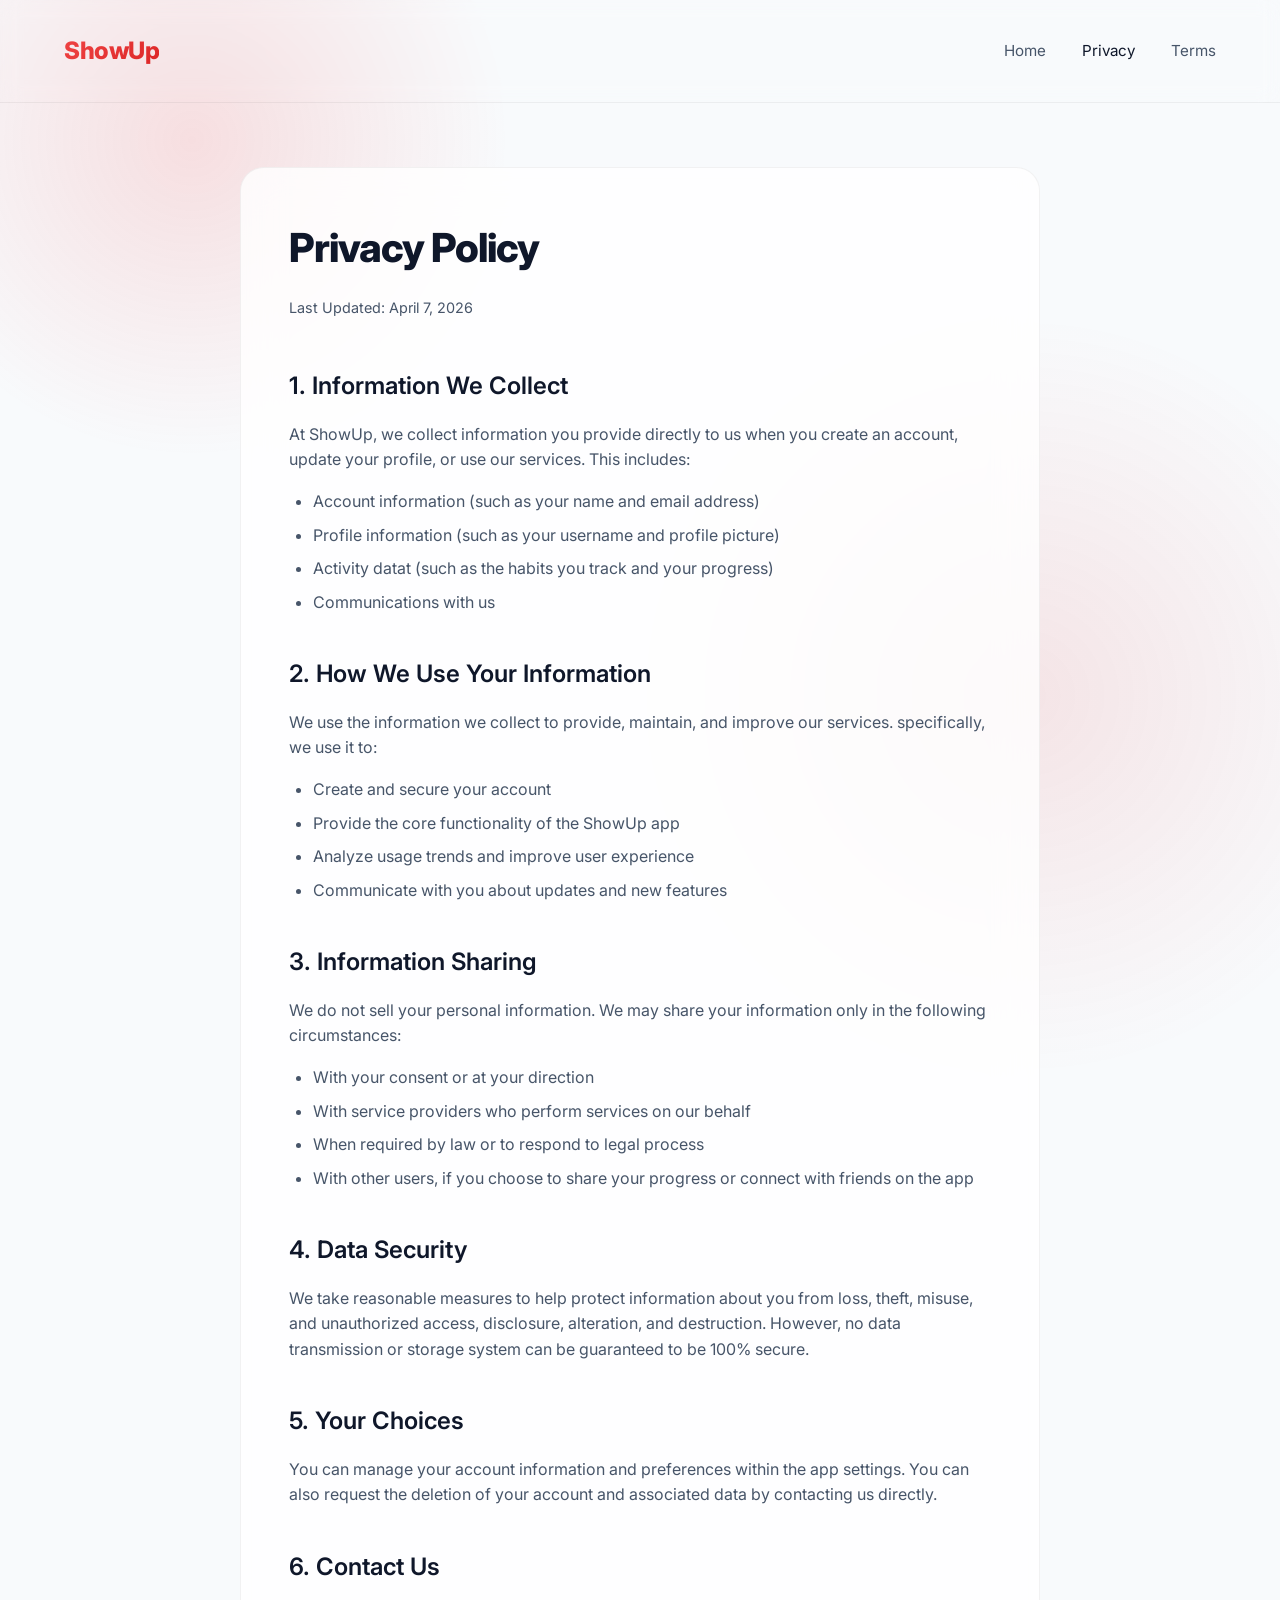
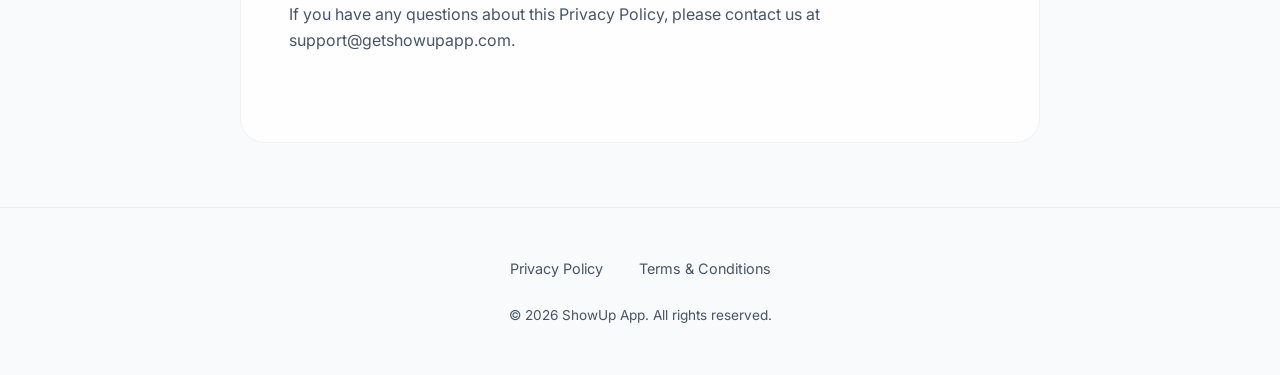
==== privacy.html @ 000fe75f "Initial commit: Minimal website" ====
<!DOCTYPE html>
<html lang="en">
<head>
    <meta charset="UTF-8">
    <meta name="viewport" content="width=device-width, initial-scale=1.0">
    <title>Privacy Policy | ShowUp</title>
    <meta name="description" content="Privacy Policy for ShowUp App">
    <link rel="stylesheet" href="style.css">
</head>
<body>
    <div class="bg-glow"></div>
    <div class="bg-glow-2"></div>

    <nav>
        <a href="index.html" class="logo">ShowUp</a>
        <div class="nav-links">
            <a href="index.html">Home</a>
            <a href="privacy.html" style="color: var(--text-primary);">Privacy</a>
            <a href="terms.html">Terms</a>
        </div>
    </nav>

    <main class="page-container animate">
        <h1 class="page-title">Privacy Policy</h1>
        <span class="last-updated">Last Updated: April 7, 2026</span>

        <div class="content-section">
            <h2>1. Information We Collect</h2>
            <p>At ShowUp, we collect information you provide directly to us when you create an account, update your profile, or use our services. This includes:</p>
            <ul>
                <li>Account information (such as your name and email address)</li>
                <li>Profile information (such as your username and profile picture)</li>
                <li>Activity datat (such as the habits you track and your progress)</li>
                <li>Communications with us</li>
            </ul>
        </div>

        <div class="content-section">
            <h2>2. How We Use Your Information</h2>
            <p>We use the information we collect to provide, maintain, and improve our services. specifically, we use it to:</p>
             <ul>
                <li>Create and secure your account</li>
                <li>Provide the core functionality of the ShowUp app</li>
                <li>Analyze usage trends and improve user experience</li>
                <li>Communicate with you about updates and new features</li>
            </ul>
        </div>

        <div class="content-section">
            <h2>3. Information Sharing</h2>
            <p>We do not sell your personal information. We may share your information only in the following circumstances:</p>
             <ul>
                <li>With your consent or at your direction</li>
                <li>With service providers who perform services on our behalf</li>
                <li>When required by law or to respond to legal process</li>
                <li>With other users, if you choose to share your progress or connect with friends on the app</li>
            </ul>
        </div>

        <div class="content-section">
            <h2>4. Data Security</h2>
            <p>We take reasonable measures to help protect information about you from loss, theft, misuse, and unauthorized access, disclosure, alteration, and destruction. However, no data transmission or storage system can be guaranteed to be 100% secure.</p>
        </div>

        <div class="content-section">
            <h2>5. Your Choices</h2>
            <p>You can manage your account information and preferences within the app settings. You can also request the deletion of your account and associated data by contacting us directly.</p>
        </div>
        
         <div class="content-section">
            <h2>6. Contact Us</h2>
            <p>If you have any questions about this Privacy Policy, please contact us at support@getshowupapp.com.</p>
        </div>
    </main>

    <footer>
        <div class="footer-content">
            <div class="footer-links">
                <a href="privacy.html">Privacy Policy</a>
                <a href="terms.html">Terms & Conditions</a>
            </div>
            <p class="copyright">&copy; 2026 ShowUp App. All rights reserved.</p>
        </div>
    </footer>
</body>
</html>
---- style.css ----
@import url('https://fonts.googleapis.com/css2?family=Inter:wght@300;400;600;800&display=swap');

:root {
  --bg-color: #f8fafc;
  --text-primary: #0f172a;
  --text-secondary: #475569;
  --accent-1: #ef4444; /* Red */
  --accent-2: #dc2626; /* Darker Red */
  --surface-color: rgba(255, 255, 255, 0.8);
  --surface-border: rgba(0, 0, 0, 0.05);
}

* {
  margin: 0;
  padding: 0;
  box-sizing: border-box;
}

body {
  font-family: 'Inter', sans-serif;
  background-color: var(--bg-color);
  color: var(--text-primary);
  line-height: 1.6;
  min-height: 100vh;
  display: flex;
  flex-direction: column;
  overflow-x: hidden;
}

/* Background Effects */
.bg-glow {
  position: fixed;
  top: -20%;
  left: -10%;
  width: 50vw;
  height: 50vw;
  background: radial-gradient(circle, rgba(239,68,68,0.15) 0%, rgba(248,250,252,0) 70%);
  border-radius: 50%;
  z-index: -1;
  pointer-events: none;
}

.bg-glow-2 {
  position: fixed;
  bottom: -20%;
  right: -10%;
  width: 60vw;
  height: 60vw;
  background: radial-gradient(circle, rgba(220,38,38,0.1) 0%, rgba(248,250,252,0) 70%);
  border-radius: 50%;
  z-index: -1;
  pointer-events: none;
}

/* Navigation */
nav {
  padding: 2rem 5%;
  display: flex;
  justify-content: space-between;
  align-items: center;
  backdrop-filter: blur(10px);
  -webkit-backdrop-filter: blur(10px);
  border-bottom: 1px solid var(--surface-border);
  position: sticky;
  top: 0;
  z-index: 100;
}

.logo {
  font-weight: 800;
  font-size: 1.5rem;
  background: linear-gradient(135deg, var(--accent-1), var(--accent-2));
  -webkit-background-clip: text;
  -webkit-text-fill-color: transparent;
  text-decoration: none;
  letter-spacing: -0.5px;
}

.nav-links a {
  color: var(--text-secondary);
  text-decoration: none;
  margin-left: 2rem;
  font-weight: 400;
  transition: all 0.3s ease;
  font-size: 0.95rem;
}

.nav-links a:hover {
  color: var(--text-primary);
}

/* Hero Section */
.hero {
  flex: 1;
  display: flex;
  flex-direction: column;
  justify-content: center;
  align-items: center;
  text-align: center;
  padding: 6rem 1rem;
}

.hero h1 {
  font-size: clamp(3rem, 8vw, 5rem);
  font-weight: 800;
  line-height: 1.1;
  margin-bottom: 1.5rem;
  letter-spacing: -1.5px;
}

.hero h1 span {
  background: linear-gradient(135deg, var(--accent-1), var(--accent-2));
  -webkit-background-clip: text;
  -webkit-text-fill-color: transparent;
}

.hero p {
  font-size: clamp(1rem, 2vw, 1.25rem);
  color: var(--text-secondary);
  max-width: 600px;
  margin-bottom: 3rem;
}

.btn {
  display: inline-block;
  padding: 1rem 2.5rem;
  border-radius: 50px;
  text-decoration: none;
  font-weight: 600;
  font-size: 1rem;
  transition: all 0.3s cubic-bezier(0.4, 0, 0.2, 1);
  cursor: pointer;
}

.btn-primary {
  background: linear-gradient(135deg, var(--accent-1), var(--accent-2));
  color: white;
  border: none;
  box-shadow: 0 10px 20px rgba(239, 68, 68, 0.2);
}

.btn-primary:hover {
  transform: translateY(-2px);
  box-shadow: 0 15px 25px rgba(239, 68, 68, 0.3);
}

/* Content Pages */
.page-container {
  max-width: 800px;
  margin: 4rem auto;
  padding: 3rem;
  background: var(--surface-color);
  border: 1px solid var(--surface-border);
  border-radius: 24px;
  backdrop-filter: blur(20px);
  -webkit-backdrop-filter: blur(20px);
}

.page-title {
  font-size: 2.5rem;
  font-weight: 800;
  margin-bottom: 1rem;
  letter-spacing: -1px;
}

.last-updated {
  color: var(--text-secondary);
  font-size: 0.9rem;
  margin-bottom: 3rem;
  display: block;
}

.content-section {
  margin-bottom: 2.5rem;
}

.content-section h2 {
  font-size: 1.5rem;
  font-weight: 600;
  margin-bottom: 1rem;
  color: var(--text-primary);
}

.content-section p {
  color: var(--text-secondary);
  margin-bottom: 1rem;
}

.content-section ul {
  color: var(--text-secondary);
  margin-left: 1.5rem;
  margin-bottom: 1rem;
}

.content-section li {
  margin-bottom: 0.5rem;
}

/* Footer */
footer {
  padding: 3rem 5%;
  text-align: center;
  border-top: 1px solid var(--surface-border);
  margin-top: auto;
  position: relative;
  overflow: hidden;
}

.footer-content {
  display: flex;
  flex-direction: column;
  align-items: center;
  gap: 1.5rem;
}

.footer-links a {
  color: var(--text-secondary);
  text-decoration: none;
  margin: 0 1rem;
  font-size: 0.9rem;
  transition: color 0.3s ease;
}

.footer-links a:hover {
  color: var(--text-primary);
}

.copyright {
  color: var(--text-secondary);
  font-size: 0.85rem;
}

/* Animations */
@keyframes fadeInUp {
  from {
    opacity: 0;
    transform: translateY(20px);
  }
  to {
    opacity: 1;
    transform: translateY(0);
  }
}

.animate {
  animation: fadeInUp 0.8s cubic-bezier(0.4, 0, 0.2, 1) forwards;
  opacity: 0;
}

.delay-1 { animation-delay: 0.2s; }
.delay-2 { animation-delay: 0.4s; }

/* Responsive */
@media (max-width: 768px) {
  .nav-links {
    display: none; /* simple mobile nav */
  }
  
  .page-container {
    margin: 2rem 1rem;
    padding: 2rem 1.5rem;
  }
}
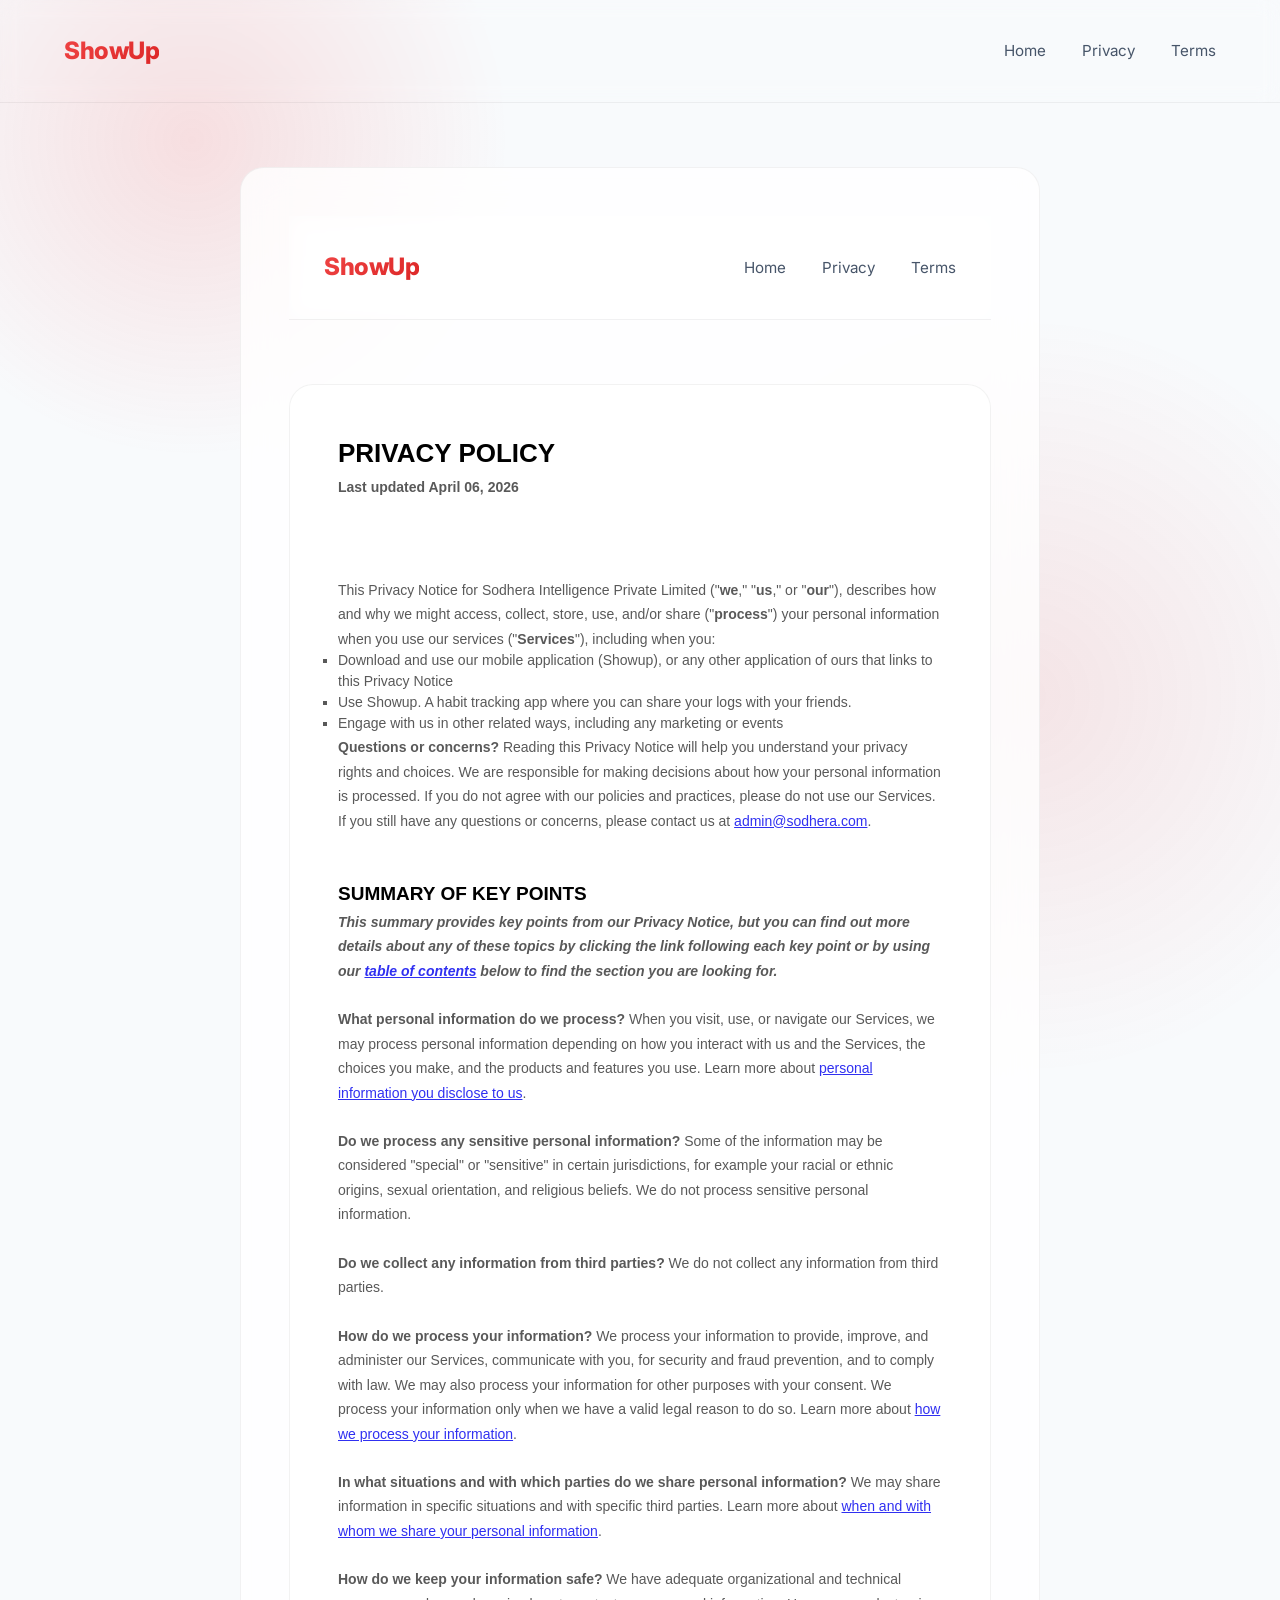
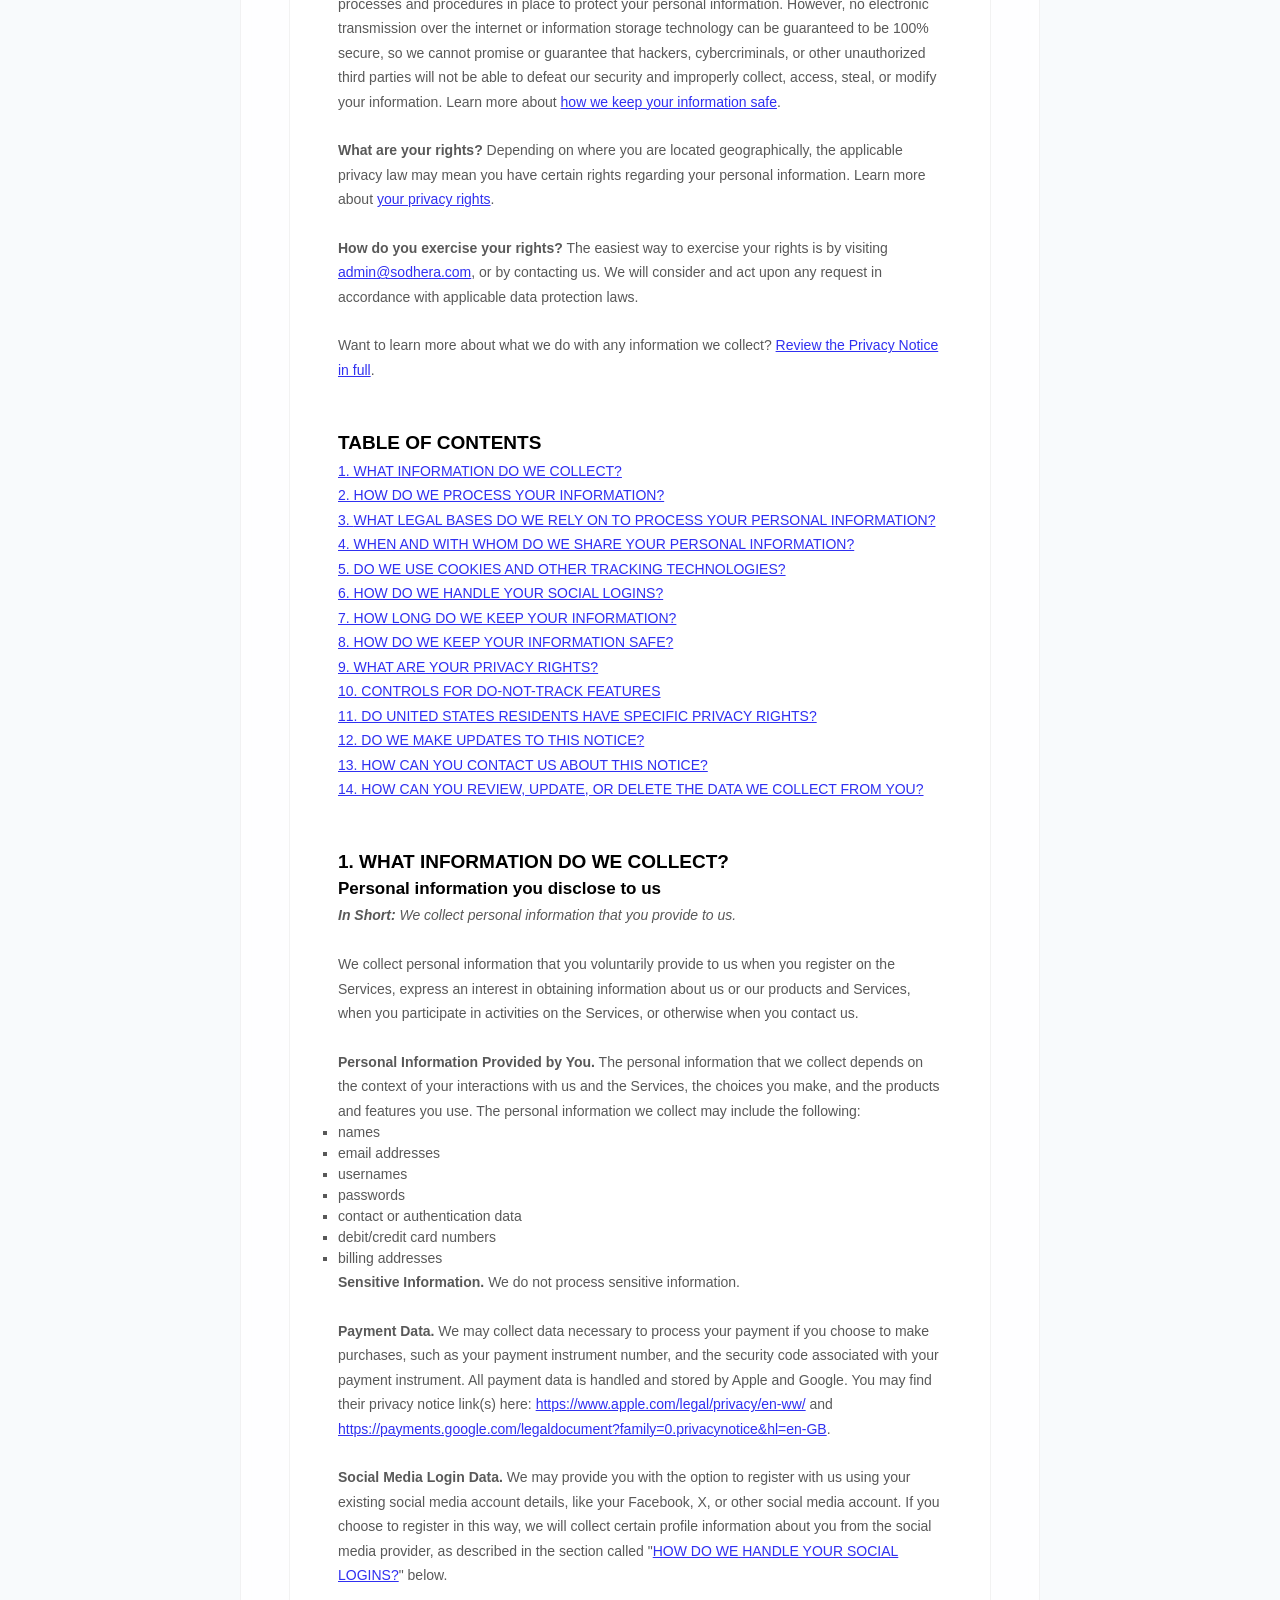
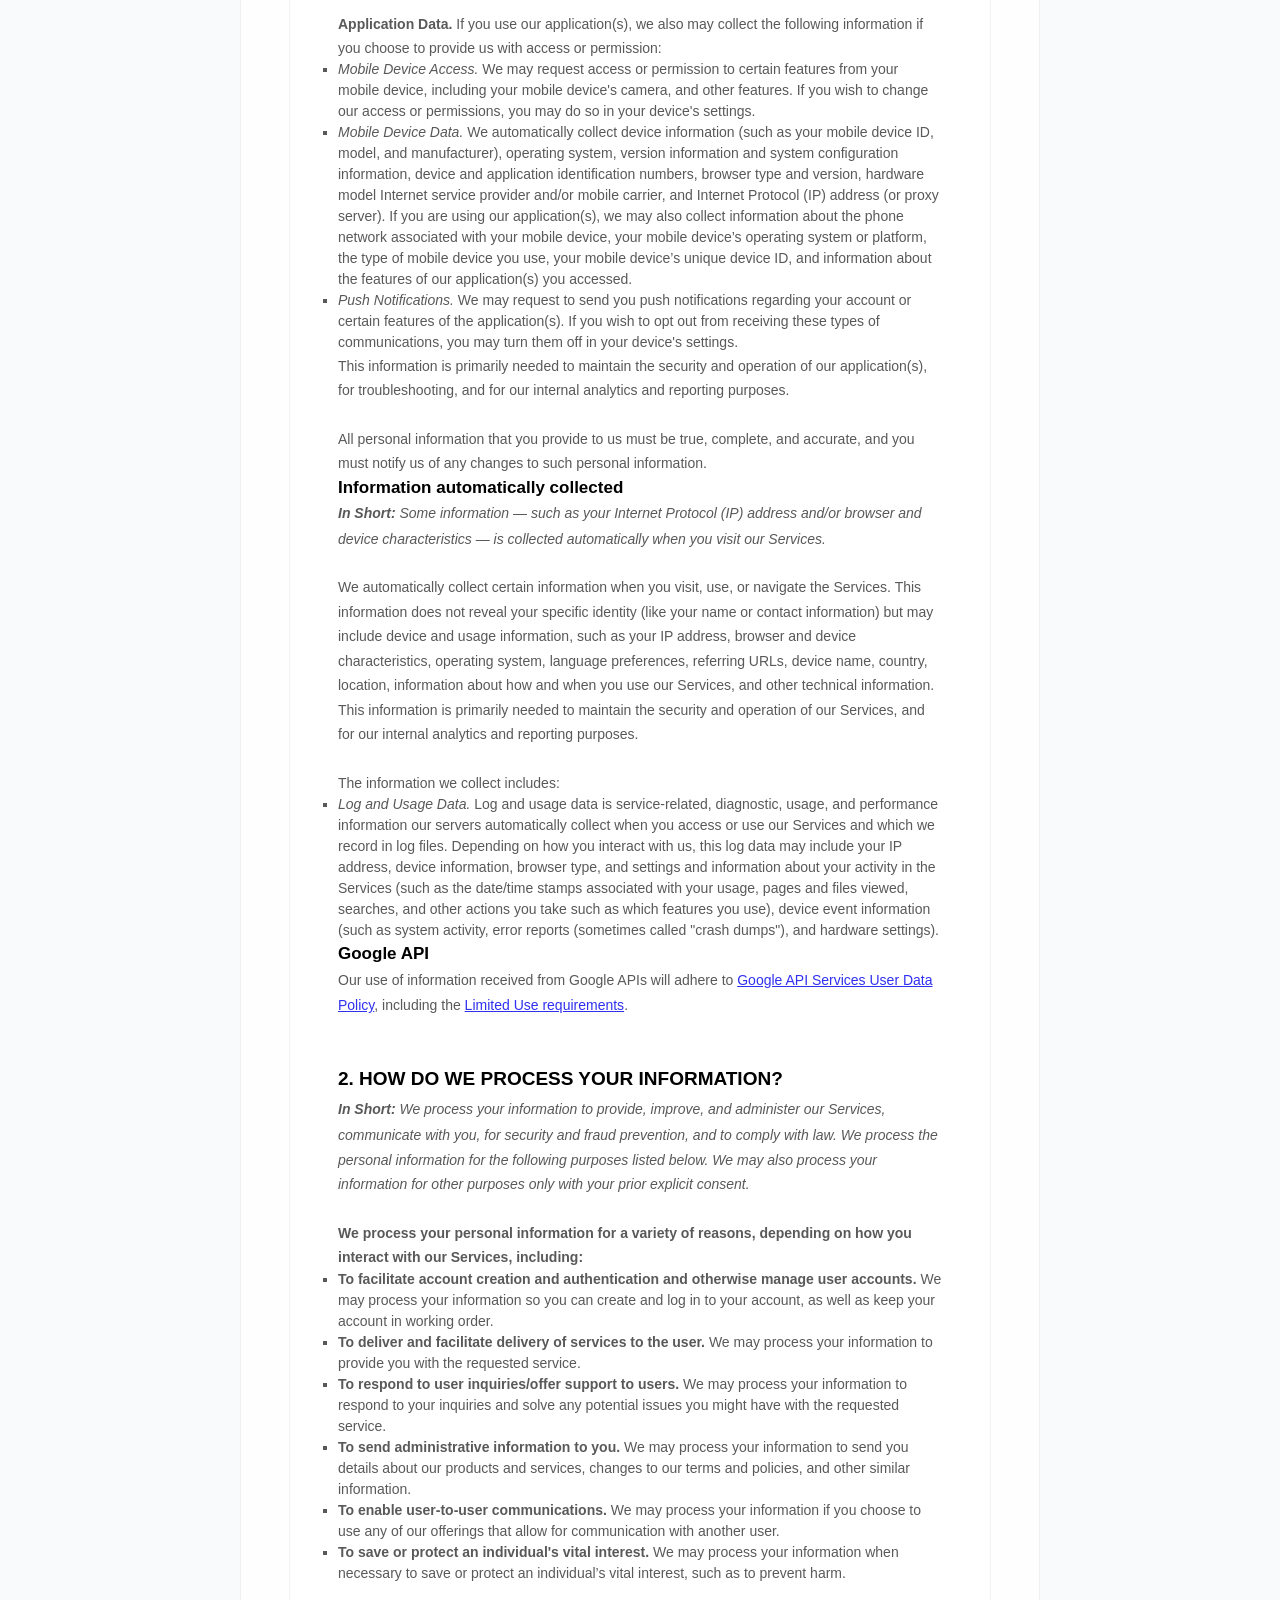
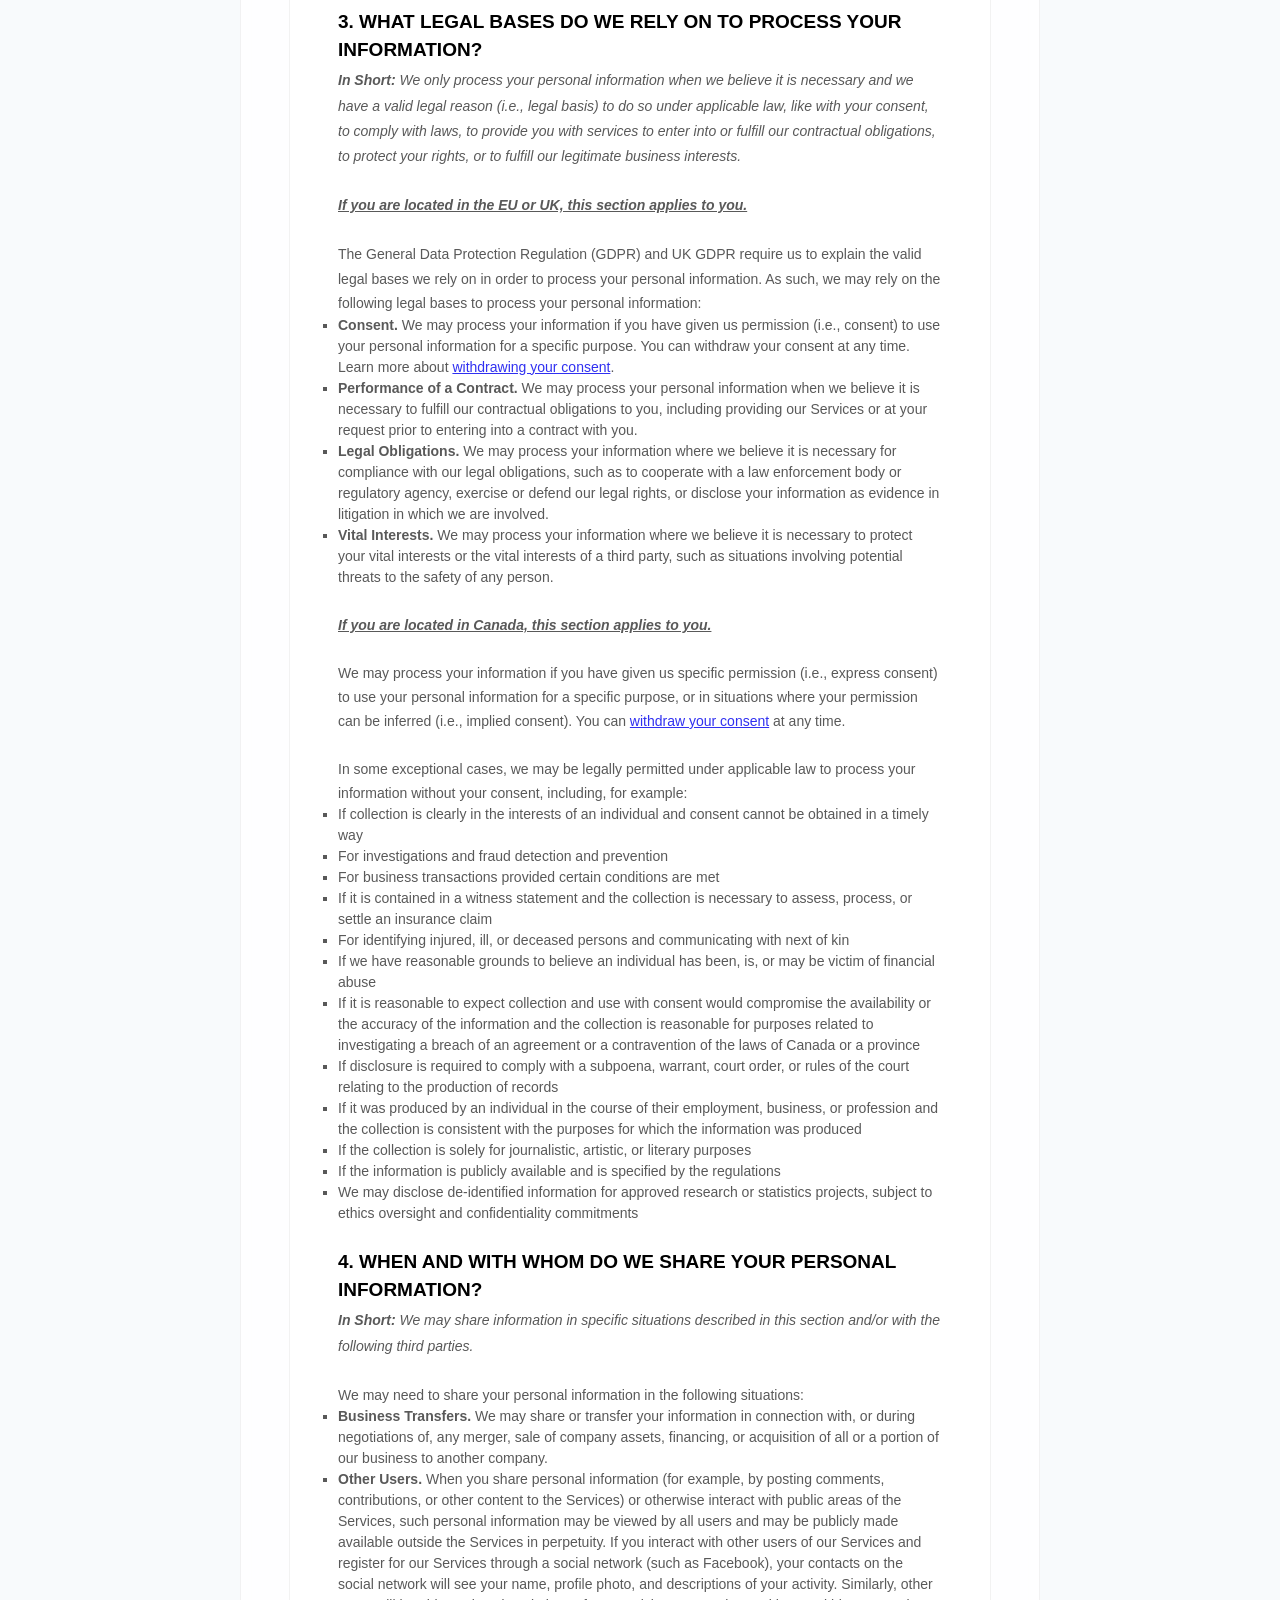
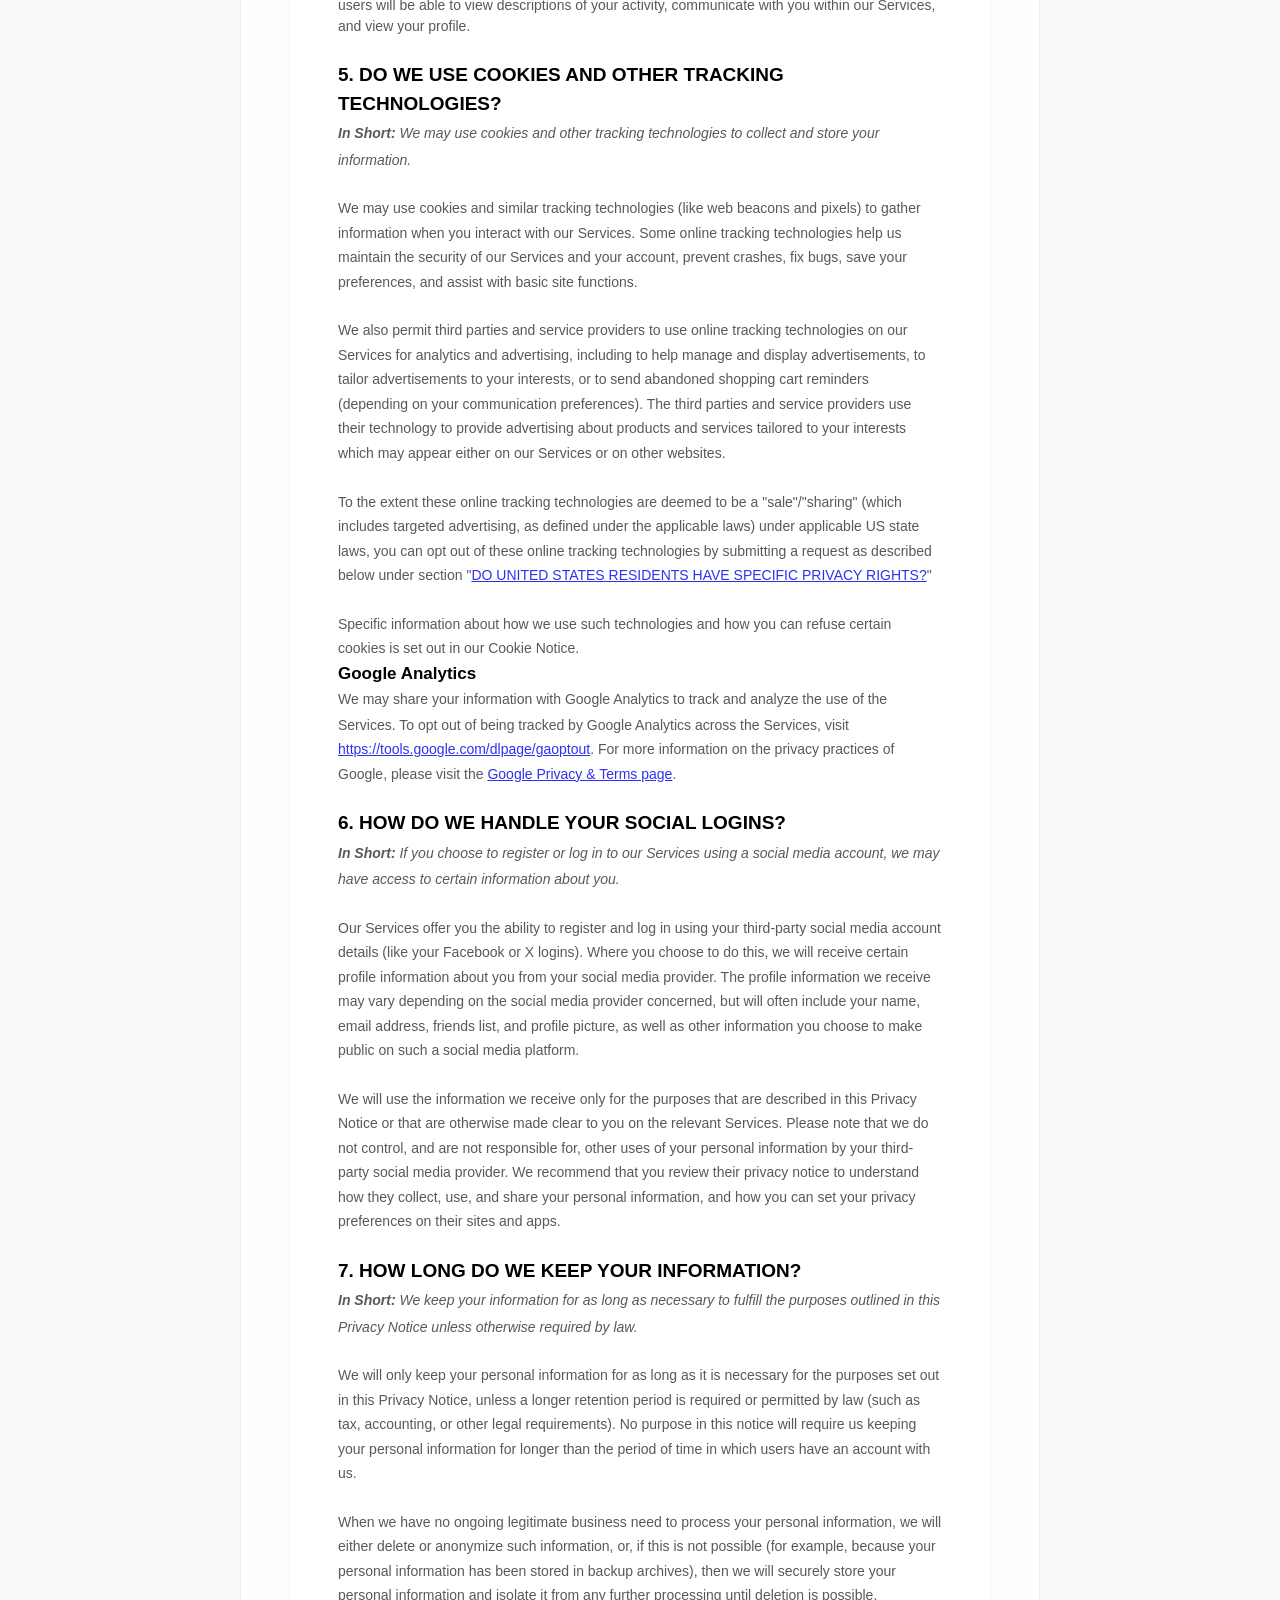
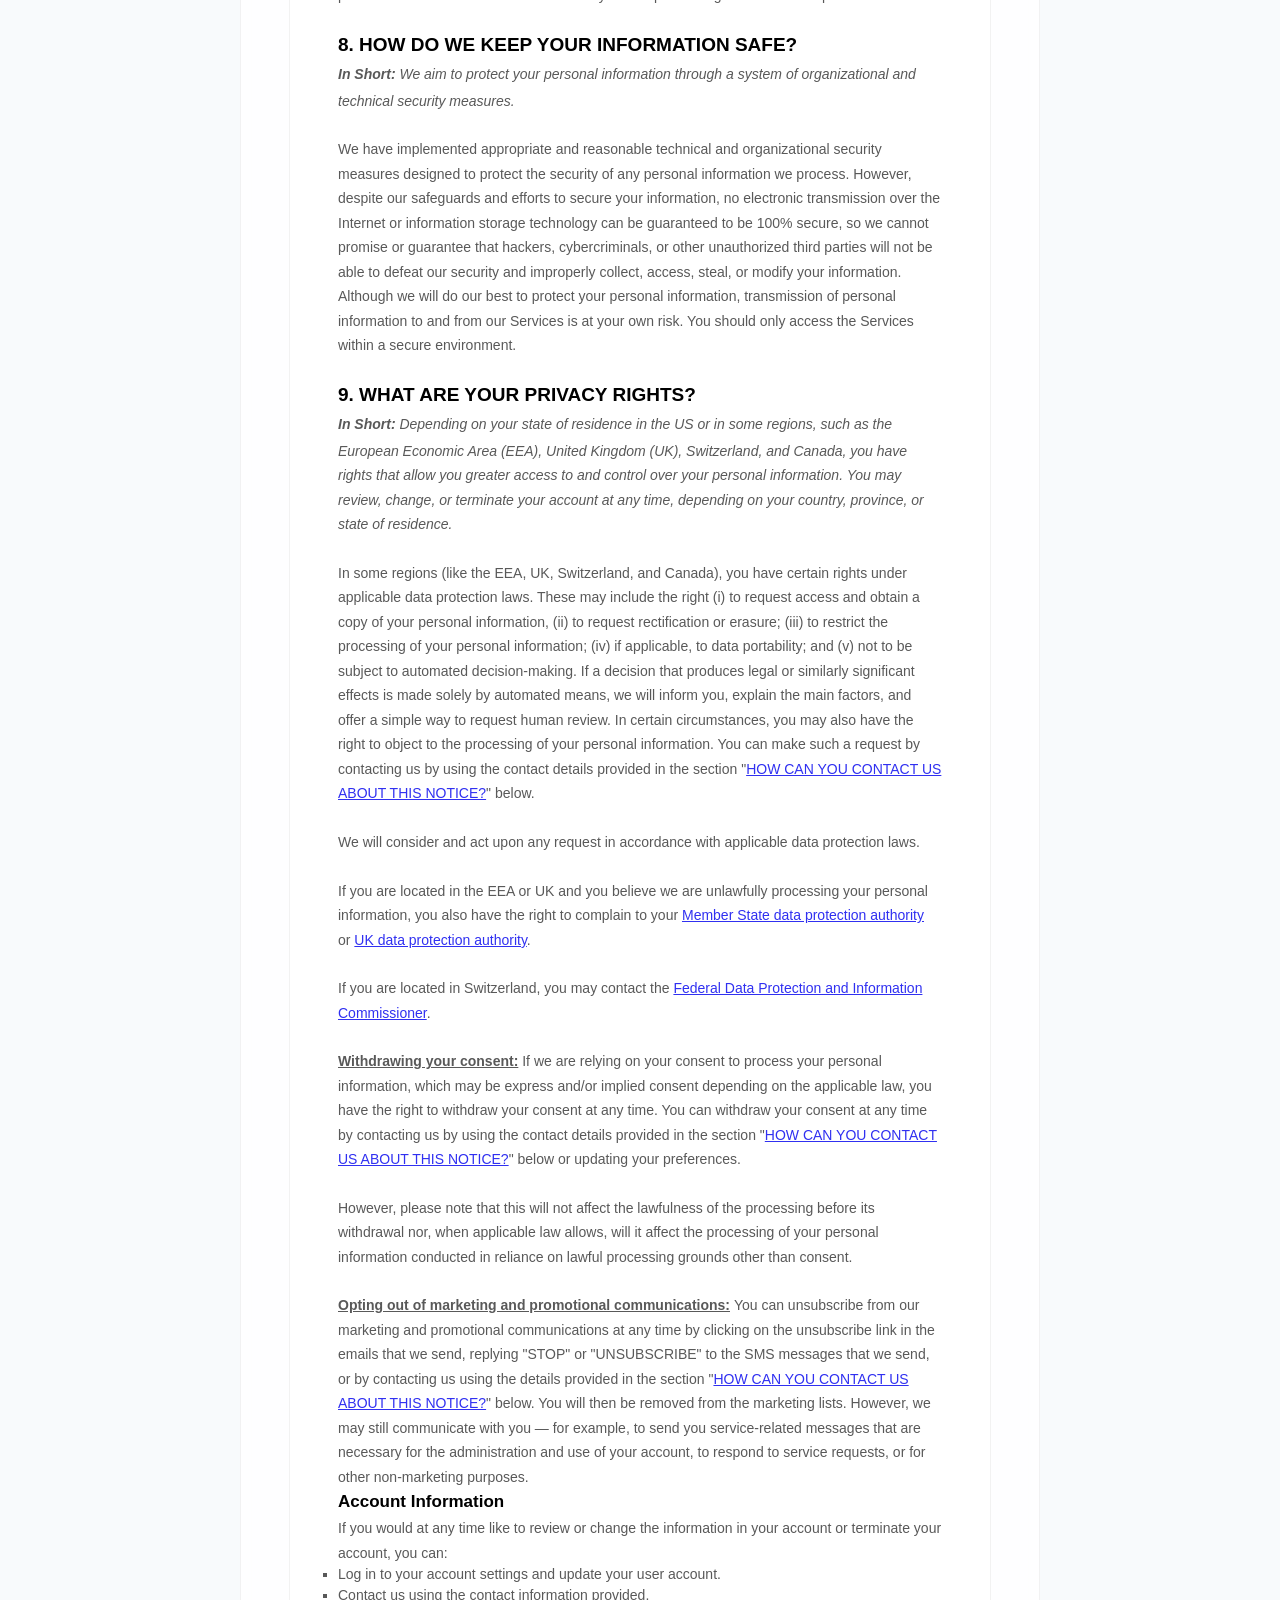
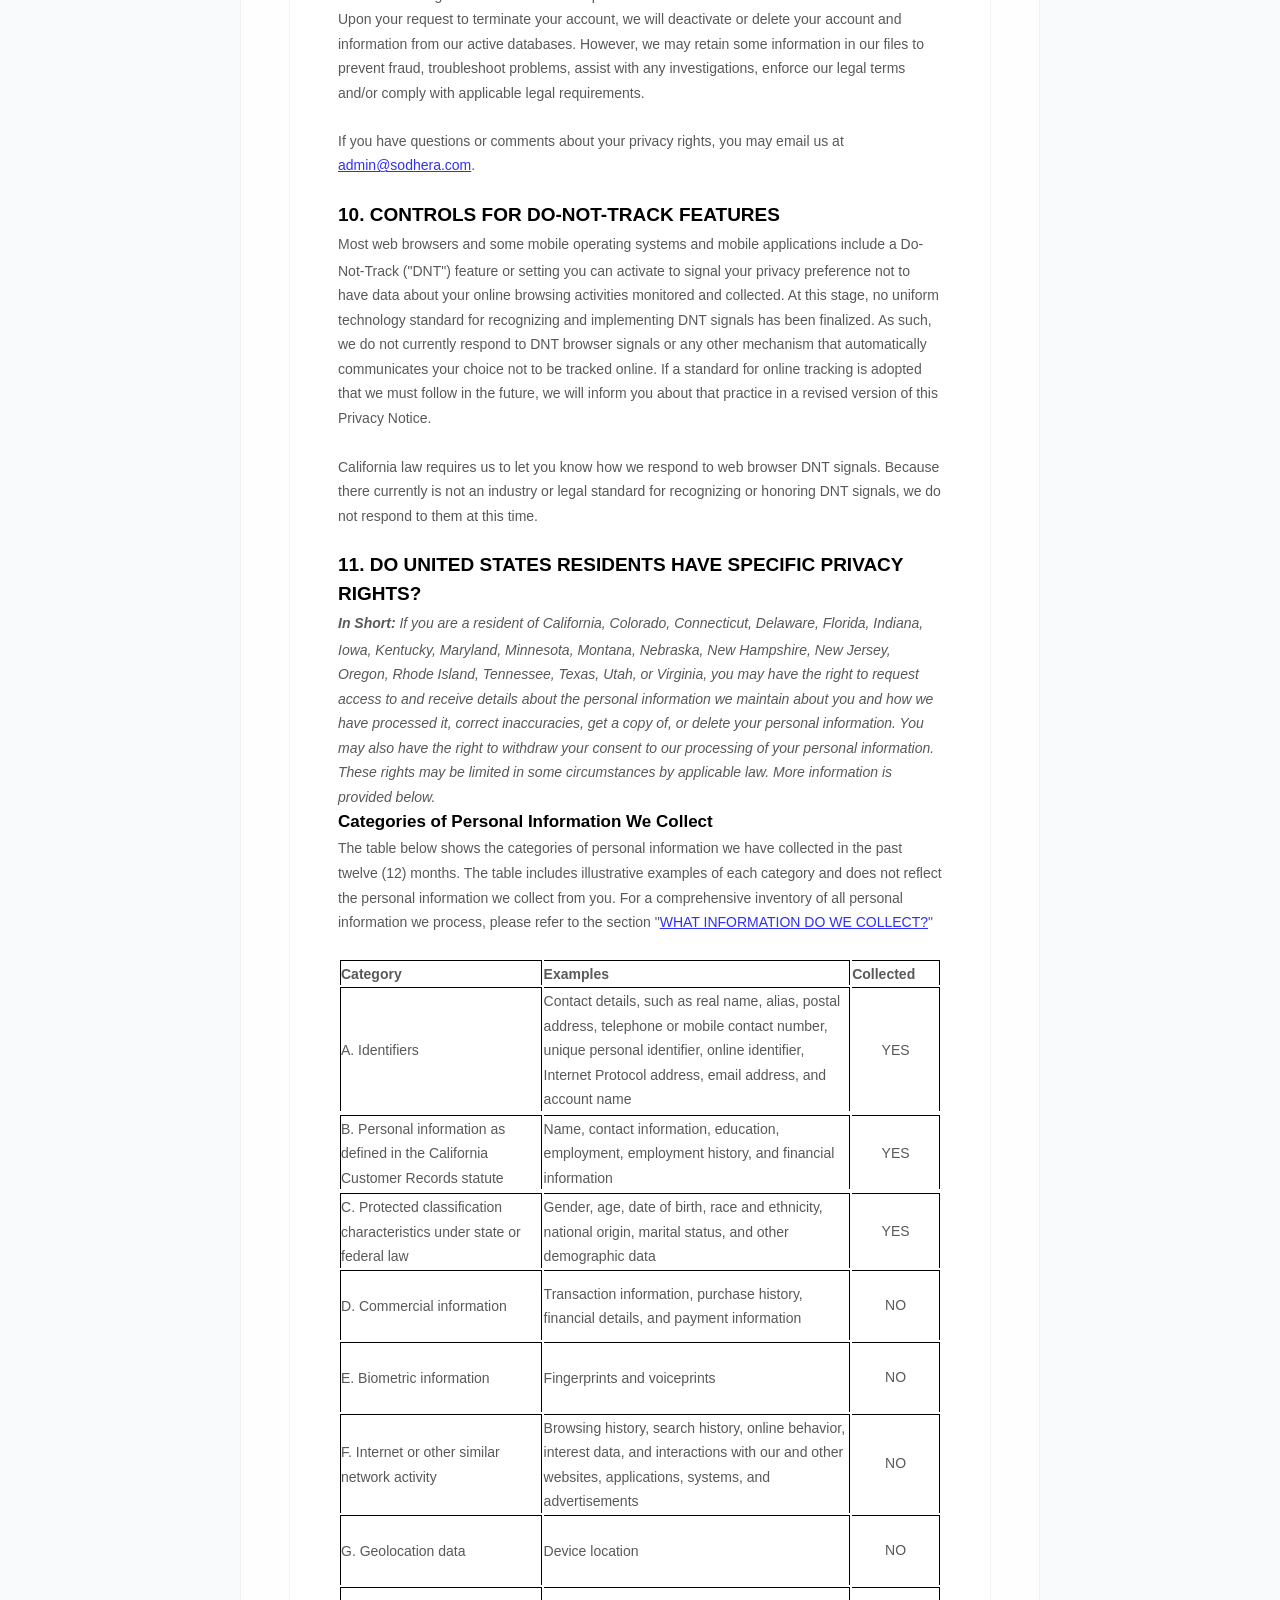
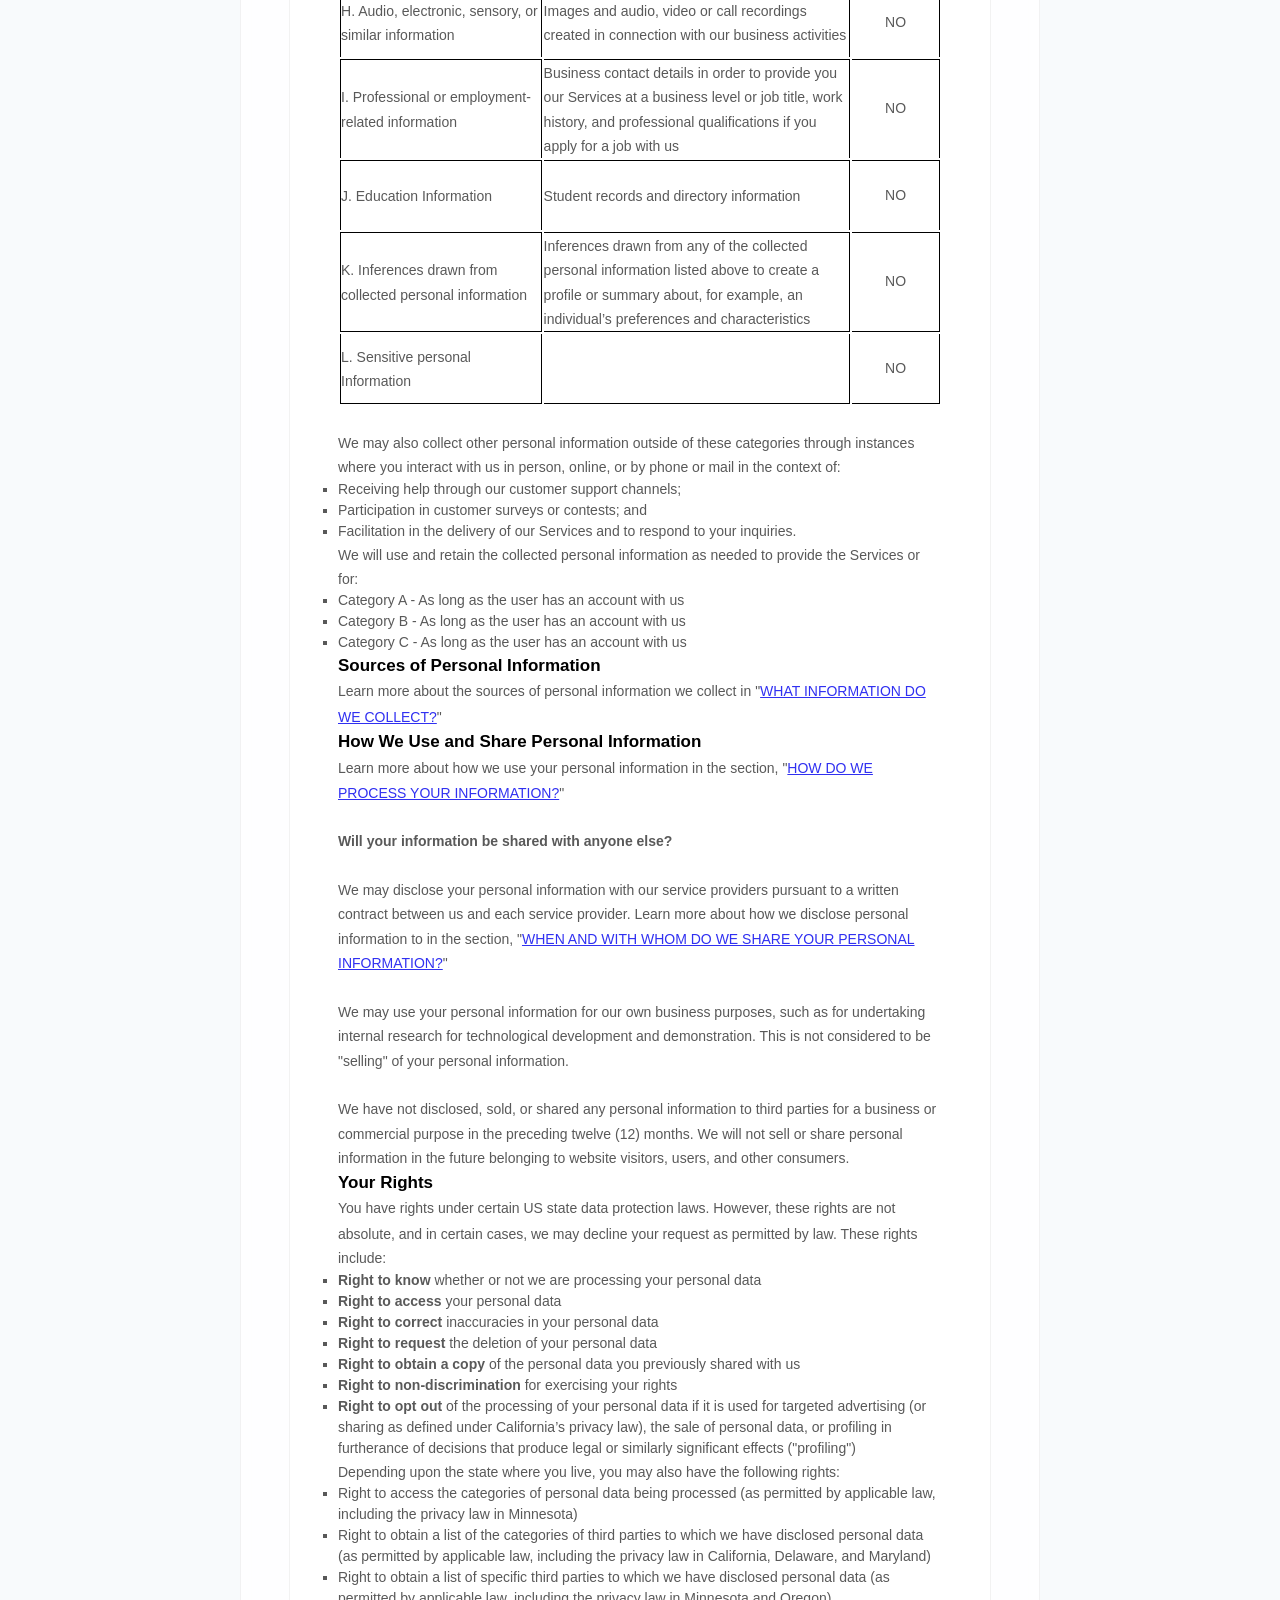
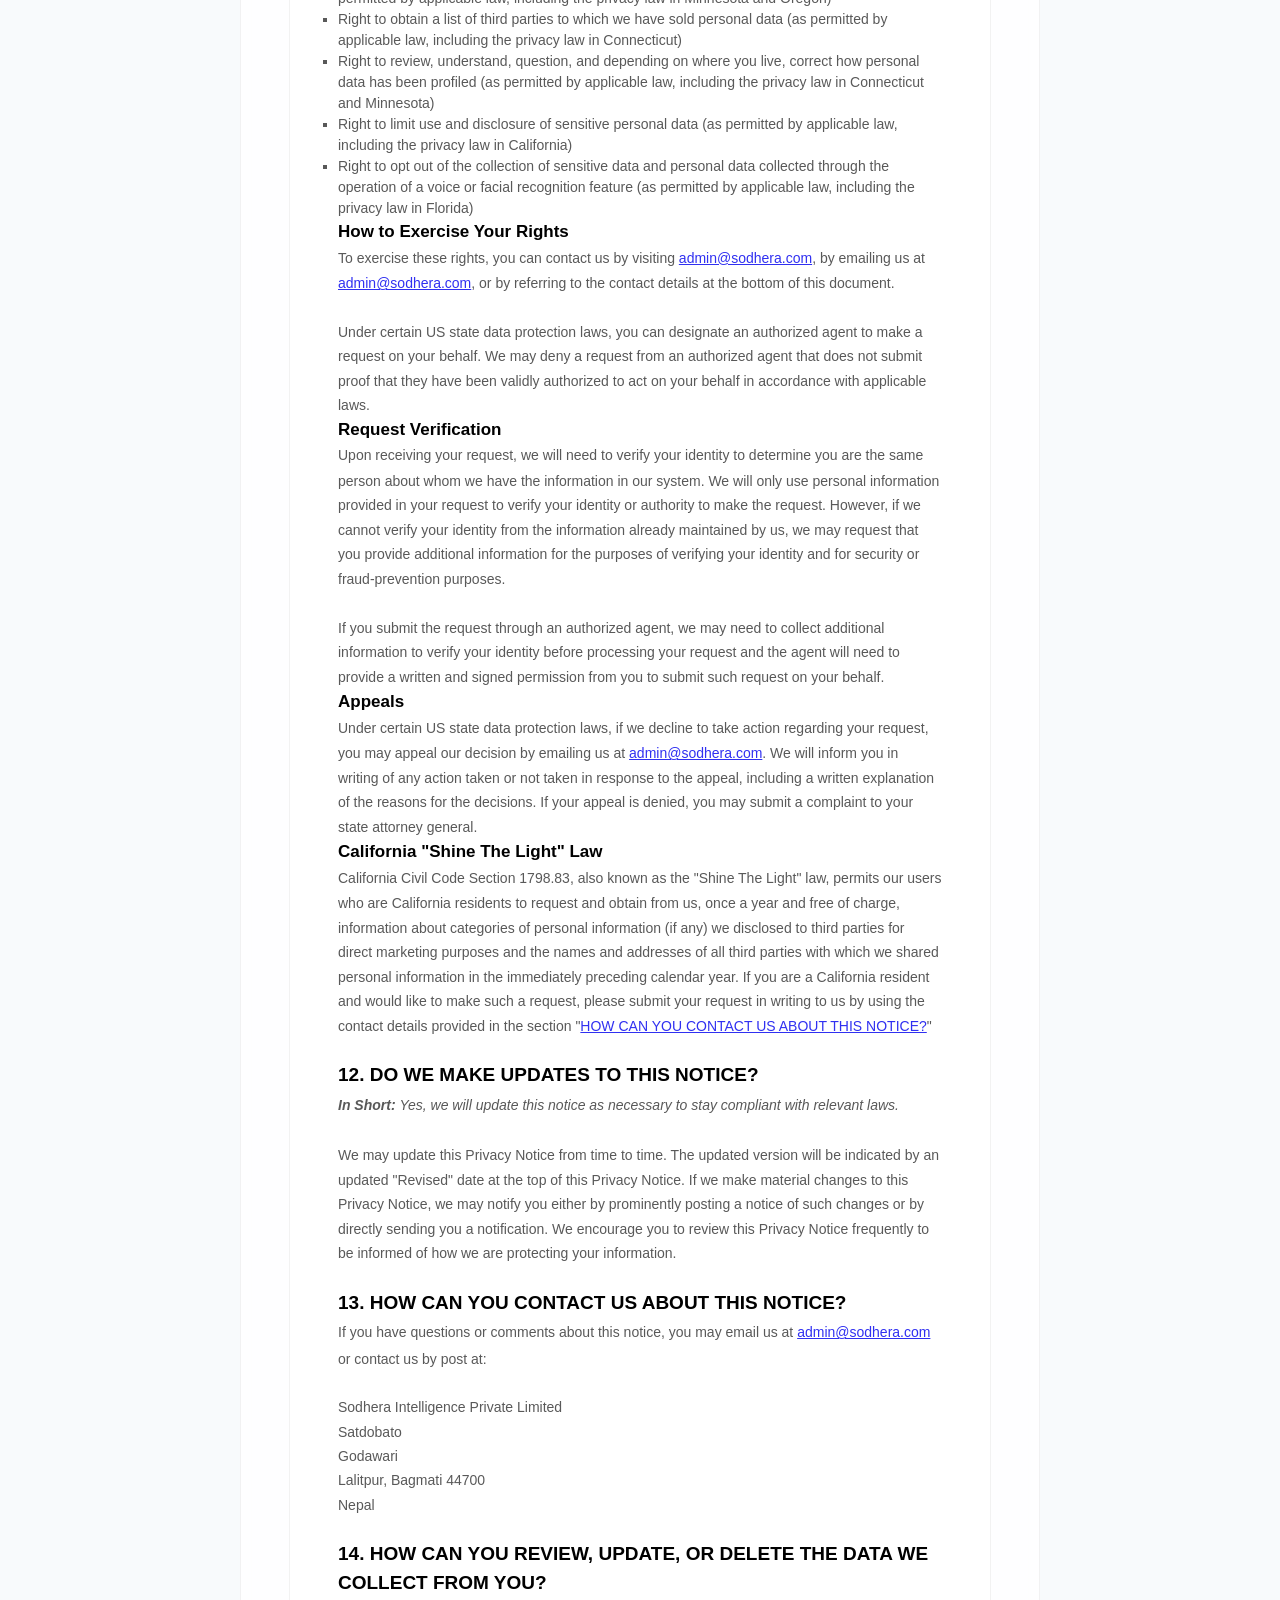
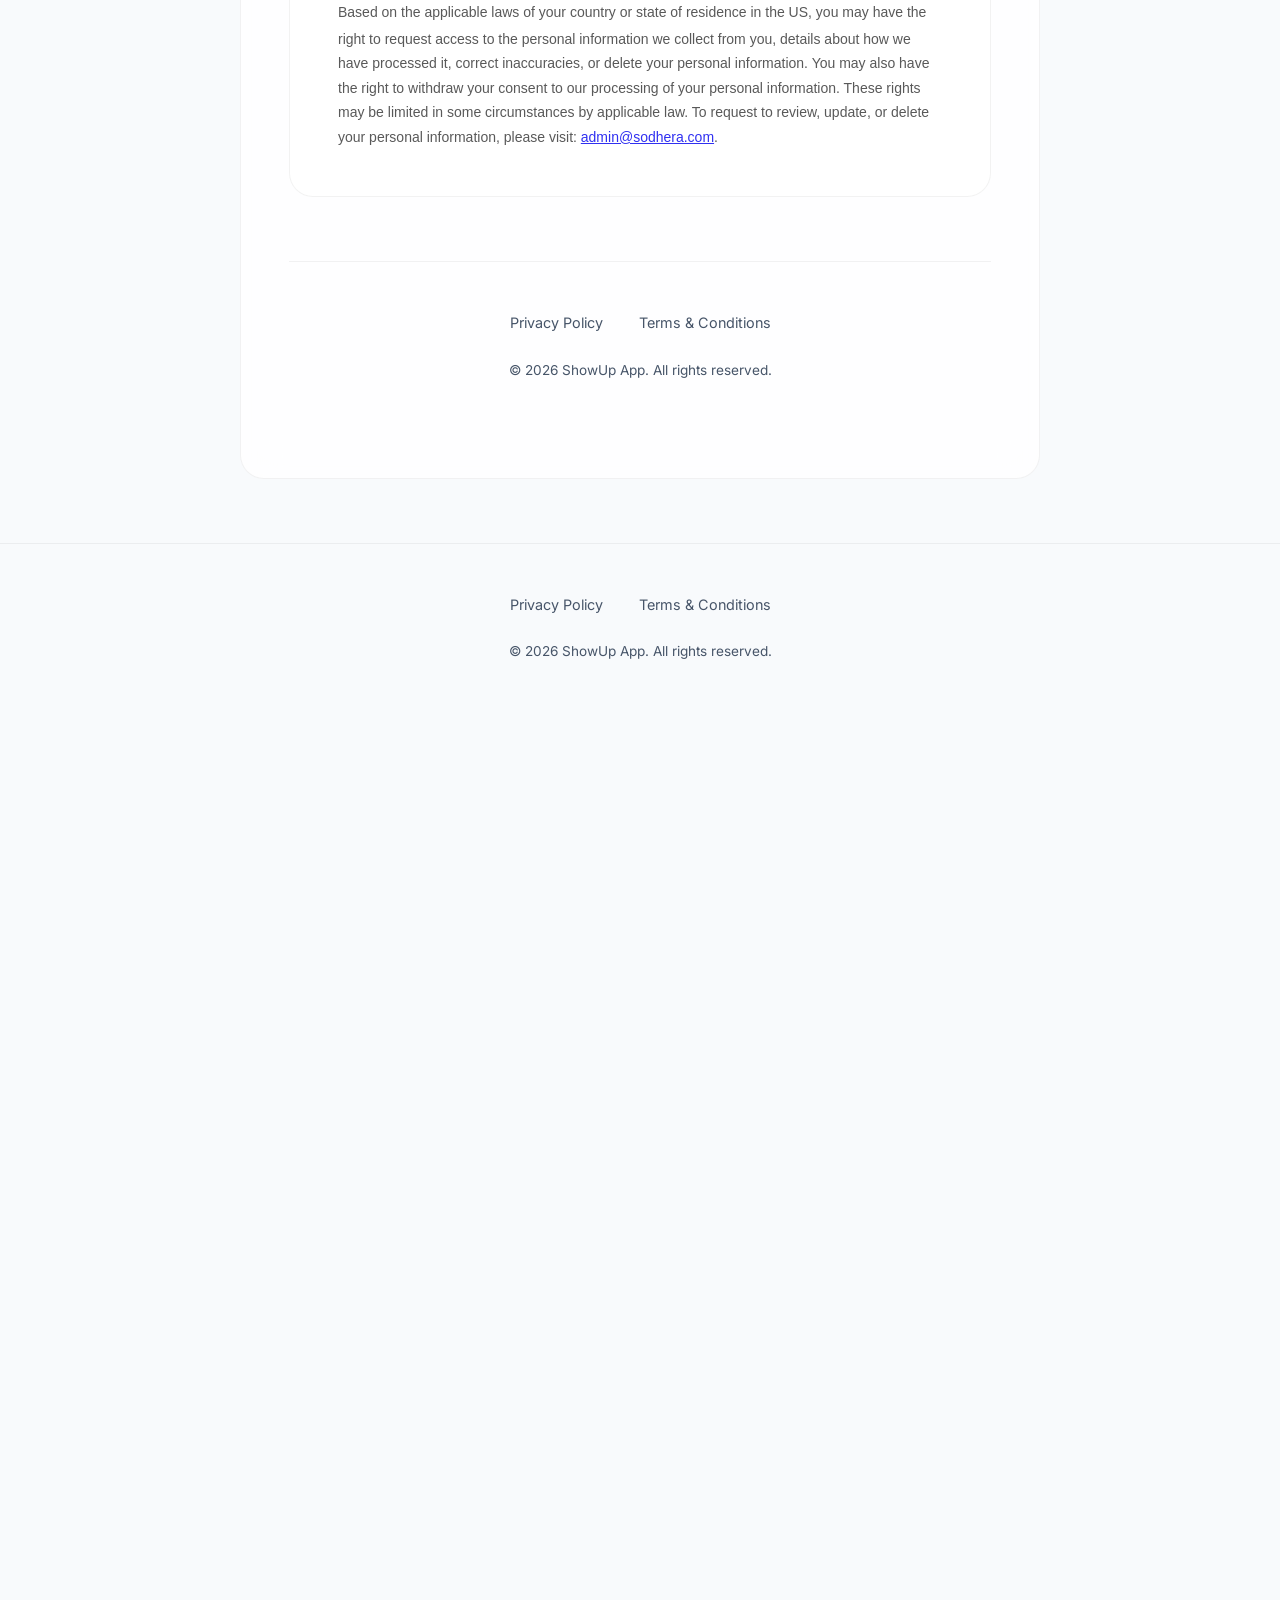
==== commit ea5efd7d: "Update privacy and terms pages with main layout template and remove Termly branding" ====
--- a/privacy.html
+++ b/privacy.html
@@ -4,8 +4,9 @@
     <meta charset="UTF-8">
     <meta name="viewport" content="width=device-width, initial-scale=1.0">
     <title>Privacy Policy | ShowUp</title>
-    <meta name="description" content="Privacy Policy for ShowUp App">
+    <meta name="description" content="Privacy Policy for ShowUp app.">
     <link rel="stylesheet" href="style.css">
+    <link rel="shortcut icon" href="favicon.ico" type="image/x-icon">
 </head>
 <body>
     <div class="bg-glow"></div>
@@ -15,61 +16,93 @@
         <a href="index.html" class="logo">ShowUp</a>
         <div class="nav-links">
             <a href="index.html">Home</a>
-            <a href="privacy.html" style="color: var(--text-primary);">Privacy</a>
+            <a href="privacy.html">Privacy</a>
             <a href="terms.html">Terms</a>
         </div>
     </nav>
 
     <main class="page-container animate">
-        <h1 class="page-title">Privacy Policy</h1>
-        <span class="last-updated">Last Updated: April 7, 2026</span>
+        <div class="legal-content">
+<!DOCTYPE html>
+<html lang="en">
+<head>
+    <meta charset="UTF-8">
+    <meta name="viewport" content="width=device-width, initial-scale=1.0">
+    <title>Privacy Policy | ShowUp</title>
+    <meta name="description" content="Privacy Policy for ShowUp app.">
+    <link rel="stylesheet" href="style.css">
+    <link rel="shortcut icon" href="favicon.ico" type="image/x-icon">
+</head>
+<body>
+    <div class="bg-glow"></div>
+    <div class="bg-glow-2"></div>
 
-        <div class="content-section">
-            <h2>1. Information We Collect</h2>
-            <p>At ShowUp, we collect information you provide directly to us when you create an account, update your profile, or use our services. This includes:</p>
-            <ul>
-                <li>Account information (such as your name and email address)</li>
-                <li>Profile information (such as your username and profile picture)</li>
-                <li>Activity datat (such as the habits you track and your progress)</li>
-                <li>Communications with us</li>
-            </ul>
+    <nav>
+        <a href="index.html" class="logo">ShowUp</a>
+        <div class="nav-links">
+            <a href="index.html">Home</a>
+            <a href="privacy.html">Privacy</a>
+            <a href="terms.html">Terms</a>
         </div>
+    </nav>
 
-        <div class="content-section">
-            <h2>2. How We Use Your Information</h2>
-            <p>We use the information we collect to provide, maintain, and improve our services. specifically, we use it to:</p>
-             <ul>
-                <li>Create and secure your account</li>
-                <li>Provide the core functionality of the ShowUp app</li>
-                <li>Analyze usage trends and improve user experience</li>
-                <li>Communicate with you about updates and new features</li>
-            </ul>
-        </div>
+    <main class="page-container animate">
+        <div class="legal-content">
+<style>
+  [data-custom-class='body'], [data-custom-class='body'] * {
+          background: transparent !important;
+        }
+[data-custom-class='title'], [data-custom-class='title'] * {
+          font-family: Arial !important;
+font-size: 26px !important;
+color: #000000 !important;
+        }
+[data-custom-class='subtitle'], [data-custom-class='subtitle'] * {
+          font-family: Arial !important;
+color: #595959 !important;
+font-size: 14px !important;
+        }
+[data-custom-class='heading_1'], [data-custom-class='heading_1'] * {
+          font-family: Arial !important;
+font-size: 19px !important;
+color: #000000 !important;
+        }
+[data-custom-class='heading_2'], [data-custom-class='heading_2'] * {
+          font-family: Arial !important;
+font-size: 17px !important;
+color: #000000 !important;
+        }
+[data-custom-class='body_text'], [data-custom-class='body_text'] * {
+          color: #595959 !important;
+font-size: 14px !important;
+font-family: Arial !important;
+        }
+[data-custom-class='link'], [data-custom-class='link'] * {
+          color: #3030F1 !important;
+font-size: 14px !important;
+font-family: Arial !important;
+word-break: break-word !important;
+        }
+</style>
+      
 
-        <div class="content-section">
-            <h2>3. Information Sharing</h2>
-            <p>We do not sell your personal information. We may share your information only in the following circumstances:</p>
-             <ul>
-                <li>With your consent or at your direction</li>
-                <li>With service providers who perform services on our behalf</li>
-                <li>When required by law or to respond to legal process</li>
-                <li>With other users, if you choose to share your progress or connect with friends on the app</li>
-            </ul>
-        </div>
+      <div data-custom-class="body">
+      <div><strong><span style="font-size: 26px;"><span data-custom-class="title"><bdt class="block-component"></bdt><bdt class="question"><h1>PRIVACY POLICY</h1></bdt><bdt class="statement-end-if-in-editor"></bdt></span></span></strong></div><div><span style="color: rgb(127, 127, 127);"><strong><span style="font-size: 15px;"><span data-custom-class="subtitle">Last updated <bdt class="question">April 06, 2026</bdt></span></span></strong></span></div><div><br></div><div><br></div><div><br></div><div style="line-height: 1.5;"><span style="color: rgb(127, 127, 127);"><span style="color: rgb(89, 89, 89); font-size: 15px;"><span data-custom-class="body_text">This Privacy Notice for <bdt class="question noTranslate">Sodhera Intelligence Private Limited</bdt><bdt class="block-component"></bdt></bdt> (<bdt class="block-component"></bdt>"<strong>we</strong>," "<strong>us</strong>," or "<strong>our</strong>"<bdt class="statement-end-if-in-editor"></bdt></span><span data-custom-class="body_text">), describes how and why we might access, collect, store, use, and/or share (<bdt class="block-component"></bdt>"<strong>process</strong>"<bdt class="statement-end-if-in-editor"></bdt>) your personal information when you use our services (<bdt class="block-component"></bdt>"<strong>Services</strong>"<bdt class="statement-end-if-in-editor"></bdt>), including when you:</span></span></span><span style="font-size: 15px;"><span style="color: rgb(127, 127, 127);"><span data-custom-class="body_text"><span style="color: rgb(89, 89, 89);"><span data-custom-class="body_text"><bdt class="block-component"></bdt></span></span></span></span></span></span></span></span></li></ul><div><bdt class="block-component"><span style="font-size: 15px;"><span style="font-size: 15px;"><span style="color: rgb(127, 127, 127);"><span data-custom-class="body_text"><span style="color: rgb(89, 89, 89);"><span data-custom-class="body_text"><bdt class="block-component"></bdt></span></span></span></span></span></span></bdt></div><ul><li data-custom-class="body_text" style="line-height: 1.5;"><span style="font-size: 15px; color: rgb(89, 89, 89);"><span style="font-size: 15px; color: rgb(89, 89, 89);"><span data-custom-class="body_text">Download and use<bdt class="block-component"></bdt> our mobile application<bdt class="block-component"></bdt> (<bdt class="question noTranslate">Showup)<span style="font-size: 15px; color: rgb(89, 89, 89);"><span style="font-size: 15px; color: rgb(89, 89, 89);"><span data-custom-class="body_text"><span style="font-size: 15px;"><span style="color: rgb(89, 89, 89);"><span data-custom-class="body_text"><span style="font-size: 15px;"><span style="color: rgb(89, 89, 89);"><bdt class="statement-end-if-in-editor">,</bdt></span></span></span></span></span></span></span></span></bdt></span><span data-custom-class="body_text"><span style="font-size: 15px;"><span style="color: rgb(89, 89, 89);"><span data-custom-class="body_text"><span style="font-size: 15px;"><span style="color: rgb(89, 89, 89);"><bdt class="statement-end-if-in-editor"><bdt class="block-component"> or any other application of ours that links to this Privacy Notice</bdt></bdt></span></span></span></span></span></span></span></span></li></ul><div style="line-height: 1.5;"><bdt class="block-component"><span style="font-size: 15px;"></span></bdt></div><ul><li data-custom-class="body_text" style="line-height: 1.5;"><span style="font-size: 15px;">Use <bdt class="question noTranslate">Showup</bdt>. <bdt class="question">A habit tracking app where you can share your logs with your friends.</bdt></span><bdt class="statement-end-if-in-editor"><span style="font-size: 15px;"></span></bdt></li></ul><div style="line-height: 1.5;"><span style="font-size: 15px;"><span style="color: rgb(127, 127, 127);"><span data-custom-class="body_text"><span style="color: rgb(89, 89, 89);"><span data-custom-class="body_text"><bdt class="block-component"></bdt></span></span></span></span></span></div><ul><li data-custom-class="body_text" style="line-height: 1.5;"><span style="font-size: 15px; color: rgb(89, 89, 89);"><span style="font-size: 15px; color: rgb(89, 89, 89);"><span data-custom-class="body_text">Engage with us in other related ways, including any marketing or events<span style="font-size: 15px;"><span style="color: rgb(89, 89, 89);"><span data-custom-class="body_text"><span style="font-size: 15px;"><span style="color: rgb(89, 89, 89);"><bdt class="statement-end-if-in-editor"></bdt></span></span></span></span></span></span></span></span></li></ul><div style="line-height: 1.5;"><span style="font-size: 15px;"><span style="color: rgb(127, 127, 127);"><span data-custom-class="body_text"><strong>Questions or concerns? </strong>Reading this Privacy Notice will help you understand your privacy rights and choices. We are responsible for making decisions about how your personal information is processed. If you do not agree with our policies and practices, please do not use our Services.<bdt class="block-component"></bdt> If you still have any questions or concerns, please contact us at <bdt class="question noTranslate"><a target="_blank" data-custom-class="link" href="mailto:admin@sodhera.com">admin@sodhera.com</a></bdt>.</span></span></span></div><div style="line-height: 1.5;"><br></div><div style="line-height: 1.5;"><br></div><div style="line-height: 1.5;"><strong><span style="font-size: 15px;"><span data-custom-class="heading_1"><h2>SUMMARY OF KEY POINTS</h2></span></span></strong></div><div style="line-height: 1.5;"><span style="font-size: 15px;"><span data-custom-class="body_text"><strong><em>This summary provides key points from our Privacy Notice, but you can find out more details about any of these topics by clicking the link following each key point or by using our </em></strong></span></span><a data-custom-class="link" href="#toc"><span style="color: rgb(0, 58, 250); font-size: 15px;"><span data-custom-class="body_text"><strong><em>table of contents</em></strong></span></span></a><span style="font-size: 15px;"><span data-custom-class="body_text"><strong><em> below to find the section you are looking for.</em></strong></span></span></div><div style="line-height: 1.5;"><br></div><div style="line-height: 1.5;"><span style="font-size: 15px;"><span data-custom-class="body_text"><strong>What personal information do we process?</strong> When you visit, use, or navigate our Services, we may process personal information depending on how you interact with us and the Services, the choices you make, and the products and features you use. Learn more about </span></span><a data-custom-class="link" href="#personalinfo"><span style="color: rgb(0, 58, 250); font-size: 15px;"><span data-custom-class="body_text">personal information you disclose to us</span></span></a><span data-custom-class="body_text">.</span></div><div style="line-height: 1.5;"><br></div><div style="line-height: 1.5;"><span style="font-size: 15px;"><span data-custom-class="body_text"><strong>Do we process any sensitive personal information? </strong>Some of the information may be considered <bdt class="block-component"></bdt>"special" or "sensitive"<bdt class="statement-end-if-in-editor"></bdt> in certain jurisdictions, for example your racial or ethnic origins, sexual orientation, and religious beliefs. <bdt class="block-component"></bdt>We do not process sensitive personal information.<bdt class="else-block"></bdt></span></span></div><div style="line-height: 1.5;"><br></div><div style="line-height: 1.5;"><span style="font-size: 15px;"><span data-custom-class="body_text"><strong>Do we collect any information from third parties?</strong> <bdt class="block-component"></bdt>We do not collect any information from third parties.<bdt class="else-block"></bdt></span></span></div><div style="line-height: 1.5;"><br></div><div style="line-height: 1.5;"><span style="font-size: 15px;"><span data-custom-class="body_text"><strong>How do we process your information?</strong> We process your information to provide, improve, and administer our Services, communicate with you, for security and fraud prevention, and to comply with law. We may also process your information for other purposes with your consent. We process your information only when we have a valid legal reason to do so. Learn more about </span></span><a data-custom-class="link" href="#infouse"><span style="color: rgb(0, 58, 250); font-size: 15px;"><span data-custom-class="body_text">how we process your information</span></span></a><span data-custom-class="body_text">.</span></div><div style="line-height: 1.5;"><br></div><div style="line-height: 1.5;"><span style="font-size: 15px;"><span data-custom-class="body_text"><strong>In what situations and with which <bdt class="block-component"></bdt>parties do we share personal information?</strong> We may share information in specific situations and with specific <bdt class="block-component"></bdt>third parties. Learn more about </span></span><a data-custom-class="link" href="#whoshare"><span style="color: rgb(0, 58, 250); font-size: 15px;"><span data-custom-class="body_text">when and with whom we share your personal information</span></span></a><span style="font-size: 15px;"><span data-custom-class="body_text">.<bdt class="block-component"></bdt></span></span></div><div style="line-height: 1.5;"><br></div><div style="line-height: 1.5;"><span style="font-size: 15px;"><span data-custom-class="body_text"><strong>How do we keep your information safe?</strong> We have adequate <bdt class="block-component"></bdt>organizational<bdt class="statement-end-if-in-editor"></bdt> and technical processes and procedures in place to protect your personal information. However, no electronic transmission over the internet or information storage technology can be guaranteed to be 100% secure, so we cannot promise or guarantee that hackers, cybercriminals, or other <bdt class="block-component"></bdt>unauthorized<bdt class="statement-end-if-in-editor"></bdt> third parties will not be able to defeat our security and improperly collect, access, steal, or modify your information. Learn more about </span></span><a data-custom-class="link" href="#infosafe"><span style="color: rgb(0, 58, 250); font-size: 15px;"><span data-custom-class="body_text">how we keep your information safe</span></span></a><span data-custom-class="body_text">.</span><span style="font-size: 15px;"><span data-custom-class="body_text"><bdt class="statement-end-if-in-editor"></bdt></span></span></div><div style="line-height: 1.5;"><br></div><div style="line-height: 1.5;"><span style="font-size: 15px;"><span data-custom-class="body_text"><strong>What are your rights?</strong> Depending on where you are located geographically, the applicable privacy law may mean you have certain rights regarding your personal information. Learn more about </span></span><a data-custom-class="link" href="#privacyrights"><span style="color: rgb(0, 58, 250); font-size: 15px;"><span data-custom-class="body_text">your privacy rights</span></span></a><span data-custom-class="body_text">.</span></div><div style="line-height: 1.5;"><br></div><div style="line-height: 1.5;"><span style="font-size: 15px;"><span data-custom-class="body_text"><strong>How do you exercise your rights?</strong> The easiest way to exercise your rights is by <bdt class="block-component"></bdt>visiting <span style="color: rgb(0, 58, 250);"><bdt class="question noTranslate"><a target="_blank" data-custom-class="link" href="mailto:admin@sodhera.com">admin@sodhera.com</a></bdt></span><bdt class="else-block"></bdt>, or by contacting us. We will consider and act upon any request in accordance with applicable data protection laws.</span></span></div><div style="line-height: 1.5;"><br></div><div style="line-height: 1.5;"><span style="font-size: 15px;"><span data-custom-class="body_text">Want to learn more about what we do with any information we collect? </span></span><a data-custom-class="link" href="#toc"><span style="color: rgb(0, 58, 250); font-size: 15px;"><span data-custom-class="body_text">Review the Privacy Notice in full</span></span></a><span style="font-size: 15px;"><span data-custom-class="body_text">.</span></span></div><div style="line-height: 1.5;"><br></div><div style="line-height: 1.5;"><br></div><div id="toc" style="line-height: 1.5;"><span style="font-size: 15px;"><span style="color: rgb(127, 127, 127);"><span style="color: rgb(0, 0, 0);"><strong><span data-custom-class="heading_1"><h2>TABLE OF CONTENTS</h2></span></strong></span></span></span></div><div style="line-height: 1.5;"><span style="font-size: 15px;"><a data-custom-class="link" href="#infocollect"><span style="color: rgb(0, 58, 250);">1. WHAT INFORMATION DO WE COLLECT?</span></a></span></div><div style="line-height: 1.5;"><span style="font-size: 15px;"><a data-custom-class="link" href="#infouse"><span style="color: rgb(0, 58, 250);">2. HOW DO WE PROCESS YOUR INFORMATION?<bdt class="block-component"></bdt></span></a></span></div><div style="line-height: 1.5;"><span style="font-size: 15px;"><a data-custom-class="link" href="#legalbases"><span style="color: rgb(0, 58, 250);">3. <span style="font-size: 15px;"><span style="color: rgb(0, 58, 250);">WHAT LEGAL BASES DO WE RELY ON TO PROCESS YOUR PERSONAL INFORMATION?</span></span><bdt class="statement-end-if-in-editor"></bdt></span></a></span></div><div style="line-height: 1.5;"><span style="font-size: 15px;"><span style="color: rgb(0, 58, 250);"><a data-custom-class="link" href="#whoshare">4. WHEN AND WITH WHOM DO WE SHARE YOUR PERSONAL INFORMATION?</a></span><span data-custom-class="body_text"><bdt class="block-component"></bdt></a><span style="color: rgb(127, 127, 127);"><span style="color: rgb(89, 89, 89);"><span data-custom-class="body_text"><span style="color: rgb(89, 89, 89);"><bdt class="block-component"></bdt></span></span></span></span></span></div><div style="line-height: 1.5;"><span style="font-size: 15px;"><a data-custom-class="link" href="#cookies"><span style="color: rgb(0, 58, 250);">5. DO WE USE COOKIES AND OTHER TRACKING TECHNOLOGIES?</span></a><span style="color: rgb(127, 127, 127);"><span style="color: rgb(89, 89, 89);"><span data-custom-class="body_text"><span style="color: rgb(89, 89, 89);"><bdt class="statement-end-if-in-editor"></bdt></span></span></span></span><bdt class="block-component"></bdt></span></div><div style="line-height: 1.5;"><span style="font-size: 15px;"><span style="color: rgb(127, 127, 127);"><span style="color: rgb(89, 89, 89);"><span data-custom-class="body_text"><span style="color: rgb(89, 89, 89);"><span style="color: rgb(89, 89, 89);"><span style="color: rgb(89, 89, 89);"><bdt class="block-component"></bdt></span></span></span></span></span></span></span></div><div style="line-height: 1.5;"><span style="font-size: 15px;"><a data-custom-class="link" href="#sociallogins"><span style="color: rgb(0, 58, 250);"><span style="color: rgb(0, 58, 250);"><span style="color: rgb(0, 58, 250);">6. HOW DO WE HANDLE YOUR SOCIAL LOGINS?</span></span></span></a><span style="color: rgb(127, 127, 127);"><span style="color: rgb(89, 89, 89);"><span data-custom-class="body_text"><span style="color: rgb(89, 89, 89);"><span style="color: rgb(89, 89, 89);"><span style="color: rgb(89, 89, 89);"><bdt class="statement-end-if-in-editor"></bdt></span></span> <bdt class="block-component"></bdt></span></span></span></span></span></div><div style="line-height: 1.5;"><span style="font-size: 15px;"><a data-custom-class="link" href="#inforetain"><span style="color: rgb(0, 58, 250);">7. HOW LONG DO WE KEEP YOUR INFORMATION?</span></a><span style="color: rgb(127, 127, 127);"><span style="color: rgb(89, 89, 89);"><span data-custom-class="body_text"><span style="color: rgb(89, 89, 89);"><span style="color: rgb(89, 89, 89);"><bdt class="block-component"></bdt></span></span></span></span></span></span></div><div style="line-height: 1.5;"><span style="font-size: 15px;"><a data-custom-class="link" href="#infosafe"><span style="color: rgb(0, 58, 250);">8. HOW DO WE KEEP YOUR INFORMATION SAFE?</span></a><span style="color: rgb(127, 127, 127);"><span style="color: rgb(89, 89, 89);"><span data-custom-class="body_text"><span style="color: rgb(89, 89, 89);"><bdt class="statement-end-if-in-editor"></bdt><bdt class="block-component"></bdt></span></span></span></span></span></div><div style="line-height: 1.5;"><span style="font-size: 15px;"><span style="color: rgb(0, 58, 250);"><a data-custom-class="link" href="#privacyrights">9. WHAT ARE YOUR PRIVACY RIGHTS?</a></span></span></div><div style="line-height: 1.5;"><span style="font-size: 15px;"><a data-custom-class="link" href="#DNT"><span style="color: rgb(0, 58, 250);">10. CONTROLS FOR DO-NOT-TRACK FEATURES<bdt class="block-component"></bdt></span></a></span></div><div style="line-height: 1.5;"><span style="font-size: 15px;"><a data-custom-class="link" href="#uslaws"><span style="color: rgb(0, 58, 250);">11. DO UNITED STATES RESIDENTS HAVE SPECIFIC PRIVACY RIGHTS?</span></a></span><bdt class="block-component"><span style="font-size: 15px;"><span data-custom-class="body_text"></span></bdt></span></div><div style="line-height: 1.5;"><bdt class="block-component"><span style="font-size: 15px;"></bdt><bdt class="block-component"></bdt><bdt class="block-component"></bdt><bdt class="block-component"></bdt><bdt class="block-component"></bdt><bdt class="block-component"></bdt><bdt class="block-component"></bdt><bdt class="block-component"></bdt><bdt class="block-component"></bdt><bdt class="block-component"></span></bdt></div><div style="line-height: 1.5;"><span style="font-size: 15px;"><a data-custom-class="link" href="#policyupdates"><span style="color: rgb(0, 58, 250);">12. DO WE MAKE UPDATES TO THIS NOTICE?</span></a></span></div><div style="line-height: 1.5;"><a data-custom-class="link" href="#contact"><span style="color: rgb(0, 58, 250); font-size: 15px;">13. HOW CAN YOU CONTACT US ABOUT THIS NOTICE?</span></a></div><div style="line-height: 1.5;"><a data-custom-class="link" href="#request"><span style="color: rgb(0, 58, 250);">14. HOW CAN YOU REVIEW, UPDATE, OR DELETE THE DATA WE COLLECT FROM YOU?</span></a></div><div style="line-height: 1.5;"><br></div><div style="line-height: 1.5;"><br></div><div id="infocollect" style="line-height: 1.5;"><span style="color: rgb(0, 0, 0);"><span style="color: rgb(0, 0, 0); font-size: 15px;"><span style="font-size: 15px; color: rgb(0, 0, 0);"><span style="font-size: 15px; color: rgb(0, 0, 0);"><span id="control" style="color: rgb(0, 0, 0);"><strong><span data-custom-class="heading_1"><h2>1. WHAT INFORMATION DO WE COLLECT?</h2></span></strong></span></span></span></span></span><span data-custom-class="heading_2" id="personalinfo" style="color: rgb(0, 0, 0);"><span style="font-size: 15px;"><strong><h3>Personal information you disclose to us</h3></strong></span></span><span style="color: rgb(127, 127, 127);"><span style="color: rgb(89, 89, 89); font-size: 15px;"><span data-custom-class="body_text"><span style="font-size: 15px; color: rgb(89, 89, 89);"><span style="font-size: 15px; color: rgb(89, 89, 89);"><span data-custom-class="body_text"><strong><em>In Short:</em></strong></span></span></span></span><span data-custom-class="body_text"><span style="font-size: 15px; color: rgb(89, 89, 89);"><span style="font-size: 15px; color: rgb(89, 89, 89);"><span data-custom-class="body_text"><strong><em> </em></strong><em>We collect personal information that you provide to us.</em></span></span></span></span></span></span></div><div style="line-height: 1.5;"><br></div><div style="line-height: 1.5;"><span style="font-size: 15px; color: rgb(89, 89, 89);"><span style="font-size: 15px; color: rgb(89, 89, 89);"><span data-custom-class="body_text">We collect personal information that you voluntarily provide to us when you <span style="font-size: 15px;"><bdt class="block-component"></bdt></span>register on the Services, </span><span style="font-size: 15px;"><span data-custom-class="body_text"><span style="font-size: 15px;"><bdt class="statement-end-if-in-editor"></bdt></span></span><span data-custom-class="body_text">express an interest in obtaining information about us or our products and Services, when you participate in activities on the Services, or otherwise when you contact us.</span></span></span></span></div><div style="line-height: 1.5;"><br></div><div style="line-height: 1.5;"><span style="font-size: 15px; color: rgb(89, 89, 89);"><span style="font-size: 15px; color: rgb(89, 89, 89);"><span data-custom-class="body_text"><span style="font-size: 15px;"><bdt class="block-component"></bdt></span></span></span></span></div><div style="line-height: 1.5;"><span style="font-size: 15px; color: rgb(89, 89, 89);"><span style="font-size: 15px; color: rgb(89, 89, 89);"><span data-custom-class="body_text"><strong>Personal Information Provided by You.</strong> The personal information that we collect depends on the context of your interactions with us and the Services, the choices you make, and the products and features you use. The personal information we collect may include the following:<span style="font-size: 15px;"><span data-custom-class="body_text"><bdt class="forloop-component"></bdt></span></span></span></span></span></div><ul><li data-custom-class="body_text" style="line-height: 1.5;"><span style="font-size: 15px; color: rgb(89, 89, 89);"><span style="font-size: 15px; color: rgb(89, 89, 89);"><span data-custom-class="body_text"><span style="font-size: 15px;"><span data-custom-class="body_text"><bdt class="question">names</bdt></span></span></span></span></span></li></ul><div style="line-height: 1.5;"><span style="font-size: 15px; color: rgb(89, 89, 89);"><span style="font-size: 15px; color: rgb(89, 89, 89);"><span data-custom-class="body_text"><span style="font-size: 15px;"><span data-custom-class="body_text"><bdt class="forloop-component"></bdt></span></span></span></span></span></div><ul><li data-custom-class="body_text" style="line-height: 1.5;"><span style="font-size: 15px; color: rgb(89, 89, 89);"><span style="font-size: 15px; color: rgb(89, 89, 89);"><span data-custom-class="body_text"><span style="font-size: 15px;"><span data-custom-class="body_text"><bdt class="question">email addresses</bdt></span></span></span></span></span></li></ul><div style="line-height: 1.5;"><span style="font-size: 15px; color: rgb(89, 89, 89);"><span style="font-size: 15px; color: rgb(89, 89, 89);"><span data-custom-class="body_text"><span style="font-size: 15px;"><span data-custom-class="body_text"><bdt class="forloop-component"></bdt></span></span></span></span></span></div><ul><li data-custom-class="body_text" style="line-height: 1.5;"><span style="font-size: 15px; color: rgb(89, 89, 89);"><span style="font-size: 15px; color: rgb(89, 89, 89);"><span data-custom-class="body_text"><span style="font-size: 15px;"><span data-custom-class="body_text"><bdt class="question">usernames</bdt></span></span></span></span></span></li></ul><div style="line-height: 1.5;"><span style="font-size: 15px; color: rgb(89, 89, 89);"><span style="font-size: 15px; color: rgb(89, 89, 89);"><span data-custom-class="body_text"><span style="font-size: 15px;"><span data-custom-class="body_text"><bdt class="forloop-component"></bdt></span></span></span></span></span></div><ul><li data-custom-class="body_text" style="line-height: 1.5;"><span style="font-size: 15px; color: rgb(89, 89, 89);"><span style="font-size: 15px; color: rgb(89, 89, 89);"><span data-custom-class="body_text"><span style="font-size: 15px;"><span data-custom-class="body_text"><bdt class="question">passwords</bdt></span></span></span></span></span></li></ul><div style="line-height: 1.5;"><span style="font-size: 15px; color: rgb(89, 89, 89);"><span style="font-size: 15px; color: rgb(89, 89, 89);"><span data-custom-class="body_text"><span style="font-size: 15px;"><span data-custom-class="body_text"><bdt class="forloop-component"></bdt></span></span></span></span></span></div><ul><li data-custom-class="body_text" style="line-height: 1.5;"><span style="font-size: 15px; color: rgb(89, 89, 89);"><span style="font-size: 15px; color: rgb(89, 89, 89);"><span data-custom-class="body_text"><span style="font-size: 15px;"><span data-custom-class="body_text"><bdt class="question">contact or authentication data</bdt></span></span></span></span></span></li></ul><div style="line-height: 1.5;"><span style="font-size: 15px; color: rgb(89, 89, 89);"><span style="font-size: 15px; color: rgb(89, 89, 89);"><span data-custom-class="body_text"><span style="font-size: 15px;"><span data-custom-class="body_text"><bdt class="forloop-component"></bdt></span></span></span></span></span></div><ul><li data-custom-class="body_text" style="line-height: 1.5;"><span style="font-size: 15px; color: rgb(89, 89, 89);"><span style="font-size: 15px; color: rgb(89, 89, 89);"><span data-custom-class="body_text"><span style="font-size: 15px;"><span data-custom-class="body_text"><bdt class="question">debit/credit card numbers</bdt></span></span></span></span></span></li></ul><div style="line-height: 1.5;"><span style="font-size: 15px; color: rgb(89, 89, 89);"><span style="font-size: 15px; color: rgb(89, 89, 89);"><span data-custom-class="body_text"><span style="font-size: 15px;"><span data-custom-class="body_text"><bdt class="forloop-component"></bdt></span></span></span></span></span></div><ul><li data-custom-class="body_text" style="line-height: 1.5;"><span style="font-size: 15px; color: rgb(89, 89, 89);"><span style="font-size: 15px; color: rgb(89, 89, 89);"><span data-custom-class="body_text"><span style="font-size: 15px;"><span data-custom-class="body_text"><bdt class="question">billing addresses</bdt></span></span></span></span></span></li></ul><div style="line-height: 1.5;"><span style="font-size: 15px; color: rgb(89, 89, 89);"><span style="font-size: 15px; color: rgb(89, 89, 89);"><span data-custom-class="body_text"><span style="font-size: 15px;"><span data-custom-class="body_text"><bdt class="forloop-component"></bdt></span><span data-custom-class="body_text"><bdt class="statement-end-if-in-editor"></bdt></span></span></span></span></span></div><div id="sensitiveinfo" style="line-height: 1.5;"><span style="font-size: 15px;"><span data-custom-class="body_text"><strong>Sensitive Information.</strong> <bdt class="block-component"></bdt>We do not process sensitive information.</span></span></div><div style="line-height: 1.5;"><br></div><div style="line-height: 1.5;"><span style="font-size: 15px;"><span data-custom-class="body_text"><bdt class="else-block"></bdt></span></span><span style="font-size: 15px; color: rgb(89, 89, 89);"><span style="font-size: 15px; color: rgb(89, 89, 89);"><span data-custom-class="body_text"><span style="font-size: 15px;"><span data-custom-class="body_text"><bdt class="block-component"></bdt></span></span></span></span></span></div><div style="line-height: 1.5;"><span style="font-size: 15px; color: rgb(89, 89, 89);"><span style="font-size: 15px; color: rgb(89, 89, 89);"><span data-custom-class="body_text"><strong>Payment Data.</strong> We may collect data necessary to process your payment if you choose to make purchases, such as your payment instrument number, and the security code associated with your payment instrument. All payment data is handled and stored by<bdt class="forloop-component"></bdt><span style="font-size: 15px; color: rgb(89, 89, 89);"><span style="font-size: 15px; color: rgb(89, 89, 89);"><span data-custom-class="body_text"><span style="font-size: 15px;"><span data-custom-class="body_text"><bdt class="block-component"></bdt></span></span></span></span></span> <bdt class="question noTranslate">Apple</bdt><span style="font-size: 15px; color: rgb(89, 89, 89);"><span style="font-size: 15px; color: rgb(89, 89, 89);"><span data-custom-class="body_text"><span style="font-size: 15px; color: rgb(89, 89, 89);"><span style="font-size: 15px; color: rgb(89, 89, 89);"><span data-custom-class="body_text"><span style="font-size: 15px;"><span data-custom-class="body_text"><bdt class="block-component"></bdt></span></span></span><span data-custom-class="body_text"><span style="font-size: 15px;"><span style="color: rgb(89, 89, 89);"><span data-custom-class="body_text"><span style="font-size: 15px;"><span style="color: rgb(89, 89, 89);"><span data-custom-class="body_text"><span style="color: rgb(89, 89, 89);"><span style="font-size: 15px;"><span data-custom-class="body_text"><bdt class="forloop-component"></bdt><span style="font-size: 15px; color: rgb(89, 89, 89);"><span style="font-size: 15px; color: rgb(89, 89, 89);"><span data-custom-class="body_text"><span style="font-size: 15px;"><span data-custom-class="body_text"><bdt class="block-component"></bdt> and <span style="font-size: 15px; color: rgb(89, 89, 89);"><span style="font-size: 15px; color: rgb(89, 89, 89);"><span data-custom-class="body_text"><bdt class="question noTranslate">Google</bdt></span><span data-custom-class="body_text"><span style="font-size: 15px;"><span data-custom-class="body_text"><bdt class="statement-end-if-in-editor"></bdt></span></span></span><span data-custom-class="body_text"><span style="font-size: 15px;"><span style="color: rgb(89, 89, 89);"><span data-custom-class="body_text"><span style="font-size: 15px;"><span style="color: rgb(89, 89, 89);"><span data-custom-class="body_text"><span style="color: rgb(89, 89, 89);"><span style="font-size: 15px;"><span data-custom-class="body_text"><bdt class="forloop-component"></bdt></span></span></span></span></span></span></span></span></span></span></span></span>. You may find their privacy notice link(s) here:<span style="font-size: 15px; color: rgb(89, 89, 89);"><span style="font-size: 15px; color: rgb(89, 89, 89);"><span data-custom-class="body_text"><bdt class="forloop-component"></bdt><span style="font-size: 15px; color: rgb(89, 89, 89);"><span style="font-size: 15px; color: rgb(89, 89, 89);"><span data-custom-class="body_text"><span style="font-size: 15px;"><span data-custom-class="body_text"><bdt class="block-component"></bdt></span></span></span></span></span></span></span></span> <span style="color: rgb(0, 58, 250);"><bdt class="question noTranslate"><a target="_blank" data-custom-class="link" href="https://www.apple.com/legal/privacy/en-ww/">https://www.apple.com/legal/privacy/en-ww/</a></bdt></span><span style="font-size: 15px; color: rgb(89, 89, 89);"><span style="font-size: 15px; color: rgb(89, 89, 89);"><span data-custom-class="body_text"><span style="font-size: 15px; color: rgb(89, 89, 89);"><span style="font-size: 15px; color: rgb(89, 89, 89);"><span data-custom-class="body_text"><span style="font-size: 15px; color: rgb(89, 89, 89);"><span style="font-size: 15px; color: rgb(89, 89, 89);"><span data-custom-class="body_text"><span style="font-size: 15px;"><span data-custom-class="body_text"><bdt class="block-component"></bdt></span></span></span></span></span></span></span></span><bdt class="forloop-component"></bdt><span style="font-size: 15px; color: rgb(89, 89, 89);"><span style="font-size: 15px; color: rgb(89, 89, 89);"><span data-custom-class="body_text"><span style="font-size: 15px;"><span data-custom-class="body_text"><bdt class="block-component"></bdt> and <span style="font-size: 15px; color: rgb(0, 58, 250);"><span style="font-size: 15px; color: rgb(0, 58, 250);"><span data-custom-class="body_text"><bdt class="question noTranslate"><a target="_blank" data-custom-class="link" href="https://payments.google.com/legaldocument?family=0.privacynotice&hl=en-GB">https://payments.google.com/legaldocument?family=0.privacynotice&hl=en-GB</a></bdt></span><span data-custom-class="body_text"><span style="font-size: 15px; color: rgb(89, 89, 89);"><span style="font-size: 15px; color: rgb(89, 89, 89);"><span data-custom-class="body_text"><span style="font-size: 15px;"><span data-custom-class="body_text"><bdt class="statement-end-if-in-editor"></bdt></span></span></span></span></span></span></span></span><bdt class="forloop-component"></bdt><span style="font-size: 15px;"><span data-custom-class="body_text">.<bdt class="block-component"></bdt></span></span></span></span></span></div><div style="line-height: 1.5;"><br></div><div style="line-height: 1.5;"><span style="font-size: 15px; color: rgb(89, 89, 89);"><span style="font-size: 15px; color: rgb(89, 89, 89);"><span data-custom-class="body_text"><span style="font-size: 15px;"><span data-custom-class="body_text"><bdt class="statement-end-if-in-editor"><bdt class="block-component"></bdt></bdt></span></span></span></span></span></div><div style="line-height: 1.5;"><span style="font-size: 15px; color: rgb(89, 89, 89);"><span style="font-size: 15px; color: rgb(89, 89, 89);"><span data-custom-class="body_text"><strong>Social Media Login Data. </strong>We may provide you with the option to register with us using your existing social media account details, like your Facebook, X, or other social media account. If you choose to register in this way, we will collect certain profile information about you from the social media provider, as described in the section called <bdt class="block-component"></bdt>"<bdt class="statement-end-if-in-editor"></bdt><span style="font-size: 15px;"><span data-custom-class="body_text"><span style="font-size: 15px;"><span style="color: rgb(0, 58, 250);"><a data-custom-class="link" href="#sociallogins">HOW DO WE HANDLE YOUR SOCIAL LOGINS?</a></span></span></span></span><bdt class="block-component"></bdt>"<bdt class="statement-end-if-in-editor"></bdt> below.</span></span></span></div><div style="line-height: 1.5;"><br></div><div style="line-height: 1.5;"><span style="font-size: 15px; color: rgb(89, 89, 89);"><span style="font-size: 15px; color: rgb(89, 89, 89);"><span data-custom-class="body_text"><span style="font-size: 15px;"><bdt class="statement-end-if-in-editor"><bdt class="statement-end-if-in-editor"></bdt></bdt></span></span></span></span><bdt class="block-component"><bdt class="block-component"></bdt></bdt></div><div style="line-height: 1.5;"><span data-custom-class="body_text"><span style="font-size: 15px;"><strong>Application Data.</strong> If you use our application(s), we also may collect the following information if you choose to provide us with access or permission:<bdt class="block-component"></bdt></span></span></li></ul><div style="line-height: 1.5;"><bdt class="block-component"><span style="font-size: 15px;"><span data-custom-class="body_text"></span></span></bdt></div><ul><li data-custom-class="body_text" style="line-height: 1.5;"><span style="font-size: 15px;"><span data-custom-class="body_text"><em>Mobile Device Access.</em> We may request access or permission to certain features from your mobile device, including your mobile device's <bdt class="forloop-component"></bdt><bdt class="question">camera</bdt>, <bdt class="forloop-component"></bdt>and other features. If you wish to change our access or permissions, you may do so in your device's settings.<bdt class="statement-end-if-in-editor"></bdt></span></span></li></ul><div style="line-height: 1.5;"><bdt class="block-component"><span style="font-size: 15px;"><span data-custom-class="body_text"></span></span></bdt></div><ul><li data-custom-class="body_text" style="line-height: 1.5;"><span style="font-size: 15px;"><span data-custom-class="body_text"><em>Mobile Device Data.</em> We automatically collect device information (such as your mobile device ID, model, and manufacturer), operating system, version information and system configuration information, device and application identification numbers, browser type and version, hardware model Internet service provider and/or mobile carrier, and Internet Protocol (IP) address (or proxy server). If you are using our application(s), we may also collect information about the phone network associated with your mobile device, your mobile device’s operating system or platform, the type of mobile device you use, your mobile device’s unique device ID, and information about the features of our application(s) you accessed.<bdt class="statement-end-if-in-editor"></bdt></span></span></li></ul><div style="line-height: 1.5;"><bdt class="block-component"><span style="font-size: 15px;"><span data-custom-class="body_text"></span></span></bdt></div><ul><li data-custom-class="body_text" style="line-height: 1.5;"><span style="font-size: 15px;"><span data-custom-class="body_text"><em>Push Notifications.</em> We may request to send you push notifications regarding your account or certain features of the application(s). If you wish to opt out from receiving these types of communications, you may turn them off in your device's settings.<bdt class="statement-end-if-in-editor"></bdt></span></span></li></ul><div style="line-height: 1.5;"><span style="font-size: 15px;"><span data-custom-class="body_text">This information is primarily needed to maintain the security and operation of our application(s), for troubleshooting, and for our internal analytics and reporting purposes.</span></span></div><div style="line-height: 1.5;"><br></div><div style="line-height: 1.5;"><bdt class="statement-end-if-in-editor"><span style="font-size: 15px;"><span data-custom-class="body_text"></span></span></bdt></div><div style="line-height: 1.5;"><span style="font-size: 15px; color: rgb(89, 89, 89);"><span style="font-size: 15px; color: rgb(89, 89, 89);"><span data-custom-class="body_text">All personal information that you provide to us must be true, complete, and accurate, and you must notify us of any changes to such personal information.</span></span></span></div><div style="line-height: 1.5;"><span style="font-size: 15px; color: rgb(89, 89, 89);"><span style="font-size: 15px; color: rgb(89, 89, 89);"><span data-custom-class="body_text"><bdt class="block-component"></bdt></span></span></span><span data-custom-class="heading_2" style="color: rgb(0, 0, 0);"><span style="font-size: 15px;"><strong><h3>Information automatically collected</h3></strong></span></span><span style="color: rgb(127, 127, 127);"><span style="color: rgb(89, 89, 89); font-size: 15px;"><span data-custom-class="body_text"><span style="font-size: 15px; color: rgb(89, 89, 89);"><span style="font-size: 15px; color: rgb(89, 89, 89);"><span data-custom-class="body_text"><strong><em>In Short:</em></strong></span></span></span></span><span data-custom-class="body_text"><span style="font-size: 15px; color: rgb(89, 89, 89);"><span style="font-size: 15px; color: rgb(89, 89, 89);"><span data-custom-class="body_text"><strong><em> </em></strong><em>Some information — such as your Internet Protocol (IP) address and/or browser and device characteristics — is collected automatically when you visit our Services.</em></span></span></span></span></span></span></div><div style="line-height: 1.5;"><br></div><div style="line-height: 1.5;"><span style="font-size: 15px; color: rgb(89, 89, 89);"><span style="font-size: 15px; color: rgb(89, 89, 89);"><span data-custom-class="body_text">We automatically collect certain information when you visit, use, or navigate the Services. This information does not reveal your specific identity (like your name or contact information) but may include device and usage information, such as your IP address, browser and device characteristics, operating system, language preferences, referring URLs, device name, country, location, information about how and when you use our Services, and other technical information. This information is primarily needed to maintain the security and operation of our Services, and for our internal analytics and reporting purposes.</span></span></span></div><div style="line-height: 1.5;"><br></div><div style="line-height: 1.5;"><span style="font-size: 15px; color: rgb(89, 89, 89);"><span style="font-size: 15px; color: rgb(89, 89, 89);"><span data-custom-class="body_text"><bdt class="block-component"></span></bdt></span><span data-custom-class="body_text"><bdt class="block-component"></bdt></span></span></span></div><div style="line-height: 1.5;"><span style="font-size: 15px; color: rgb(89, 89, 89);"><span style="font-size: 15px; color: rgb(89, 89, 89);"><span data-custom-class="body_text">The information we collect includes:<bdt class="block-component"></bdt></span></span></span></div><ul><li data-custom-class="body_text" style="line-height: 1.5;"><span style="font-size: 15px; color: rgb(89, 89, 89);"><span style="font-size: 15px; color: rgb(89, 89, 89);"><span data-custom-class="body_text"><em>Log and Usage Data.</em> Log and usage data is service-related, diagnostic, usage, and performance information our servers automatically collect when you access or use our Services and which we record in log files. Depending on how you interact with us, this log data may include your IP address, device information, browser type, and settings and information about your activity in the Services<span style="font-size: 15px;"> </span>(such as the date/time stamps associated with your usage, pages and files viewed, searches, and other actions you take such as which features you use), device event information (such as system activity, error reports (sometimes called <bdt class="block-component"></bdt>"crash dumps"<bdt class="statement-end-if-in-editor"></bdt>), and hardware settings).<span style="font-size: 15px;"><span style="color: rgb(89, 89, 89);"><span data-custom-class="body_text"><span style="font-size: 15px;"><span style="color: rgb(89, 89, 89);"><bdt class="statement-end-if-in-editor"></bdt></span></span></span></span></span></span></span></span></li></ul><div style="line-height: 1.5;"><bdt class="block-component"><span style="font-size: 15px;"><span data-custom-class="body_text"></bdt></span></span></span></span></span></span></span></span></li></ul><div style="line-height: 1.5;"><bdt class="block-component"><span style="font-size: 15px;"><span data-custom-class="body_text"></bdt></span></span></span></span></span></span></span></span></li></ul><div><bdt class="block-component"><span style="font-size: 15px;"></bdt></bdt><bdt class="statement-end-if-in-editor"></bdt></bdt></span></span></span><bdt class="block-component"><span style="font-size: 15px;"></span></bdt></div><div style="line-height: 1.5;"><span style="font-size: 15px;"><strong><span data-custom-class="heading_2"><h3>Google API</h3></span></strong><span data-custom-class="body_text">Our use of information received from Google APIs will adhere to </span></span><a data-custom-class="link" href="https://developers.google.com/terms/api-services-user-data-policy" rel="noopener noreferrer" target="_blank"><span style="color: rgb(0, 58, 250); font-size: 15px;"><span data-custom-class="body_text">Google API Services User Data Policy</span></span></a><span style="font-size: 15px;"><span data-custom-class="body_text">, including the </span></span><a data-custom-class="link" href="https://developers.google.com/terms/api-services-user-data-policy#limited-use" rel="noopener noreferrer" target="_blank"><span style="color: rgb(0, 58, 250); font-size: 15px;"><span data-custom-class="body_text">Limited Use requirements</span></span></a><span style="font-size: 15px;"><span data-custom-class="body_text">.</span> <br></span></div><div><span style="font-size: 15px;"><br></span></div><div style="line-height: 1.5;"><bdt class="statement-end-if-in-editor"><span style="font-size: 15px;"></span></bdt><span style="font-size: 15px; color: rgb(89, 89, 89);"><span style="font-size: 15px; color: rgb(89, 89, 89);"><span data-custom-class="body_text"><span style="color: rgb(89, 89, 89); font-size: 15px;"><span data-custom-class="body_text"><span style="color: rgb(89, 89, 89); font-size: 15px;"><span data-custom-class="body_text"><bdt class="statement-end-if-in-editor"><bdt class="block-component"></bdt></bdt></span></span></span></span></bdt></span></span></span></span></span></span></span></span><span style="font-size: 15px;"><span data-custom-class="body_text"><bdt class="block-component"></bdt></span></span></div><div style="line-height: 1.5;"><br></div><div id="infouse" style="line-height: 1.5;"><span style="color: rgb(127, 127, 127);"><span style="color: rgb(89, 89, 89); font-size: 15px;"><span style="font-size: 15px; color: rgb(89, 89, 89);"><span style="font-size: 15px; color: rgb(89, 89, 89);"><span id="control" style="color: rgb(0, 0, 0);"><strong><span data-custom-class="heading_1"><h2>2. HOW DO WE PROCESS YOUR INFORMATION?</h2></span></strong></span></span></span><span data-custom-class="body_text"><span style="font-size: 15px; color: rgb(89, 89, 89);"><span style="font-size: 15px; color: rgb(89, 89, 89);"><span data-custom-class="body_text"><strong><em>In Short: </em></strong><em>We process your information to provide, improve, and administer our Services, communicate with you, for security and fraud prevention, and to comply with law.<bdt class="block-component"></bdt> We process the personal information for the following purposes listed below.<bdt class="statement-end-if-in-editor"></bdt> We may also process your information for other purposes <bdt class="block-component"></bdt>only with your prior explicit<bdt class="else-block"></bdt> consent.</em></span></span></span></span></span></span></div><div style="line-height: 1.5;"><br></div><div style="line-height: 1.5;"><span style="font-size: 15px; color: rgb(89, 89, 89);"><span style="font-size: 15px; color: rgb(89, 89, 89);"><span data-custom-class="body_text"><strong>We process your personal information for a variety of reasons, depending on how you interact with our Services, including:</strong><bdt class="block-component"></bdt></span></span></span></div><ul><li data-custom-class="body_text" style="line-height: 1.5;"><span style="font-size: 15px; color: rgb(89, 89, 89);"><span style="font-size: 15px; color: rgb(89, 89, 89);"><span data-custom-class="body_text"><strong>To facilitate account creation and authentication and otherwise manage user accounts. </strong>We may process your information so you can create and log in to your account, as well as keep your account in working order.<span style="font-size: 15px; color: rgb(89, 89, 89);"><span style="font-size: 15px; color: rgb(89, 89, 89);"><span data-custom-class="body_text"><span style="font-size: 15px;"><span style="color: rgb(89, 89, 89);"><span data-custom-class="body_text"><span style="font-size: 15px;"><span style="color: rgb(89, 89, 89);"><span data-custom-class="body_text"><bdt class="statement-end-if-in-editor"></bdt></span></span></span></span></span></span></span></span></span></span></span></span></li></ul><div style="line-height: 1.5;"><span style="font-size: 15px; color: rgb(89, 89, 89);"><span style="font-size: 15px; color: rgb(89, 89, 89);"><span data-custom-class="body_text"><bdt class="block-component"></bdt></span></span></span></span></span></span></span></span></span></span></span></span></span></span></span></li></ul><div style="line-height: 1.5;"><span style="font-size: 15px; color: rgb(89, 89, 89);"><span style="font-size: 15px; color: rgb(89, 89, 89);"><span data-custom-class="body_text"><bdt class="block-component"></bdt></span></span></span></div><ul><li data-custom-class="body_text" style="line-height: 1.5;"><span style="font-size: 15px; color: rgb(89, 89, 89);"><span style="font-size: 15px; color: rgb(89, 89, 89);"><span data-custom-class="body_text"><strong>To deliver and facilitate delivery of services to the user. </strong>We may process your information to provide you with the requested service.<span style="font-size: 15px;"><span style="color: rgb(89, 89, 89);"><span data-custom-class="body_text"><span style="font-size: 15px; color: rgb(89, 89, 89);"><span style="font-size: 15px; color: rgb(89, 89, 89);"><span data-custom-class="body_text"><span style="font-size: 15px; color: rgb(89, 89, 89);"><span style="font-size: 15px; color: rgb(89, 89, 89);"><span data-custom-class="body_text"><span style="font-size: 15px; color: rgb(89, 89, 89);"><span style="font-size: 15px; color: rgb(89, 89, 89);"><span data-custom-class="body_text"><span style="font-size: 15px;"><span style="color: rgb(89, 89, 89);"><span data-custom-class="body_text"><span style="font-size: 15px;"><span style="color: rgb(89, 89, 89);"><span data-custom-class="body_text"><bdt class="statement-end-if-in-editor"></bdt></span></span></span></span></span></span></span></span></span></span></span></span></span></span></span></span></span></span></span></span></span></li></ul><div style="line-height: 1.5;"><span style="font-size: 15px; color: rgb(89, 89, 89);"><span style="font-size: 15px; color: rgb(89, 89, 89);"><span data-custom-class="body_text"><bdt class="block-component"></bdt></span></span></span></span></span></span></span></span></span></span></span></span></li></ul><div style="line-height: 1.5;"><span style="font-size: 15px; color: rgb(89, 89, 89);"><span style="font-size: 15px; color: rgb(89, 89, 89);"><span data-custom-class="body_text"><bdt class="block-component"></bdt></span></span></span></div><ul><li data-custom-class="body_text" style="line-height: 1.5;"><span style="font-size: 15px; color: rgb(89, 89, 89);"><span style="font-size: 15px; color: rgb(89, 89, 89);"><span data-custom-class="body_text"><strong>To respond to user inquiries/offer support to users. </strong>We may process your information to respond to your inquiries and solve any potential issues you might have with the requested service.<bdt class="statement-end-if-in-editor"></bdt></span></span></span></li></ul><div style="line-height: 1.5;"><bdt class="block-component"><span style="font-size: 15px;"></bdt></span></span></span></span></span></span></li></ul><div style="line-height: 1.5;"><bdt class="block-component"><span style="font-size: 15px;"></span></bdt></div><ul><li data-custom-class="body_text" style="line-height: 1.5;"><span style="font-size: 15px; color: rgb(89, 89, 89);"><span style="font-size: 15px; color: rgb(89, 89, 89);"><span data-custom-class="body_text"><strong>To send administrative information to you. </strong>We may process your information to send you details about our products and services, changes to our terms and policies, and other similar information.<span style="font-size: 15px; color: rgb(89, 89, 89);"><span style="font-size: 15px; color: rgb(89, 89, 89);"><span data-custom-class="body_text"><span style="font-size: 15px; color: rgb(89, 89, 89);"><span style="font-size: 15px; color: rgb(89, 89, 89);"><span data-custom-class="body_text"><bdt class="statement-end-if-in-editor"></bdt></span></span></span></span></span></span></span></span></span></li></ul><div style="line-height: 1.5;"><bdt class="block-component"><span style="font-size: 15px;"></bdt></span></span></span></span></span></span></span></span></span></span></span></span></li></ul><div style="line-height: 1.5;"><bdt class="block-component"><span style="font-size: 15px;"><span data-custom-class="body_text"></span></span></bdt></li></ul><p style="font-size: 15px; line-height: 1.5;"><bdt class="block-component"><span style="font-size: 15px;"></bdt></span></span></span></span></span></span></span></span></span></span></span></li></ul><p style="font-size: 15px; line-height: 1.5;"><bdt class="block-component"><span style="font-size: 15px;"></span></bdt></p><ul><li data-custom-class="body_text" style="line-height: 1.5;"><span style="font-size: 15px;"><span style="color: rgb(89, 89, 89);"><span style="color: rgb(89, 89, 89);"><span data-custom-class="body_text"><strong>To enable user-to-user communications. </strong>We may process your information if you choose to use any of our offerings that allow for communication with another user.<span style="color: rgb(89, 89, 89);"><span style="color: rgb(89, 89, 89);"><span data-custom-class="body_text"><span style="color: rgb(89, 89, 89);"><span data-custom-class="body_text"><span style="color: rgb(89, 89, 89);"><span data-custom-class="body_text"><bdt class="statement-end-if-in-editor"></bdt></span></span></span></span></span></span></span></span></span></span></span></li></ul><p style="font-size: 15px; line-height: 1.5;"><bdt class="block-component"></bdt></span></span></span></span></span></span></span></span></span></span></span></li></ul><p style="font-size: 15px; line-height: 1.5;"><bdt class="block-component"></bdt></span></span></span></span></span></span></span></span></span></span></span></li></ul><div style="line-height: 1.5;"><bdt class="block-component"><span style="font-size: 15px;"><span data-custom-class="body_text"></span></bdt></span></li></ul><div style="line-height: 1.5;"><bdt class="block-component"><span style="font-size: 15px;"></bdt></span></span></span></li></ul><div style="line-height: 1.5;"><bdt class="block-component"><span style="font-size: 15px;"></bdt></span></span></span></li></ul><div style="line-height: 1.5;"><span style="font-size: 15px;"><bdt class="block-component"><span data-custom-class="body_text"></bdt></span></span></li></ul><div style="line-height: 1.5;"><bdt class="block-component"><span style="font-size: 15px;"><span data-custom-class="body_text"></bdt></span></span></li></ul><div style="line-height: 1.5;"><bdt class="block-component"><span style="font-size: 15px;"><span data-custom-class="body_text"></span></span></bdt></li></ul><div style="line-height: 1.5;"><bdt class="block-component"><span style="font-size: 15px;"><span data-custom-class="body_text"></span></span></bdt></li></ul><div style="line-height: 1.5;"><bdt class="block-component"><span style="font-size: 15px;"><span data-custom-class="body_text"></span></span></bdt></li></ul><div style="line-height: 1.5;"><bdt class="block-component"><span style="font-size: 15px;"><span data-custom-class="body_text"></span></span></bdt></li></ul><div style="line-height: 1.5;"><bdt class="block-component"><span style="font-size: 15px;"><span data-custom-class="body_text"></span></span></bdt></li></ul><div style="line-height: 1.5;"><bdt class="block-component"><span style="font-size: 15px;"><span data-custom-class="body_text"></span></span></bdt></li></ul><div style="line-height: 1.5;"><bdt class="block-component"><span style="font-size: 15px;"><span data-custom-class="body_text"></bdt></span></span></li></ul><div style="line-height: 1.5;"><bdt class="block-component"><span style="font-size: 15px;"><span data-custom-class="body_text"></bdt></span></span></li></ul><div style="line-height: 1.5;"><bdt class="block-component"><span style="font-size: 15px;"><span data-custom-class="body_text"></bdt></span></span></li></ul><div style="line-height: 1.5;"><bdt class="block-component"><span style="font-size: 15px;"><span data-custom-class="body_text"></span></span></bdt></div><ul><li data-custom-class="body_text" style="line-height: 1.5;"><span data-custom-class="body_text"><span style="font-size: 15px;"><strong>To save or protect an individual's vital interest.</strong> We may process your information when necessary to save or protect an individual’s vital interest, such as to prevent harm.</span></span><bdt class="statement-end-if-in-editor"><span style="font-size: 15px;"><span data-custom-class="body_text"></span></span></bdt></li></ul><div style="line-height: 1.5;"><bdt class="block-component"><span style="font-size: 15px;"><span data-custom-class="body_text"></span></span></bdt><bdt class="block-component"><span style="font-size: 15px;"><span data-custom-class="body_text"></bdt></span></span><bdt class="block-component"><span style="font-size: 15px;"><span data-custom-class="body_text"></span></span></bdt><bdt class="block-component"><span style="font-size: 15px;"><span data-custom-class="body_text"></span></span></bdt></div><div style="line-height: 1.5;"><br></div><div id="legalbases" style="line-height: 1.5;"><strong><span style="font-size: 15px;"><span data-custom-class="heading_1"><h2>3. WHAT LEGAL BASES DO WE RELY ON TO PROCESS YOUR INFORMATION?</h2></span></span></strong><em><span style="font-size: 15px;"><span data-custom-class="body_text"><strong>In Short: </strong>We only process your personal information when we believe it is necessary and we have a valid legal reason (i.e.<bdt class="block-component"></bdt>,<bdt class="statement-end-if-in-editor"></bdt> legal basis) to do so under applicable law, like with your consent, to comply with laws, to provide you with services to enter into or <bdt class="block-component"></bdt>fulfill<bdt class="statement-end-if-in-editor"></bdt> our contractual obligations, to protect your rights, or to <bdt class="block-component"></bdt>fulfill<bdt class="statement-end-if-in-editor"></bdt> our legitimate business interests.</span></span></em></div><div style="line-height: 1.5;"><span style="font-size: 15px;"><span data-custom-class="body_text"><bdt class="block-component"></bdt></span><span data-custom-class="body_text"><bdt class="block-component"></bdt></span></span></div><div style="line-height: 1.5;"><br></div><div style="line-height: 1.5;"><em><span style="font-size: 15px;"><span data-custom-class="body_text"><strong><u>If you are located in the EU or UK, this section applies to you.</u></strong></span></span></em></div><div style="line-height: 1.5;"><br></div><div style="line-height: 1.5;"><span style="font-size: 15px;"><span data-custom-class="body_text"><bdt class="statement-end-if-in-editor"></bdt></span></span></div><div style="line-height: 1.5;"><span style="font-size: 15px;"><span data-custom-class="body_text">The General Data Protection Regulation (GDPR) and UK GDPR require us to explain the valid legal bases we rely on in order to process your personal information. As such, we may rely on the following legal bases to process your personal information:</span></span></div><ul><li data-custom-class="body_text" style="line-height: 1.5;"><span style="font-size: 15px;"><span data-custom-class="body_text"><strong>Consent. </strong>We may process your information if you have given us permission (i.e.<bdt class="block-component"></bdt>,<bdt class="statement-end-if-in-editor"></bdt> consent) to use your personal information for a specific purpose. You can withdraw your consent at any time. Learn more about </span></span><a data-custom-class="link" href="#withdrawconsent"><span style="color: rgb(0, 58, 250); font-size: 15px;"><span data-custom-class="body_text">withdrawing your consent</span></span></a><span data-custom-class="body_text">.</span></li></ul><div style="line-height: 1.5;"><bdt class="block-component"><span style="font-size: 15px;"><span data-custom-class="body_text"></span></span></bdt></div><ul><li data-custom-class="body_text" style="line-height: 1.5;"><span data-custom-class="body_text"><span style="font-size: 15px;"><strong>Performance of a Contract.</strong> We may process your personal information when we believe it is necessary to <bdt class="block-component"></bdt>fulfill<bdt class="statement-end-if-in-editor"></bdt> our contractual obligations to you, including providing our Services or at your request prior to entering into a contract with you.</span></span><bdt class="statement-end-if-in-editor"><span style="font-size: 15px;"><span data-custom-class="body_text"></span></span></bdt></li></ul><div style="line-height: 1.5;"><bdt class="block-component"><span style="font-size: 15px;"><span data-custom-class="body_text"></span></span></bdt><bdt class="block-component"><span style="font-size: 15px;"><span data-custom-class="body_text"></span></span></bdt></div><ul><li data-custom-class="body_text" style="line-height: 1.5;"><span data-custom-class="body_text"><span style="font-size: 15px;"><strong>Legal Obligations.</strong> We may process your information where we believe it is necessary for compliance with our legal obligations, such as to cooperate with a law enforcement body or regulatory agency, exercise or defend our legal rights, or disclose your information as evidence in litigation in which we are involved.<bdt class="statement-end-if-in-editor"></bdt><br></span></span></li></ul><div style="line-height: 1.5;"><bdt class="block-component"><span style="font-size: 15px;"><span data-custom-class="body_text"></span></span></bdt></div><ul><li data-custom-class="body_text" style="line-height: 1.5;"><span data-custom-class="body_text"><span style="font-size: 15px;"><strong>Vital Interests.</strong> We may process your information where we believe it is necessary to protect your vital interests or the vital interests of a third party, such as situations involving potential threats to the safety of any person.</span></span><bdt class="statement-end-if-in-editor"><span style="font-size: 15px;"><span data-custom-class="body_text"></span></span></bdt></li></ul><div style="line-height: 1.5;"><bdt class="block-component"><span style="font-size: 15px;"><span data-custom-class="body_text"></span></span></bdt><span data-custom-class="body_text"><span style="font-size: 15px;"><bdt class="block-component"><bdt class="block-component"></bdt></bdt></span></span></div><div style="line-height: 1.5;"><br></div><div style="line-height: 1.5;"><span data-custom-class="body_text"><span style="font-size: 15px;"><strong><u><em>If you are located in Canada, this section applies to you.</em></u></strong></span></span></div><div style="line-height: 1.5;"><br></div><div style="line-height: 1.5;"><span data-custom-class="body_text"><span style="font-size: 15px;"><bdt class="statement-end-if-in-editor"></bdt></span></span></div><div style="line-height: 1.5;"><span data-custom-class="body_text"><span style="font-size: 15px;">We may process your information if you have given us specific permission (i.e.<bdt class="block-component"></bdt>,<bdt class="statement-end-if-in-editor"></bdt> express consent) to use your personal information for a specific purpose, or in situations where your permission can be inferred (i.e.<bdt class="block-component"></bdt>,<bdt class="statement-end-if-in-editor"></bdt> implied consent). You can </span></span><a data-custom-class="link" href="#withdrawconsent"><span data-custom-class="body_text"><span style="color: rgb(0, 58, 250); font-size: 15px;">withdraw your consent</span></span></a><span data-custom-class="body_text"><span style="font-size: 15px;"> at any time.</span></span></div><div style="line-height: 1.5;"><br></div><div style="line-height: 1.5;"><span data-custom-class="body_text"><span style="font-size: 15px;">In some exceptional cases, we may be legally permitted under applicable law to process your information without your consent, including, for example:</span></span></div><ul><li data-custom-class="body_text" style="line-height: 1.5;"><span data-custom-class="body_text"><span style="font-size: 15px;">If collection is clearly in the interests of an individual and consent cannot be obtained in a timely way</span></span></li></ul><div style="line-height: 1.5;"><span data-custom-class="body_text"><span style="font-size: 15px;"><bdt class="block-component"></bdt></span></span></div><ul><li data-custom-class="body_text" style="line-height: 1.5;"><span data-custom-class="body_text"><span style="font-size: 15px;">For investigations and fraud detection and prevention<bdt class="statement-end-if-in-editor"></bdt></span></span></li></ul><div style="line-height: 1.5;"><bdt class="block-component"><span style="font-size: 15px;"><span data-custom-class="body_text"></span></span></bdt></div><ul><li data-custom-class="body_text" style="line-height: 1.5;"><span data-custom-class="body_text"><span style="font-size: 15px;">For business transactions provided certain conditions are met</span></span><bdt class="statement-end-if-in-editor"><span style="font-size: 15px;"><span data-custom-class="body_text"></span></span></bdt></li></ul><div style="line-height: 1.5;"><bdt class="block-component"><span style="font-size: 15px;"><span data-custom-class="body_text"></span></span></bdt></div><ul><li data-custom-class="body_text" style="line-height: 1.5;"><span data-custom-class="body_text"><span style="font-size: 15px;">If it is contained in a witness statement and the collection is necessary to assess, process, or settle an insurance claim</span></span><bdt class="statement-end-if-in-editor"><span style="font-size: 15px;"><span data-custom-class="body_text"></span></span></bdt></li></ul><div style="line-height: 1.5;"><bdt class="block-component"><span style="font-size: 15px;"><span data-custom-class="body_text"></span></span></bdt></div><ul><li data-custom-class="body_text" style="line-height: 1.5;"><span data-custom-class="body_text"><span style="font-size: 15px;">For identifying injured, ill, or deceased persons and communicating with next of kin</span></span><bdt class="statement-end-if-in-editor"><span style="font-size: 15px;"><span data-custom-class="body_text"></span></span></bdt></li></ul><div style="line-height: 1.5;"><span data-custom-class="body_text"><span style="font-size: 15px;"><bdt class="block-component"></bdt></span></span></div><ul><li data-custom-class="body_text" style="line-height: 1.5;"><span data-custom-class="body_text"><span style="font-size: 15px;">If we have reasonable grounds to believe an individual has been, is, or may be victim of financial abuse<bdt class="statement-end-if-in-editor"></bdt></span></span></li></ul><div style="line-height: 1.5;"><span data-custom-class="body_text"><span style="font-size: 15px;"><bdt class="block-component"></bdt></span></span></div><ul><li data-custom-class="body_text" style="line-height: 1.5;"><span data-custom-class="body_text"><span style="font-size: 15px;">If it is reasonable to expect collection and use with consent would compromise the availability or the accuracy of the information and the collection is reasonable for purposes related to investigating a breach of an agreement or a contravention of the laws of Canada or a province<bdt class="statement-end-if-in-editor"></bdt></span></span></li></ul><div style="line-height: 1.5;"><span data-custom-class="body_text"><span style="font-size: 15px;"><bdt class="block-component"></bdt></span></span></div><ul><li data-custom-class="body_text" style="line-height: 1.5;"><span data-custom-class="body_text"><span style="font-size: 15px;">If disclosure is required to comply with a subpoena, warrant, court order, or rules of the court relating to the production of records<bdt class="statement-end-if-in-editor"></bdt></span></span></li></ul><div style="line-height: 1.5;"><bdt class="block-component"><span style="font-size: 15px;"><span data-custom-class="body_text"></span></span></bdt></div><ul><li data-custom-class="body_text" style="line-height: 1.5;"><span style="font-size: 15px;"><span data-custom-class="body_text">If it was produced by an individual in the course of their employment, business, or profession and the collection is consistent with the purposes for which the information was produced<bdt class="statement-end-if-in-editor"></bdt></span></span></li></ul><div style="line-height: 1.5;"><span style="font-size: 15px;"><span data-custom-class="body_text"><bdt class="block-component"></bdt></span></span></div><ul><li data-custom-class="body_text" style="line-height: 1.5;"><span style="font-size: 15px;"><span data-custom-class="body_text">If the collection is solely for journalistic, artistic, or literary purposes<bdt class="statement-end-if-in-editor"></bdt></span></span></li></ul><div style="line-height: 1.5;"><span style="font-size: 15px;"><span data-custom-class="body_text"><bdt class="block-component"></bdt></span></span></div><ul><li data-custom-class="body_text" style="line-height: 1.5;"><span style="font-size: 15px;"><span data-custom-class="body_text">If the information is publicly available and is specified by the regulations</span><bdt class="statement-end-if-in-editor"><span data-custom-class="body_text"></span></bdt></span></li></ul><div style="line-height: 1.5;"><bdt class="block-component"><span style="font-size: 15px;"></span></bdt></div><ul><li data-custom-class="body_text" style="line-height: 1.5;"><span style="font-size: 15px;">We may disclose de-identified information for approved research or statistics projects, subject to ethics oversight and confidentiality commitments<bdt class="statement-end-if-in-editor"></bdt></span></li></ul><div style="line-height: 1.5;"><bdt class="statement-end-if-in-editor"><span style="font-size: 15px;"><span data-custom-class="body_text"></span></span></bdt><bdt class="statement-end-if-in-editor"><span style="font-size: 15px;"><span data-custom-class="body_text"></span></span></bdt></div><div style="line-height: 1.5;"><br></div><div id="whoshare" style="line-height: 1.5;"><span style="color: rgb(127, 127, 127);"><span style="color: rgb(89, 89, 89); font-size: 15px;"><span style="font-size: 15px; color: rgb(89, 89, 89);"><span style="font-size: 15px; color: rgb(89, 89, 89);"><span id="control" style="color: rgb(0, 0, 0);"><strong><span data-custom-class="heading_1"><h2>4. WHEN AND WITH WHOM DO WE SHARE YOUR PERSONAL INFORMATION?</h2></span></strong></span></span></span></span></span><span style="font-size: 15px; color: rgb(89, 89, 89);"><span style="font-size: 15px; color: rgb(89, 89, 89);"><span data-custom-class="body_text"><strong><em>In Short:</em></strong><em> We may share information in specific situations described in this section and/or with the following <bdt class="block-component"></bdt>third parties.</em></span></span></span></div><div style="line-height: 1.5;"><span style="font-size: 15px; color: rgb(89, 89, 89);"><span style="font-size: 15px; color: rgb(89, 89, 89);"><span data-custom-class="body_text"><bdt class="block-component"></span></div><div style="line-height: 1.5;"><br></div><div style="line-height: 1.5;"><span style="font-size: 15px;"><span data-custom-class="body_text">We <bdt class="block-component"></bdt>may need to share your personal information in the following situations:</span></span></div><ul><li data-custom-class="body_text" style="line-height: 1.5;"><span style="font-size: 15px;"><span data-custom-class="body_text"><strong>Business Transfers.</strong> We may share or transfer your information in connection with, or during negotiations of, any merger, sale of company assets, financing, or acquisition of all or a portion of our business to another company.</span></span></li></ul><div style="line-height: 1.5;"><span style="font-size: 15px;"><span data-custom-class="body_text"><bdt class="block-component"></bdt></span></span></li></ul><div style="line-height: 1.5;"><span style="font-size: 15px;"><bdt class="block-component"><span data-custom-class="body_text"></span></bdt></span></li></ul><div style="line-height: 1.5;"><bdt class="block-component"><span style="font-size: 15px;"><span data-custom-class="body_text"></span></span></bdt></li></ul><div style="line-height: 1.5;"><bdt class="block-component"><span style="font-size: 15px;"><span data-custom-class="body_text"></span></span></bdt></div><ul><li data-custom-class="body_text" style="line-height: 1.5;"><span style="font-size: 15px;"><span data-custom-class="body_text"><strong>Other Users.</strong> When you share personal information<bdt class="block-component"></bdt> (for example, by posting comments, contributions, or other content to the Services)<bdt class="statement-end-if-in-editor"></bdt> or otherwise interact with public areas of the Services, such personal information may be viewed by all users and may be publicly made available outside the Services in perpetuity.<bdt class="block-component"></bdt> If you interact with other users of our Services and register for our Services through a social network (such as Facebook), your contacts on the social network will see your name, profile photo, and descriptions of your activity.<bdt class="statement-end-if-in-editor"></bdt> Similarly, other users will be able to view descriptions of your activity, communicate with you within our Services, and view your profile.<bdt class="statement-end-if-in-editor"></bdt></span></span></li></ul><div style="line-height: 1.5;"><bdt class="block-component"><span style="font-size: 15px;"><span data-custom-class="body_text"></span></span></bdt><span data-custom-class="body_text"><span style="font-size: 15px;"><bdt class="block-component"></bdt></span></span><bdt class="statement-end-if-in-editor"><span style="font-size: 15px;"><span data-custom-class="body_text"></span></span></bdt></li></ul><div style="line-height: 1.5;"><bdt class="block-component"><span style="font-size: 15px;"><span data-custom-class="body_text"></span></span></bdt><span style="color: rgb(89, 89, 89); font-size: 15px;"><span style="font-size: 15px;"><span style="color: rgb(89, 89, 89);"><span style="font-size: 15px;"><span style="color: rgb(89, 89, 89);"><bdt class="block-component"><span data-custom-class="heading_1"><bdt class="block-component"></bdt></span></bdt></span></span></span></span></span></div><div style="line-height: 1.5;"><br></div><div id="cookies" style="line-height: 1.5;"><span style="color: rgb(127, 127, 127);"><span style="color: rgb(89, 89, 89); font-size: 15px;"><span style="font-size: 15px; color: rgb(89, 89, 89);"><span style="font-size: 15px; color: rgb(89, 89, 89);"><span id="control" style="color: rgb(0, 0, 0);"><strong><span data-custom-class="heading_1"><h2>5. DO WE USE COOKIES AND OTHER TRACKING TECHNOLOGIES?</h2></span></strong></span></span></span></span></span><span style="font-size: 15px; color: rgb(89, 89, 89);"><span style="font-size: 15px; color: rgb(89, 89, 89);"><span data-custom-class="body_text"><strong><em>In Short:</em></strong><em> We may use cookies and other tracking technologies to collect and store your information.</em></span></span></span></div><div style="line-height: 1.5;"><br></div><div style="line-height: 1.5;"><span style="font-size: 15px; color: rgb(89, 89, 89);"><span style="font-size: 15px; color: rgb(89, 89, 89);"><span data-custom-class="body_text">We may use cookies and similar tracking technologies (like web beacons and pixels) to gather information when you interact with our Services. Some online tracking technologies help us maintain the security of our Services<bdt class="block-component"></bdt> and your account<bdt class="statement-end-if-in-editor"></bdt>, prevent crashes, fix bugs, save your preferences, and assist with basic site functions.</span></span></span></div><div style="line-height: 1.5;"><br></div><div style="line-height: 1.5;"><span style="font-size: 15px; color: rgb(89, 89, 89);"><span style="font-size: 15px; color: rgb(89, 89, 89);"><span data-custom-class="body_text">We also permit third parties and service providers to use online tracking technologies on our Services for analytics and advertising, including to help manage and display advertisements, to tailor advertisements to your interests, or to send abandoned shopping cart reminders (depending on your communication preferences). The third parties and service providers use their technology to provide advertising about products and services tailored to your interests which may appear either on our Services or on other websites.</span></span></span><bdt class="block-component"><span style="font-size: 15px;"></span></bdt></div><div style="line-height: 1.5;"><span style="font-size: 15px;"><br></span></div><div style="line-height: 1.5;"><span style="font-size: 15px;"><span data-custom-class="body_text">To the extent these online tracking technologies are deemed to be a <bdt class="block-component"></bdt>"sale"/"sharing"<bdt class="statement-end-if-in-editor"></bdt> (which includes targeted advertising, as defined under the applicable laws) under applicable US state laws, you can opt out of these online tracking technologies by submitting a request as described below under section <bdt class="block-component"></bdt>"<bdt class="statement-end-if-in-editor"></bdt></span></span><span data-custom-class="body_text"><a data-custom-class="link" href="#uslaws"><span style="color: rgb(0, 58, 250); font-size: 15px;">DO UNITED STATES RESIDENTS HAVE SPECIFIC PRIVACY RIGHTS?</span></a></span><span style="font-size: 15px;"><span data-custom-class="body_text"><bdt class="block-component"></bdt>"<bdt class="statement-end-if-in-editor"></bdt></span><bdt class="statement-end-if-in-editor"></bdt></span></div><div style="line-height: 1.5;"><br></div><div style="line-height: 1.5;"><span style="font-size: 15px; color: rgb(89, 89, 89);"><span style="font-size: 15px; color: rgb(89, 89, 89);"><span data-custom-class="body_text">Specific information about how we use such technologies and how you can refuse certain cookies is set out in our Cookie Notice<span style="color: rgb(89, 89, 89); font-size: 15px;"><span data-custom-class="body_text"><bdt class="block-component"></bdt>.</span></span></span></span></span><bdt class="block-component"><span style="font-size: 15px;"></span></bdt><span style="font-size: 15px;"><strong><span data-custom-class="heading_2"><h3>Google Analytics</h3></span></strong> <span data-custom-class="body_text">We may share your information with Google Analytics to track and <bdt class="block-component"></bdt>analyze<bdt class="statement-end-if-in-editor"></bdt> the use of the Services.<bdt class="block-component"></bdt> To opt out of being tracked by Google Analytics across the Services, visit <span style="color: rgb(0, 58, 250);"><a data-custom-class="link" href="https://tools.google.com/dlpage/gaoptout" rel="noopener noreferrer" target="_blank">https://tools.google.com/dlpage/gaoptout</a>.</span><bdt class="block-component"></bdt> For more information on the privacy practices of Google, please visit the <span style="color: rgb(0, 58, 250);"><a data-custom-class="link" href="https://policies.google.com/privacy" rel="noopener noreferrer" target="_blank">Google Privacy & Terms page</a></span>.</span></span><bdt class="statement-end-if-in-editor"><span style="font-size: 15px;"></span></bdt><span style="font-size: 15px; color: rgb(89, 89, 89);"><span style="font-size: 15px; color: rgb(89, 89, 89);"><span data-custom-class="body_text"><span style="color: rgb(89, 89, 89); font-size: 15px;"><span style="color: rgb(89, 89, 89); font-size: 15px;"><span style="font-size: 15px;"><span style="color: rgb(89, 89, 89);"><span style="font-size: 15px;"><span style="color: rgb(89, 89, 89);"><span data-custom-class="body_text"><bdt class="statement-end-if-in-editor"></bdt></span></span></span></span></span></span></span></span></span></span><span style="font-size: 15px;"><bdt class="block-component"></bdt></span><span style="font-size: 15px; color: rgb(89, 89, 89);"><span style="font-size: 15px; color: rgb(89, 89, 89);"><span data-custom-class="body_text"><span style="color: rgb(89, 89, 89); font-size: 15px;"><span style="color: rgb(89, 89, 89); font-size: 15px;"><span style="color: rgb(89, 89, 89); font-size: 15px;"><span style="font-size: 15px;"><span style="color: rgb(89, 89, 89);"><span style="font-size: 15px;"><span style="color: rgb(89, 89, 89);"><span data-custom-class="body_text"><bdt class="block-component"></bdt></span></span></span></span></span></span></span></span></span></span></span></div><div style="line-height: 1.5;"><br></div><div id="sociallogins" style="line-height: 1.5;"><span style="color: rgb(127, 127, 127);"><span style="color: rgb(89, 89, 89); font-size: 15px;"><span style="font-size: 15px; color: rgb(89, 89, 89);"><span style="font-size: 15px; color: rgb(89, 89, 89);"><span id="control" style="color: rgb(0, 0, 0);"><strong><span data-custom-class="heading_1"><h2>6. HOW DO WE HANDLE YOUR SOCIAL LOGINS?</h2></span></strong></span></span></span></span></span><span style="font-size: 15px; color: rgb(89, 89, 89);"><span style="font-size: 15px; color: rgb(89, 89, 89);"><span data-custom-class="body_text"><strong><em>In Short: </em></strong><em>If you choose to register or log in to our Services using a social media account, we may have access to certain information about you.</em></span></span></span></div><div style="line-height: 1.5;"><br></div><div style="line-height: 1.5;"><span style="font-size: 15px; color: rgb(89, 89, 89);"><span style="font-size: 15px; color: rgb(89, 89, 89);"><span data-custom-class="body_text">Our Services offer you the ability to register and log in using your third-party social media account details (like your Facebook or X logins). Where you choose to do this, we will receive certain profile information about you from your social media provider. The profile information we receive may vary depending on the social media provider concerned, but will often include your name, email address, friends list, and profile picture, as well as other information you choose to make public on such a social media platform.<span style="font-size: 15px;"><span style="color: rgb(89, 89, 89);"><span data-custom-class="body_text"><bdt class="block-component"></bdt></span></span></span></span></span></span></span></span></span></span></div><div style="line-height: 1.5;"><br></div><div style="line-height: 1.5;"><span style="font-size: 15px; color: rgb(89, 89, 89);"><span style="font-size: 15px; color: rgb(89, 89, 89);"><span data-custom-class="body_text">We will use the information we receive only for the purposes that are described in this Privacy Notice or that are otherwise made clear to you on the relevant Services. Please note that we do not control, and are not responsible for, other uses of your personal information by your third-party social media provider. We recommend that you review their privacy notice to understand how they collect, use, and share your personal information, and how you can set your privacy preferences on their sites and apps.<span style="color: rgb(89, 89, 89); font-size: 15px;"><span style="color: rgb(89, 89, 89); font-size: 15px;"><span style="color: rgb(89, 89, 89); font-size: 15px;"><span style="color: rgb(89, 89, 89); font-size: 15px;"><span style="font-size: 15px;"><span style="color: rgb(89, 89, 89);"><span style="font-size: 15px;"><span style="color: rgb(89, 89, 89);"><span data-custom-class="body_text"><bdt class="statement-end-if-in-editor"></bdt></span><bdt class="block-component"><span data-custom-class="body_text"><bdt class="block-component"></bdt></span></span></span></span></span></span></span></span></span></span></span></span></span></div><div style="line-height: 1.5;"><br></div><div id="inforetain" style="line-height: 1.5;"><span style="color: rgb(127, 127, 127);"><span style="color: rgb(89, 89, 89); font-size: 15px;"><span style="font-size: 15px; color: rgb(89, 89, 89);"><span style="font-size: 15px; color: rgb(89, 89, 89);"><span id="control" style="color: rgb(0, 0, 0);"><strong><span data-custom-class="heading_1"><h2>7. HOW LONG DO WE KEEP YOUR INFORMATION?</h2></span></strong></span></span></span></span></span><span style="font-size: 15px; color: rgb(89, 89, 89);"><span style="font-size: 15px; color: rgb(89, 89, 89);"><span data-custom-class="body_text"><strong><em>In Short: </em></strong><em>We keep your information for as long as necessary to <bdt class="block-component"></bdt>fulfill<bdt class="statement-end-if-in-editor"></bdt> the purposes outlined in this Privacy Notice unless otherwise required by law.</em></span></span></span></div><div style="line-height: 1.5;"><br></div><div style="line-height: 1.5;"><span style="font-size: 15px; color: rgb(89, 89, 89);"><span style="font-size: 15px; color: rgb(89, 89, 89);"><span data-custom-class="body_text">We will only keep your personal information for as long as it is necessary for the purposes set out in this Privacy Notice, unless a longer retention period is required or permitted by law (such as tax, accounting, or other legal requirements).<bdt class="block-component"></bdt> No purpose in this notice will require us keeping your personal information for longer than <span style="font-size: 15px;"><span style="color: rgb(89, 89, 89);"><span data-custom-class="body_text"><bdt class="block-component"></bdt></span></span></span> <bdt class="block-component"></bdt>the period of time in which users have an account with us<bdt class="block-component"></bdt><span style="font-size: 15px;"><span style="color: rgb(89, 89, 89);"><span data-custom-class="body_text"><bdt class="else-block"></bdt></span></span></span>.</span></span></span></div><div style="line-height: 1.5;"><br></div><div style="line-height: 1.5;"><span style="font-size: 15px; color: rgb(89, 89, 89);"><span style="font-size: 15px; color: rgb(89, 89, 89);"><span data-custom-class="body_text">When we have no ongoing legitimate business need to process your personal information, we will either delete or <bdt class="block-component"></bdt>anonymize<bdt class="statement-end-if-in-editor"></bdt> such information, or, if this is not possible (for example, because your personal information has been stored in backup archives), then we will securely store your personal information and isolate it from any further processing until deletion is possible.<span style="color: rgb(89, 89, 89);"><bdt class="block-component"></bdt></span></span></span></span></div><div style="line-height: 1.5;"><br></div><div id="infosafe" style="line-height: 1.5;"><span style="color: rgb(127, 127, 127);"><span style="color: rgb(89, 89, 89); font-size: 15px;"><span style="font-size: 15px; color: rgb(89, 89, 89);"><span style="font-size: 15px; color: rgb(89, 89, 89);"><span id="control" style="color: rgb(0, 0, 0);"><strong><span data-custom-class="heading_1"><h2>8. HOW DO WE KEEP YOUR INFORMATION SAFE?</h2></span></strong></span></span></span></span></span><span style="font-size: 15px; color: rgb(89, 89, 89);"><span style="font-size: 15px; color: rgb(89, 89, 89);"><span data-custom-class="body_text"><strong><em>In Short: </em></strong><em>We aim to protect your personal information through a system of <bdt class="block-component"></bdt>organizational<bdt class="statement-end-if-in-editor"></bdt> and technical security measures.</em></span></span></span></div><div style="line-height: 1.5;"><br></div><div style="line-height: 1.5;"><span style="font-size: 15px; color: rgb(89, 89, 89);"><span style="font-size: 15px; color: rgb(89, 89, 89);"><span data-custom-class="body_text">We have implemented appropriate and reasonable technical and <bdt class="block-component"></bdt>organizational<bdt class="statement-end-if-in-editor"></bdt> security measures designed to protect the security of any personal information we process. However, despite our safeguards and efforts to secure your information, no electronic transmission over the Internet or information storage technology can be guaranteed to be 100% secure, so we cannot promise or guarantee that hackers, cybercriminals, or other <bdt class="block-component"></bdt>unauthorized<bdt class="statement-end-if-in-editor"></bdt> third parties will not be able to defeat our security and improperly collect, access, steal, or modify your information. Although we will do our best to protect your personal information, transmission of personal information to and from our Services is at your own risk. You should only access the Services within a secure environment.<span style="color: rgb(89, 89, 89);"><bdt class="statement-end-if-in-editor"></bdt></span><span style="color: rgb(89, 89, 89); font-size: 15px;"><span data-custom-class="body_text"><bdt class="block-component"></bdt></span></span></span></span></span></span></div><div style="line-height: 1.5;"><br></div><div id="privacyrights" style="line-height: 1.5;"><span style="color: rgb(127, 127, 127);"><span style="color: rgb(89, 89, 89); font-size: 15px;"><span style="font-size: 15px; color: rgb(89, 89, 89);"><span style="font-size: 15px; color: rgb(89, 89, 89);"><span id="control" style="color: rgb(0, 0, 0);"><strong><span data-custom-class="heading_1"><h2>9. WHAT ARE YOUR PRIVACY RIGHTS?</h2></span></strong></span></span></span></span></span><span style="font-size: 15px; color: rgb(89, 89, 89);"><span style="font-size: 15px; color: rgb(89, 89, 89);"><span data-custom-class="body_text"><strong><em>In Short:</em></strong><em> <span style="color: rgb(89, 89, 89);"><span style="font-size: 15px;"><span data-custom-class="body_text"><em><bdt class="block-component"></bdt></em></span></span></span><bdt class="block-component"></bdt>Depending on your state of residence in the US or in <bdt class="else-block"></bdt>some regions, such as <bdt class="block-component"></bdt>the European Economic Area (EEA), United Kingdom (UK), Switzerland, and Canada<bdt class="block-component"></bdt>, you have rights that allow you greater access to and control over your personal information.<span style="color: rgb(89, 89, 89);"><span style="font-size: 15px;"><span data-custom-class="body_text"><em><bdt class="statement-end-if-in-editor"></bdt></em></span></span> </span>You may review, change, or terminate your account at any time, depending on your country, province, or state of residence.</em><span style="color: rgb(89, 89, 89);"><span style="font-size: 15px;"><bdt class="block-component"></bdt></span></span></span></span></span></div><div style="line-height: 1.5;"><br></div><div style="line-height: 1.5;"><span style="font-size: 15px; color: rgb(89, 89, 89);"><span style="font-size: 15px; color: rgb(89, 89, 89);"><span data-custom-class="body_text">In some regions (like <bdt class="block-component"></bdt>the EEA, UK, Switzerland, and Canada<bdt class="block-component"></bdt>), you have certain rights under applicable data protection laws. These may include the right (i) to request access and obtain a copy of your personal information, (ii) to request rectification or erasure; (iii) to restrict the processing of your personal information; (iv) if applicable, to data portability; and (v) not to be subject to automated decision-making.<bdt class="block-component"></bdt> If a decision that produces legal or similarly significant effects is made solely by automated means, we will inform you, explain the main factors, and offer a simple way to request human review.<bdt class="statement-end-if-in-editor"></bdt> In certain circumstances, you may also have the right to object to the processing of your personal information. You can make such a request by contacting us by using the contact details provided in the section <bdt class="block-component"></bdt>"<bdt class="statement-end-if-in-editor"></bdt></span></span></span><a data-custom-class="link" href="#contact"><span style="font-size: 15px; color: rgb(0, 58, 250);"><span style="font-size: 15px; color: rgb(0, 58, 250);"><span data-custom-class="body_text">HOW CAN YOU CONTACT US ABOUT THIS NOTICE?</span></span></span></a><span style="font-size: 15px; color: rgb(89, 89, 89);"><span style="font-size: 15px; color: rgb(89, 89, 89);"><span data-custom-class="body_text"><bdt class="block-component"></bdt>"<bdt class="statement-end-if-in-editor"></bdt> below.</span></span></span></div><div style="line-height: 1.5;"><br></div><div style="line-height: 1.5;"><span style="font-size: 15px; color: rgb(89, 89, 89);"><span style="font-size: 15px; color: rgb(89, 89, 89);"><span data-custom-class="body_text">We will consider and act upon any request in accordance with applicable data protection laws.<bdt class="block-component"></bdt></span></span></span></div><div style="line-height: 1.5;"><span style="font-size: 15px; color: rgb(89, 89, 89);"> </span></div><div style="line-height: 1.5;"><span style="font-size: 15px; color: rgb(89, 89, 89);"><span style="font-size: 15px; color: rgb(89, 89, 89);"><span data-custom-class="body_text">If you are located in the EEA or UK and you believe we are unlawfully processing your personal information, you also have the right to complain to your <span style="font-size: 15px;"><span style="color: rgb(0, 58, 250);"><span data-custom-class="body_text"><span style="color: rgb(0, 58, 250);"><span data-custom-class="body_text"><a data-custom-class="link" href="https://ec.europa.eu/justice/data-protection/bodies/authorities/index_en.htm" rel="noopener noreferrer" target="_blank"><span style="font-size: 15px;">Member State data protection authority</span></a></span></span></span></span></span> or </span></span></span><a data-custom-class="link" href="https://ico.org.uk/make-a-complaint/data-protection-complaints/data-protection-complaints/" rel="noopener noreferrer" target="_blank"><span style="font-size: 15px; color: rgb(0, 58, 250);"><span style="font-size: 15px; color: rgb(0, 58, 250);"><span data-custom-class="body_text">UK data protection authority</span></span></span></a><span style="font-size: 15px; color: rgb(89, 89, 89);"><span style="font-size: 15px; color: rgb(89, 89, 89);"><span data-custom-class="body_text">.</span></span></span></div><div style="line-height: 1.5;"><br></div><div style="line-height: 1.5;"><span style="font-size: 15px; color: rgb(89, 89, 89);"><span style="font-size: 15px; color: rgb(89, 89, 89);"><span data-custom-class="body_text">If you are located in Switzerland, you may contact the <span style="font-size: 15px;"><span style="color: rgb(0, 58, 250);"><span data-custom-class="body_text"><span style="color: rgb(0, 58, 250);"><span data-custom-class="body_text"><span style="color: rgb(0, 58, 250); font-size: 15px;"><a data-custom-class="link" href="https://www.edoeb.admin.ch/edoeb/en/home.html" rel="noopener noreferrer" target="_blank">Federal Data Protection and Information Commissioner</a></span></span></span></span></span></span>.</span></span></span></div><div style="line-height: 1.5;"><br></div><div id="withdrawconsent" style="line-height: 1.5;"><span style="font-size: 15px; color: rgb(89, 89, 89);"><span style="font-size: 15px; color: rgb(89, 89, 89);"><span data-custom-class="body_text"><strong><u>Withdrawing your consent:</u></strong> If we are relying on your consent to process your personal information,<bdt class="block-component"></bdt> which may be express and/or implied consent depending on the applicable law,<bdt class="statement-end-if-in-editor"></bdt> you have the right to withdraw your consent at any time. You can withdraw your consent at any time by contacting us by using the contact details provided in the section <bdt class="block-component"></bdt>"<bdt class="statement-end-if-in-editor"></bdt></span></span></span><a data-custom-class="link" href="#contact"><span style="font-size: 15px; color: rgb(0, 58, 250);"><span style="font-size: 15px; color: rgb(0, 58, 250);"><span data-custom-class="body_text">HOW CAN YOU CONTACT US ABOUT THIS NOTICE?</span></span></span></a><span style="font-size: 15px; color: rgb(89, 89, 89);"><span style="font-size: 15px; color: rgb(89, 89, 89);"><span data-custom-class="body_text"><bdt class="block-component"></bdt>"<bdt class="statement-end-if-in-editor"></bdt> below<bdt class="block-component"></bdt> or updating your preferences<bdt class="statement-end-if-in-editor"></bdt>.</span></span></span></div><div style="line-height: 1.5;"><br></div><div style="line-height: 1.5;"><span style="font-size: 15px;"><span data-custom-class="body_text">However, please note that this will not affect the lawfulness of the processing before its withdrawal nor,<bdt class="block-component"></bdt> when applicable law allows,<bdt class="statement-end-if-in-editor"></bdt> will it affect the processing of your personal information conducted in reliance on lawful processing grounds other than consent.<bdt class="block-component"></bdt></span></span></div><div style="line-height: 1.5;"><br></div><div style="line-height: 1.5;"><span style="font-size: 15px;"><span data-custom-class="body_text"><strong><u>Opting out of marketing and promotional communications:</u></strong><strong> </strong>You can unsubscribe from our marketing and promotional communications at any time by<bdt class="block-component"></bdt> clicking on the unsubscribe link in the emails that we send,<bdt class="statement-end-if-in-editor"></bdt><bdt class="block-component"></bdt> replying <bdt class="block-component"></bdt>"STOP" or "UNSUBSCRIBE"<bdt class="statement-end-if-in-editor"></bdt> to the SMS messages that we send,<bdt class="statement-end-if-in-editor"></bdt><bdt class="block-component"></bdt> or by contacting us using the details provided in the section <bdt class="block-component"></bdt>"<bdt class="statement-end-if-in-editor"></bdt></span></span><a data-custom-class="link" href="#contact"><span style="color: rgb(0, 58, 250); font-size: 15px;"><span data-custom-class="body_text">HOW CAN YOU CONTACT US ABOUT THIS NOTICE?</span></span></a><span style="font-size: 15px;"><span data-custom-class="body_text"><bdt class="block-component"></bdt>"<bdt class="statement-end-if-in-editor"></bdt> below. You will then be removed from the marketing lists. However, we may still communicate with you — for example, to send you service-related messages that are necessary for the administration and use of your account, to respond to service requests, or for other non-marketing purposes.</span></span><bdt class="block-component"><span style="font-size: 15px;"></span></bdt><span style="font-size: 15px;"><span data-custom-class="body_text"><bdt class="statement-end-if-in-editor"></bdt></span></span><bdt class="block-component"><span style="font-size: 15px;"><span data-custom-class="body_text"></span></span></bdt><span style="font-size: 15px;"><span data-custom-class="heading_2"><strong><h3>Account Information</h3></strong></span></span><span data-custom-class="body_text"><span style="font-size: 15px;">If you would at any time like to review or change the information in your account or terminate your account, you can:<bdt class="forloop-component"></bdt></span></span></div><ul><li data-custom-class="body_text" style="line-height: 1.5;"><span data-custom-class="body_text"><span style="font-size: 15px;"><bdt class="question">Log in to your account settings and update your user account.</bdt></span></span></li></ul><div style="line-height: 1.5;"><span data-custom-class="body_text"><span style="font-size: 15px;"><bdt class="forloop-component"></bdt></span></span></div><ul><li data-custom-class="body_text" style="line-height: 1.5;"><span data-custom-class="body_text"><span style="font-size: 15px;"><bdt class="question">Contact us using the contact information provided.</bdt></span></span></li></ul><div style="line-height: 1.5;"><span data-custom-class="body_text"><span style="font-size: 15px;"><bdt class="forloop-component"></bdt></span></span></div><div style="line-height: 1.5;"><span style="font-size: 15px;"><span data-custom-class="body_text">Upon your request to terminate your account, we will deactivate or delete your account and information from our active databases. However, we may retain some information in our files to prevent fraud, troubleshoot problems, assist with any investigations, enforce our legal terms and/or comply with applicable legal requirements.</span></span><bdt class="statement-end-if-in-editor"><span style="font-size: 15px;"><span data-custom-class="body_text"></span></span></bdt><span style="font-size: 15px; color: rgb(89, 89, 89);"><span style="font-size: 15px; color: rgb(89, 89, 89);"><span data-custom-class="body_text"><span style="font-size: 15px;"><span style="color: rgb(89, 89, 89);"><span style="font-size: 15px;"><span style="color: rgb(89, 89, 89);"><span data-custom-class="body_text"><span style="font-size: 15px;"><span style="color: rgb(89, 89, 89);"><bdt class="block-component"></bdt></span></span></span></span></span></span></span></span></span></span></span></span><bdt class="block-component"><span style="font-size: 15px;"><span data-custom-class="body_text"></span></span></bdt></div><div style="line-height: 1.5;"><br></div><div style="line-height: 1.5;"><span data-custom-class="body_text"><span style="font-size: 15px;">If you have questions or comments about your privacy rights, you may email us at <bdt class="question noTranslate"><a target="_blank" data-custom-class="link" href="mailto:admin@sodhera.com">admin@sodhera.com</a></bdt>.</span></span><bdt class="statement-end-if-in-editor"><span style="font-size: 15px;"><span data-custom-class="body_text"></span></span></bdt></div><div style="line-height: 1.5;"><br></div><div id="DNT" style="line-height: 1.5;"><span style="color: rgb(127, 127, 127);"><span style="color: rgb(89, 89, 89); font-size: 15px;"><span style="font-size: 15px; color: rgb(89, 89, 89);"><span style="font-size: 15px; color: rgb(89, 89, 89);"><span id="control" style="color: rgb(0, 0, 0);"><strong><span data-custom-class="heading_1"><h2>10. CONTROLS FOR DO-NOT-TRACK FEATURES</h2></span></strong></span></span></span></span></span><span style="font-size: 15px; color: rgb(89, 89, 89);"><span style="font-size: 15px; color: rgb(89, 89, 89);"><span data-custom-class="body_text">Most web browsers and some mobile operating systems and mobile applications include a Do-Not-Track (<bdt class="block-component"></bdt>"DNT"<bdt class="statement-end-if-in-editor"></bdt>) feature or setting you can activate to signal your privacy preference not to have data about your online browsing activities monitored and collected. At this stage, no uniform technology standard for <bdt class="block-component"></bdt>recognizing<bdt class="statement-end-if-in-editor"></bdt> and implementing DNT signals has been <bdt class="block-component"></bdt>finalized<bdt class="statement-end-if-in-editor"></bdt>. As such, we do not currently respond to DNT browser signals or any other mechanism that automatically communicates your choice not to be tracked online. If a standard for online tracking is adopted that we must follow in the future, we will inform you about that practice in a revised version of this Privacy Notice.</span></span></span><bdt class="block-component"><span style="font-size: 15px;"></span></bdt></div><div style="line-height: 1.5;"><span style="font-size: 15px;"><br></span></div><div style="line-height: 1.5;"><span style="font-size: 15px;"><span data-custom-class="body_text">California law requires us to let you know how we respond to web browser DNT signals. Because there currently is not an industry or legal standard for <bdt class="block-component"></bdt>recognizing<bdt class="statement-end-if-in-editor"></bdt> or <bdt class="block-component"></bdt>honoring<bdt class="statement-end-if-in-editor"></bdt> DNT signals, we do not respond to them at this time.</span></span><bdt class="statement-end-if-in-editor"><span style="font-size: 15px;"><bdt class="block-component"></bdt></span></span></span></div><div style="line-height: 1.5;"><br></div><div id="uslaws" style="line-height: 1.5;"><span style="color: rgb(127, 127, 127);"><span style="color: rgb(89, 89, 89); font-size: 15px;"><span style="font-size: 15px; color: rgb(89, 89, 89);"><span style="font-size: 15px; color: rgb(89, 89, 89);"><span id="control" style="color: rgb(0, 0, 0);"><strong><span data-custom-class="heading_1"><h2>11. DO UNITED STATES RESIDENTS HAVE SPECIFIC PRIVACY RIGHTS?</h2></span></strong></span></span></span></span></span><span style="font-size: 15px; color: rgb(89, 89, 89);"><span style="font-size: 15px; color: rgb(89, 89, 89);"><span data-custom-class="body_text"><strong><em>In Short: </em></strong><em>If you are a resident of<bdt class="block-component"></bdt> California, Colorado, Connecticut, Delaware, Florida, Indiana, Iowa, Kentucky, Maryland, Minnesota, Montana, Nebraska, New Hampshire, New Jersey, Oregon, Rhode Island, Tennessee, Texas, Utah, or Virginia<bdt class="else-block"></bdt>, you may have the right to request access to and receive details about the personal information we maintain about you and how we have processed it, correct inaccuracies, get a copy of, or delete your personal information. You may also have the right to withdraw your consent to our processing of your personal information. These rights may be limited in some circumstances by applicable law. More information is provided below.</em></span><strong><span data-custom-class="heading_2"><h3>Categories of Personal Information We Collect</h3></span></strong><span data-custom-class="body_text">The table below shows the categories of personal information we have collected in the past twelve (12) months. The table includes illustrative examples of each category and does not reflect the personal information we collect from you. For a comprehensive inventory of all personal information we process, please refer to the section <bdt class="block-component"></bdt>"<bdt class="statement-end-if-in-editor"></bdt></span></span></span><a data-custom-class="link" href="#infocollect"><span style="font-size: 15px; color: rgb(89, 89, 89);"><span style="font-size: 15px; color: rgb(0, 58, 250);"><span data-custom-class="body_text"><span data-custom-class="link">WHAT INFORMATION DO WE COLLECT?</span></span></span></span></a><span style="font-size: 15px; color: rgb(89, 89, 89);"><span style="font-size: 15px; color: rgb(89, 89, 89);"><span data-custom-class="body_text"><bdt class="block-component"></bdt>"<bdt class="statement-end-if-in-editor"></bdt></span></span></span></div><div style="line-height: 1.5;"><br></div><table style="width: 100%;"><thead><tr><th style="width: 33.8274%; border-left: 1px solid black; border-right: 1px solid black; border-top: 1px solid black; text-align: left;"><span style="font-size: 15px; color: rgb(89, 89, 89);"><span style="font-size: 15px; color: rgb(89, 89, 89);"><span data-custom-class="body_text"><strong>Category</strong></span></span></span></th><th style="width: 51.4385%; border-top: 1px solid black; border-right: 1px solid black; text-align: left;"><span style="font-size: 15px; color: rgb(89, 89, 89);"><span style="font-size: 15px; color: rgb(89, 89, 89);"><span data-custom-class="body_text"><strong>Examples</strong></span></span></span></th><th style="width: 14.9084%; border-right: 1px solid black; border-top: 1px solid black; text-align: center; text-align: left;"><span style="font-size: 15px; color: rgb(89, 89, 89);"><span style="font-size: 15px; color: rgb(89, 89, 89);"><span data-custom-class="body_text"><strong>Collected</strong></span></span></span></th></tr></thead><tbody><tr><td style="width: 33.8274%; border-left: 1px solid black; border-right: 1px solid black; border-top: 1px solid black;"><div style="line-height: 1.5;"><span style="font-size: 15px; color: rgb(89, 89, 89);"><span style="font-size: 15px; color: rgb(89, 89, 89);"><span data-custom-class="body_text">A. Identifiers</span></span></span></div></td><td style="width: 51.4385%; border-top: 1px solid black; border-right: 1px solid black;"><div style="line-height: 1.5;"><span style="font-size: 15px; color: rgb(89, 89, 89);"><span style="font-size: 15px; color: rgb(89, 89, 89);"><span data-custom-class="body_text">Contact details, such as real name, alias, postal address, telephone or mobile contact number, unique personal identifier, online identifier, Internet Protocol address, email address, and account name</span></span></span></div></td><td style="width: 14.9084%; text-align: center; vertical-align: middle; border-right: 1px solid black; border-top: 1px solid black;"><div style="line-height: 1.5;"><br></div><div style="line-height: 1.5;"><span style="font-size: 15px; color: rgb(89, 89, 89);"><span style="font-size: 15px; color: rgb(89, 89, 89);"><span data-custom-class="body_text"><bdt class="block-component"><bdt class="block-component"></bdt></bdt>YES<bdt class="else-block"><bdt class="block-component"></bdt></span></span></span></div><div style="line-height: 1.5;"><br></div></td></tr></tbody></table><div style="line-height: 1.5;"><bdt class="block-component"></bdt></div><table style="width: 100%;"><tbody><tr><td style="width: 33.8274%; border-left: 1px solid black; border-right: 1px solid black; border-top: 1px solid black;"><div style="line-height: 1.5;"><span style="font-size: 15px; color: rgb(89, 89, 89);"><span style="font-size: 15px; color: rgb(89, 89, 89);"><span data-custom-class="body_text">B. Personal information as defined in the California Customer Records statute</span></span></span></div></td><td style="width: 51.4385%; border-right: 1px solid black; border-top: 1px solid black;"><div style="line-height: 1.5;"><span style="font-size: 15px; color: rgb(89, 89, 89);"><span style="font-size: 15px; color: rgb(89, 89, 89);"><span data-custom-class="body_text">Name, contact information, education, employment, employment history, and financial information</span></span></span></div></td><td style="width: 14.9084%; text-align: center; border-right: 1px solid black; border-top: 1px solid black;"><div style="line-height: 1.5;"><br></div><div style="line-height: 1.5;"><span style="font-size: 15px; color: rgb(89, 89, 89);"><span style="font-size: 15px; color: rgb(89, 89, 89);"><span data-custom-class="body_text"><bdt class="forloop-component"><bdt class="block-component"><bdt class="block-component"></bdt>YES<bdt class="block-component"></bdt></bdt></span></span></span></div><div style="line-height: 1.5;"><br></div></td></tr></tbody></table><div style="line-height: 1.5;"><bdt class="block-component"></bdt></div><table style="width: 100%;"><tbody><tr><td style="width: 33.8274%; border-left: 1px solid black; border-right: 1px solid black; border-top: 1px solid black;"><div style="line-height: 1.5;"><span style="font-size: 15px; color: rgb(89, 89, 89);"><span style="font-size: 15px; color: rgb(89, 89, 89);"><span data-custom-class="body_text"><bdt class="block-component"></bdt>C<bdt class="else-block"></bdt>. Protected classification characteristics under state or federal law</span></span></span></div></td><td style="width: 51.4385%; border-right: 1px solid black; border-top: 1px solid black;"><div style="line-height: 1.5;"><span style="font-size: 15px; color: rgb(89, 89, 89);"><span style="font-size: 15px; color: rgb(89, 89, 89);"><span data-custom-class="body_text">Gender, age, date of birth, race and ethnicity, national origin, marital status, and other demographic data</span></span></span></div></td><td style="width: 14.9084%; text-align: center; border-right: 1px solid black; border-top: 1px solid black;"><div style="line-height: 1.5;"><br></div><div data-custom-class="body_text" style="line-height: 1.5;"><bdt class="forloop-component"><span data-custom-class="body_text"><bdt class="block-component"></bdt><bdt class="block-component"></bdt>YES<bdt class="else-block"></bdt><bdt class="block-component"></span></bdt></div><div style="line-height: 1.5;"><br></div></td></tr><tr><td style="width: 33.8274%; border-left: 1px solid black; border-right: 1px solid black; border-top: 1px solid black;"><div style="line-height: 1.5;"><span style="font-size: 15px; color: rgb(89, 89, 89);"><span style="font-size: 15px; color: rgb(89, 89, 89);"><span data-custom-class="body_text"><bdt class="block-component"></bdt>D<bdt class="else-block"></bdt>. Commercial information</span></span></span></div></td><td style="width: 51.4385%; border-right: 1px solid black; border-top: 1px solid black;"><div style="line-height: 1.5;"><span style="font-size: 15px; color: rgb(89, 89, 89);"><span style="font-size: 15px; color: rgb(89, 89, 89);"><span data-custom-class="body_text">Transaction information, purchase history, financial details, and payment information</span></span></span></div></td><td style="width: 14.9084%; text-align: center; border-right: 1px solid black; border-top: 1px solid black;"><div style="line-height: 1.5;"><br></div><div data-custom-class="body_text" style="line-height: 1.5;"><bdt class="forloop-component"><span data-custom-class="body_text"><bdt class="block-component"></bdt><bdt class="block-component"></bdt>NO<bdt class="statement-end-if-in-editor"><bdt class="block-component"></span></bdt></div><div style="line-height: 1.5;"><br></div></td></tr><tr><td style="width: 33.8274%; border-left: 1px solid black; border-right: 1px solid black; border-top: 1px solid black;"><div style="line-height: 1.5;"><span style="font-size: 15px; color: rgb(89, 89, 89);"><span style="font-size: 15px; color: rgb(89, 89, 89);"><span data-custom-class="body_text"><bdt class="block-component"></bdt>E<bdt class="else-block"></bdt>. Biometric information</span></span></span></div></td><td style="width: 51.4385%; border-right: 1px solid black; border-top: 1px solid black;"><div style="line-height: 1.5;"><span style="font-size: 15px; color: rgb(89, 89, 89);"><span style="font-size: 15px; color: rgb(89, 89, 89);"><span data-custom-class="body_text">Fingerprints and voiceprints</span></span></span></div></td><td style="width: 14.9084%; text-align: center; border-right: 1px solid black; border-top: 1px solid black;"><div style="line-height: 1.5;"><br></div><div data-custom-class="body_text" style="line-height: 1.5;"><bdt class="forloop-component"><span data-custom-class="body_text"><bdt class="block-component"><bdt class="block-component">NO</bdt><bdt class="statement-end-if-in-editor"></bdt><bdt class="block-component"></span></bdt></div><div style="line-height: 1.5;"><br></div></td></tr><tr><td style="width: 33.8274%; border-left: 1px solid black; border-right: 1px solid black; border-top: 1px solid black;"><div style="line-height: 1.5;"><span style="font-size: 15px; color: rgb(89, 89, 89);"><span style="font-size: 15px; color: rgb(89, 89, 89);"><span data-custom-class="body_text"><bdt class="block-component"></bdt>F<bdt class="else-block"></bdt>. Internet or other similar network activity</span></span></span></div></td><td style="width: 51.4385%; border-right: 1px solid black; border-top: 1px solid black;"><div style="line-height: 1.5;"><span style="font-size: 15px; color: rgb(89, 89, 89);"><span style="font-size: 15px; color: rgb(89, 89, 89);"><span data-custom-class="body_text">Browsing history, search history, online <bdt class="block-component"></bdt>behavior<bdt class="statement-end-if-in-editor"></bdt>, interest data, and interactions with our and other websites, applications, systems, and advertisements</span></span></span></div></td><td style="width: 14.9084%; text-align: center; border-right: 1px solid black; border-top: 1px solid black;"><div style="line-height: 1.5;"><br></div><div data-custom-class="body_text" style="line-height: 1.5;"><bdt class="forloop-component"><span data-custom-class="body_text"><bdt class="block-component"></bdt><bdt class="block-component"></bdt>NO<bdt class="statement-end-if-in-editor"></bdt><bdt class="block-component"></span></bdt></div><div style="line-height: 1.5;"><br></div></td></tr><tr><td style="width: 33.8274%; border-left: 1px solid black; border-right: 1px solid black; border-top: 1px solid black;"><div style="line-height: 1.5;"><span style="font-size: 15px; color: rgb(89, 89, 89);"><span style="font-size: 15px; color: rgb(89, 89, 89);"><span data-custom-class="body_text"><bdt class="block-component"></bdt>G<bdt class="else-block"></bdt>. Geolocation data</span></span></span></div></td><td style="width: 51.4385%; border-right: 1px solid black; border-top: 1px solid black;"><div style="line-height: 1.5;"><span style="font-size: 15px; color: rgb(89, 89, 89);"><span style="font-size: 15px; color: rgb(89, 89, 89);"><span data-custom-class="body_text">Device location</span></span></span></div></td><td style="width: 14.9084%; text-align: center; border-right: 1px solid black; border-top: 1px solid black;"><div style="line-height: 1.5;"><br></div><div data-custom-class="body_text" style="line-height: 1.5;"><bdt class="forloop-component"><span data-custom-class="body_text"><bdt class="block-component"></bdt><bdt class="block-component"></bdt>NO<bdt class="statement-end-if-in-editor"></bdt><bdt class="block-component"></span></bdt></div><div style="line-height: 1.5;"><br></div></td></tr><tr><td style="width: 33.8274%; border-left: 1px solid black; border-right: 1px solid black; border-top: 1px solid black;"><div style="line-height: 1.5;"><span style="font-size: 15px; color: rgb(89, 89, 89);"><span style="font-size: 15px; color: rgb(89, 89, 89);"><span data-custom-class="body_text"><bdt class="block-component"></bdt>H<bdt class="else-block"></bdt>. Audio, electronic, sensory, or similar information</span></span></span></div></td><td style="width: 51.4385%; border-right: 1px solid black; border-top: 1px solid black;"><div style="line-height: 1.5;"><span style="font-size: 15px; color: rgb(89, 89, 89);"><span style="font-size: 15px; color: rgb(89, 89, 89);"><span data-custom-class="body_text">Images and audio, video or call recordings created in connection with our business activities</span></span></span></div></td><td style="width: 14.9084%; text-align: center; border-right: 1px solid black; border-top: 1px solid black;"><div style="line-height: 1.5;"><br></div><div data-custom-class="body_text" style="line-height: 1.5;"><bdt class="forloop-component"><span data-custom-class="body_text"><bdt class="block-component"></bdt><bdt class="block-component"></bdt>NO<bdt class="statement-end-if-in-editor"></bdt><bdt class="block-component"></span></bdt></div><div style="line-height: 1.5;"><br></div></td></tr><tr><td style="width: 33.8274%; border-left: 1px solid black; border-right: 1px solid black; border-top: 1px solid black;"><div style="line-height: 1.5;"><span style="font-size: 15px; color: rgb(89, 89, 89);"><span style="font-size: 15px; color: rgb(89, 89, 89);"><span data-custom-class="body_text"><bdt class="block-component"></bdt>I<bdt class="else-block"></bdt>. Professional or employment-related information</span></span></span></div></td><td style="width: 51.4385%; border-right: 1px solid black; border-top: 1px solid black;"><div style="line-height: 1.5;"><span style="font-size: 15px; color: rgb(89, 89, 89);"><span style="font-size: 15px; color: rgb(89, 89, 89);"><span data-custom-class="body_text">Business contact details in order to provide you our Services at a business level or job title, work history, and professional qualifications if you apply for a job with us</span></span></span></div></td><td style="width: 14.9084%; text-align: center; border-right: 1px solid black; border-top: 1px solid black;"><div style="line-height: 1.5;"><br></div><div data-custom-class="body_text" style="line-height: 1.5;"><bdt class="forloop-component"><span data-custom-class="body_text"><bdt class="block-component"></bdt><bdt class="block-component"></bdt>NO<bdt class="statement-end-if-in-editor"></bdt><bdt class="block-component"></span></bdt></div><div style="line-height: 1.5;"><br></div></td></tr><tr><td style="border-left: 1px solid black; border-right: 1px solid black; border-top: 1px solid black; width: 33.8274%;"><div style="line-height: 1.5;"><span style="font-size: 15px; color: rgb(89, 89, 89);"><span style="font-size: 15px; color: rgb(89, 89, 89);"><span data-custom-class="body_text"><bdt class="block-component"></bdt>J<bdt class="else-block"></bdt>. Education Information</span></span></span></div></td><td style="border-right: 1px solid black; border-top: 1px solid black; width: 51.4385%;"><div style="line-height: 1.5;"><span style="font-size: 15px; color: rgb(89, 89, 89);"><span style="font-size: 15px; color: rgb(89, 89, 89);"><span data-custom-class="body_text">Student records and directory information</span></span></span></div></td><td style="text-align: center; border-right: 1px solid black; border-top: 1px solid black; width: 14.9084%;"><div style="line-height: 1.5;"><br></div><div data-custom-class="body_text" style="line-height: 1.5;"><bdt class="forloop-component"><span data-custom-class="body_text"><bdt class="block-component"></bdt><bdt class="block-component"></bdt>NO<bdt class="statement-end-if-in-editor"></bdt><bdt class="block-component"></span></bdt></div><div style="line-height: 1.5;"><br></div></td></tr><tr><td style="border-width: 1px; border-color: black; border-style: solid; width: 33.8274%;"><div style="line-height: 1.5;"><span style="font-size: 15px; color: rgb(89, 89, 89);"><span style="font-size: 15px; color: rgb(89, 89, 89);"><span data-custom-class="body_text"><bdt class="block-component"></bdt>K<bdt class="else-block"></bdt>. Inferences drawn from collected personal information</span></span></span></div></td><td style="border-bottom: 1px solid black; border-top: 1px solid black; border-right: 1px solid black; width: 51.4385%;"><div style="line-height: 1.5;"><span style="font-size: 15px; color: rgb(89, 89, 89);"><span style="font-size: 15px; color: rgb(89, 89, 89);"><span data-custom-class="body_text">Inferences drawn from any of the collected personal information listed above to create a profile or summary about, for example, an individual’s preferences and characteristics</span></span></span></div></td><td style="text-align: center; border-right: 1px solid black; border-bottom: 1px solid black; border-top: 1px solid black; width: 14.9084%;"><div style="line-height: 1.5;"><br></div><div data-custom-class="body_text" style="line-height: 1.5;"><span data-custom-class="body_text"><bdt class="block-component"></bdt>NO<span style="font-size: 15px; color: rgb(89, 89, 89);"><span style="font-size: 15px; color: rgb(89, 89, 89);"><span data-custom-class="body_text"><span style="color: rgb(89, 89, 89);"><span data-custom-class="body_text"><bdt class="statement-end-if-in-editor"></bdt></span></span></span></span></span></span></span></span></div><div style="line-height: 1.5;"><br></div></td></tr><tr><td style="border-left: 1px solid black; border-right: 1px solid black; border-bottom: 1px solid black; line-height: 1.5;"><span data-custom-class="body_text"><bdt class="block-component"></bdt>L<bdt class="else-block"></bdt>. Sensitive personal Information</span></td><td style="border-right: 1px solid black; border-bottom: 1px solid black; line-height: 1.5;"><bdt class="block-component"><span data-custom-class="body_text"></span></bdt></td><td style="border-right: 1px solid black; border-bottom: 1px solid black;"><div data-empty="true" style="text-align: center;"><br></div><div data-custom-class="body_text" data-empty="true" style="text-align: center; line-height: 1.5;"><bdt class="block-component"><span data-custom-class="body_text"></bdt>NO</span><bdt class="statement-end-if-in-editor"><span data-custom-class="body_text"></span></bdt></div><div data-empty="true" style="text-align: center;"><br></div></td></tr></tbody></table><div style="line-height: 1.5;"><bdt class="block-component"><span style="font-size: 15px;"></bdt></span></div><div style="line-height: 1.5;"><br></div><div style="line-height: 1.5;"><span style="font-size: 15px;"><span data-custom-class="body_text">We may also collect other personal information outside of these categories through instances where you interact with us in person, online, or by phone or mail in the context of:</span><bdt class="block-component"></bdt></span></div><ul><li data-custom-class="body_text" style="line-height: 1.5;"><span style="font-size: 15px;">Receiving help through our customer support channels;<bdt class="statement-end-if-in-editor"></bdt></span></li></ul><div><span style="font-size: 15px;"><bdt class="block-component"></bdt></span></div><ul><li data-custom-class="body_text"><span style="font-size: 15px;">Participation in customer surveys or contests; and<bdt class="statement-end-if-in-editor"></bdt></span></li></ul><div><span style="font-size: 15px;"><bdt class="block-component"></bdt></span></div><ul><li data-custom-class="body_text"><span style="font-size: 15px;">Facilitation in the delivery of our Services and to respond to your inquiries.</span><bdt class="statement-end-if-in-editor"><span style="font-size: 15px;"></span></bdt></li></ul><div style="line-height: 1.5;"><bdt class="block-component"><span data-custom-class="body_text"></span></bdt><span data-custom-class="body_text">We will use and retain the collected personal information as needed to provide the Services or for:<bdt class="block-component"></bdt></span></div><ul><li data-custom-class="body_text" style="line-height: 1.5;"><span data-custom-class="body_text">Category A - <bdt class="question">As long as the user has an account with us</bdt><bdt class="statement-end-if-in-editor"></bdt></span></li></ul><div style="line-height: 1.5;"><span data-custom-class="body_text"><bdt class="block-component"><bdt class="block-component"></bdt></bdt></span></div><ul><li data-custom-class="body_text" style="line-height: 1.5;"><span data-custom-class="body_text">Category B - <bdt class="question">As long as the user has an account with us</bdt><bdt class="statement-end-if-in-editor"></bdt></span></li></ul><div style="line-height: 1.5;"><span data-custom-class="body_text"><bdt class="block-component"></bdt></span></div><ul><li data-custom-class="body_text" style="line-height: 1.5;"><span data-custom-class="body_text">Category <bdt class="block-component"></bdt>C<bdt class="else-block"></bdt> - <bdt class="question">As long as the user has an account with us</bdt><bdt class="statement-end-if-in-editor"></bdt></span></li></ul><div style="line-height: 1.5;"><span data-custom-class="body_text"><bdt class="block-component"></bdt></span></li></ul><div style="line-height: 1.5;"><span data-custom-class="body_text"><bdt class="block-component"></bdt></span></li></ul><div style="line-height: 1.5;"><span data-custom-class="body_text"><bdt class="block-component"></bdt></span></li></ul><div style="line-height: 1.5;"><span data-custom-class="body_text"><bdt class="block-component"></bdt></span></li></ul><div style="line-height: 1.5;"><span data-custom-class="body_text"><bdt class="block-component"></bdt></span></li></ul><div style="line-height: 1.5;"><span data-custom-class="body_text"><bdt class="block-component"></bdt></span></li></ul><div style="line-height: 1.5;"><span data-custom-class="body_text"><bdt class="block-component"></bdt></span></li></ul><div style="line-height: 1.5;"><span data-custom-class="body_text"><bdt class="block-component"></bdt></span></li></ul><div style="line-height: 1.5;"><span data-custom-class="body_text"><bdt class="block-component"></bdt></span><bdt class="statement-end-if-in-editor"><span data-custom-class="body_text"></span></bdt></li></ul><div style="line-height: 1.5;"><strong><span style="font-size: 15px;"><span data-custom-class="heading_2"><h3>Sources of Personal Information</h3></span></span></strong><span style="font-size: 15px;"><span data-custom-class="body_text">Learn more about the sources of personal information we collect in <bdt class="block-component"></bdt>"<bdt class="statement-end-if-in-editor"></bdt></span></span><span style="color: rgb(0, 58, 250);"><span data-custom-class="body_text"><a data-custom-class="link" href="#infocollect"><span style="color: rgb (0, 58, 250); font-size: 15px;">WHAT INFORMATION DO WE COLLECT?</span></a></span></span><span style="font-size: 15px;"><span data-custom-class="body_text"><bdt class="block-component"></bdt>"</span><bdt class="statement-end-if-in-editor"><span data-custom-class="body_text"></span></bdt></span><span style="font-size: 15px; color: rgb(89, 89, 89);"><span style="font-size: 15px; color: rgb(89, 89, 89);"><strong><span data-custom-class="heading_2"><h3>How We Use and Share Personal Information</h3></span></strong></span></span><span data-custom-class="body_text" style="font-size: 15px;"><bdt class="block-component"></bdt>Learn more about how we use your personal information in the section, <bdt class="block-component"></bdt>"<bdt class="statement-end-if-in-editor"></bdt></span><a data-custom-class="link" href="#infouse"><span style="color: rgb(0, 58, 250); font-size: 15px;">HOW DO WE PROCESS YOUR INFORMATION?</span></a><span data-custom-class="body_text" style="font-size: 15px;"><bdt class="block-component"></bdt>"</span><bdt class="statement-end-if-in-editor"><span data-custom-class="body_text" style="font-size: 15px;"></span></bdt></div><div style="line-height: 1.5;"><br></div><div style="line-height: 1.5;"><span style="font-size: 15px; color: rgb(89, 89, 89);"><span style="font-size: 15px; color: rgb(89, 89, 89);"><span data-custom-class="body_text"><span style="color: rgb(89, 89, 89); font-size: 15px;"><span data-custom-class="body_text"><bdt class="block-component"></bdt></span></span></span></span></span></span></span></span></span></span></span></span></span></span></span></span></bdt></bdt></span></span></div><div style="line-height: 1.5;"><span style="font-size: 15px; color: rgb(89, 89, 89);"><span style="font-size: 15px; color: rgb(89, 89, 89);"><span data-custom-class="body_text"><strong>Will your information be shared with anyone else?</strong></span></span></span></div><div style="line-height: 1.5;"><br></div><div style="line-height: 1.5;"><span style="font-size: 15px; color: rgb(89, 89, 89);"><span style="font-size: 15px; color: rgb(89, 89, 89);"><span data-custom-class="body_text">We may disclose your personal information with our service providers pursuant to a written contract between us and each service provider. Learn more about how we disclose personal information to in the section, <bdt class="block-component"></bdt>"<bdt class="statement-end-if-in-editor"></bdt></span></span></span><a data-custom-class="link" href="#whoshare"><span style="font-size: 15px; color: rgb(0, 58, 250);"><span style="font-size: 15px; color: rgb(0, 58, 250);">WHEN AND WITH WHOM DO WE SHARE YOUR PERSONAL INFORMATION?</span></span></a><span style="font-size: 15px; color: rgb(89, 89, 89);"><span style="font-size: 15px; color: rgb(89, 89, 89);"><span data-custom-class="body_text"><bdt class="block-component"></bdt>"<bdt class="statement-end-if-in-editor"></bdt></span></span></span></div><div style="line-height: 1.5;"><br></div><div style="line-height: 1.5;"><span style="font-size: 15px; color: rgb(89, 89, 89);"><span style="font-size: 15px; color: rgb(89, 89, 89);"><span data-custom-class="body_text">We may use your personal information for our own business purposes, such as for undertaking internal research for technological development and demonstration. This is not considered to be <bdt class="block-component"></bdt>"selling"<bdt class="statement-end-if-in-editor"></bdt> of your personal information.<span style="color: rgb(89, 89, 89); font-size: 15px;"><span data-custom-class="body_text"><bdt class="block-component"></bdt></span></span></span></span></span></div><div style="line-height: 1.5;"><br></div><div style="line-height: 1.5;"><span style="font-size: 15px; color: rgb(89, 89, 89);"><span style="font-size: 15px; color: rgb(89, 89, 89);"><span data-custom-class="body_text">We have not disclosed, sold, or shared any personal information to third parties for a business or commercial purpose in the preceding twelve (12) months. We<span style="color: rgb(89, 89, 89);"> </span>will not sell or share personal information in the future belonging to website visitors, users, and other consumers.<span style="color: rgb(89, 89, 89);"><span data-custom-class="body_text"><span style="color: rgb(89, 89, 89);"><span data-custom-class="body_text"><span style="color: rgb(89, 89, 89);"><span data-custom-class="body_text"><bdt class="statement-end-if-in-editor"></bdt></span></span></span></span><bdt class="block-component"></bdt></span></span></span></span></span></span></span></span></span></bdt></span></span></span></span></span></span></span></span></span></span></span></span></span></span></span></span></span></span></span></span><span data-custom-class="body_text"><span style="color: rgb(0, 0, 0);"><span data-custom-class="body_text"><bdt class="block-component"></bdt></span></span></span></span></span></div><div style="line-height: 1.5;"><span style="font-size: 15px;"><strong><span data-custom-class="heading_2"><h3>Your Rights</h3></span></strong><span data-custom-class="body_text">You have rights under certain US state data protection laws. However, these rights are not absolute, and in certain cases, we may decline your request as permitted by law. These rights include:</span><bdt class="block-component"></bdt></span></div><ul><li data-custom-class="body_text" style="line-height: 1.5;"><span style="font-size: 15px;"><strong>Right to know</strong> whether or not we are processing your personal data<bdt class="statement-end-if-in-editor"></bdt></span></li></ul><div style="line-height: 1.5;"><span style="font-size: 15px;"><bdt class="block-component"></bdt></span></div><ul><li data-custom-class="body_text" style="line-height: 1.5;"><span style="font-size: 15px;"><strong>Right to access </strong>your personal data<bdt class="statement-end-if-in-editor"></bdt></span></li></ul><div style="line-height: 1.5;"><span style="font-size: 15px;"><bdt class="block-component"></bdt></span></div><ul><li data-custom-class="body_text" style="line-height: 1.5;"><span style="font-size: 15px;"><strong>Right to correct </strong>inaccuracies in your personal data<bdt class="statement-end-if-in-editor"></bdt></span></li></ul><div style="line-height: 1.5;"><span style="font-size: 15px;"><bdt class="block-component"></bdt></span></div><ul><li data-custom-class="body_text" style="line-height: 1.5;"><span style="font-size: 15px;"><strong>Right to request</strong> the deletion of your personal data<bdt class="statement-end-if-in-editor"></bdt></span></li></ul><div style="line-height: 1.5;"><span style="font-size: 15px;"><bdt class="block-component"></bdt></span></div><ul><li data-custom-class="body_text" style="line-height: 1.5;"><span style="font-size: 15px;"><strong>Right to obtain a copy </strong>of the personal data you previously shared with us<bdt class="statement-end-if-in-editor"></bdt></span></li></ul><div style="line-height: 1.5;"><span style="font-size: 15px;"><bdt class="block-component"></bdt></span></div><ul><li data-custom-class="body_text" style="line-height: 1.5;"><span style="font-size: 15px;"><strong>Right to non-discrimination</strong> for exercising your rights<bdt class="statement-end-if-in-editor"></bdt></span></li></ul><div style="line-height: 1.5;"><span style="font-size: 15px;"><bdt class="block-component"></bdt></span></div><ul><li data-custom-class="body_text" style="line-height: 1.5;"><span style="font-size: 15px;"><strong>Right to opt out</strong> of the processing of your personal data if it is used for targeted advertising<bdt class="block-component"></bdt> (or sharing as defined under California’s privacy law)<bdt class="statement-end-if-in-editor"></bdt>, the sale of personal data, or profiling in furtherance of decisions that produce legal or similarly significant effects (<bdt class="block-component"></bdt>"profiling"<bdt class="statement-end-if-in-editor"></bdt>)<bdt class="statement-end-if-in-editor"></bdt></span></li></ul><div style="line-height: 1.5;"><span style="font-size: 15px;"><bdt class="block-component"></bdt></span></div><div style="line-height: 1.5;"><span style="font-size: 15px;"><span data-custom-class="body_text">Depending upon the state where you live, you may also have the following rights:</span><bdt class="block-component"></bdt></span></div><ul><li data-custom-class="body_text" style="line-height: 1.5;"><span style="font-size: 15px;">Right to access the categories of personal data being processed (as permitted by applicable law, including the privacy law in Minnesota)<bdt class="statement-end-if-in-editor"></bdt></span></li></ul><div style="line-height: 1.5;"><span style="font-size: 15px;"><bdt class="block-component"></bdt></span></div><ul><li data-custom-class="body_text" style="line-height: 1.5;"><span style="font-size: 15px;">Right to obtain a list of the categories of third parties to which we have disclosed personal data (as permitted by applicable law, including the privacy law in<bdt class="block-component"></bdt> California, Delaware, and Maryland<bdt class="else-block"></bdt><bdt class="block-component"></bdt>)<bdt class="statement-end-if-in-editor"></bdt></span></li></ul><div style="line-height: 1.5;"><bdt class="block-component"><span style="font-size: 15px;"></span></bdt></div><ul><li data-custom-class="body_text" style="line-height: 1.5;"><span style="font-size: 15px;">Right to obtain a list of specific third parties to which we have disclosed personal data (as permitted by applicable law, including the privacy law in<bdt class="block-component"></bdt> Minnesota and Oregon<bdt class="else-block"></bdt>)</span><bdt class="statement-end-if-in-editor"><span style="font-size: 15px;"></span></bdt></li></ul><div style="line-height: 1.5;"><bdt class="block-component"><span style="font-size: 15px;"></span></bdt></div><ul><li data-custom-class="body_text" style="line-height: 1.5; font-size: 15px;">Right to obtain a list of third parties to which we have sold personal data (as permitted by applicable law, including the privacy law in Connecticut)<bdt class="statement-end-if-in-editor"></bdt></li></ul><div style="line-height: 1.5;"><span style="font-size: 15px;"><bdt class="block-component"></bdt></span></div><ul><li data-custom-class="body_text" style="line-height: 1.5;"><span style="font-size: 15px;">Right to review, understand, question, and depending on where you live, correct how personal data has been profiled (as permitted by applicable law, including the privacy law in <bdt class="block-component"></bdt>Connecticut and Minnesota<bdt class="else-block"></bdt>)<bdt class="statement-end-if-in-editor"></bdt></span></li></ul><div style="line-height: 1.5;"><bdt class="block-component"><span style="font-size: 15px;"></span></bdt></div><ul><li data-custom-class="body_text" style="line-height: 1.5;"><span style="font-size: 15px;">Right to limit use and disclosure of sensitive personal data (as permitted by applicable law, including the privacy law in California)</span><bdt class="statement-end-if-in-editor"><span style="font-size: 15px;"></span></bdt></li></ul><div style="line-height: 1.5;"><bdt class="block-component"><span style="font-size: 15px;"></span></bdt></div><ul><li data-custom-class="body_text" style="line-height: 1.5;"><span style="font-size: 15px;">Right to opt out of the collection of sensitive data and personal data collected through the operation of a voice or facial recognition feature (as permitted by applicable law, including the privacy law in Florida)</span><bdt class="statement-end-if-in-editor"><span style="font-size: 15px;"></span></bdt></li></ul><div style="line-height: 1.5;"><span style="font-size: 15px;"><bdt class="statement-end-if-in-editor"></bdt></span><strong><span style="font-size: 15px;"><span data-custom-class="heading_2"><h3>How to Exercise Your Rights</h3></span></span></strong><span style="font-size: 15px; color: rgb(89, 89, 89);"><span style="font-size: 15px; color: rgb(89, 89, 89);"><span data-custom-class="body_text">To exercise these rights, you can contact us <bdt class="block-component"></bdt>by visiting <span style="color: rgb(0, 58, 250);"><bdt class="question noTranslate"><a target="_blank" data-custom-class="link" href="mailto:admin@sodhera.com">admin@sodhera.com</a></bdt></span>, <bdt class="else-block"></bdt></span><span style="color: rgb(89, 89, 89); font-size: 15px;"><span data-custom-class="body_text"><span style="color: rgb(89, 89, 89); font-size: 15px;"><span data-custom-class="body_text"><bdt class="block-component"></bdt>by emailing us at <bdt class="question noTranslate"><a target="_blank" data-custom-class="link" href="mailto:admin@sodhera.com">admin@sodhera.com</a></bdt>, <bdt class="statement-end-if-in-editor"></bdt><bdt class="block-component"></bdt></span><span data-custom-class="body_text"><bdt class="block-component"></bdt><bdt class="block-component"><span data-custom-class="body_text"><bdt class="block-component"></bdt></bdt></span></span></span></span></span></span></span></span></span></span></span></span><span data-custom-class="body_text">or by referring to the contact details at the bottom of this document.</span></span></span><bdt class="block-component"><span style="font-size: 15px;"></span></bdt><bdt class="block-component"><span style="font-size: 15px;"></span></bdt></div><div style="line-height: 1.5;"><br></div><div style="line-height: 1.5;"><span style="font-size: 15px;"><span data-custom-class="body_text">Under certain US state data protection laws, you can designate an <bdt class="block-component"></bdt>authorized<bdt class="statement-end-if-in-editor"></bdt> agent to make a request on your behalf. We may deny a request from an <bdt class="block-component"></bdt>authorized<bdt class="statement-end-if-in-editor"></bdt> agent that does not submit proof that they have been validly <bdt class="block-component"></bdt>authorized<bdt class="statement-end-if-in-editor"></bdt> to act on your behalf in accordance with applicable laws.</span> <br><strong><span data-custom-class="heading_2"><h3>Request Verification</h3></span></strong><span data-custom-class="body_text">Upon receiving your request, we will need to verify your identity to determine you are the same person about whom we have the information in our system. We will only use personal information provided in your request to verify your identity or authority to make the request. However, if we cannot verify your identity from the information already maintained by us, we may request that you provide additional information for the purposes of verifying your identity and for security or fraud-prevention purposes.</span></span></div><div style="line-height: 1.5;"><span style="font-size: 15px;"><br></span></div><div style="line-height: 1.5;"><span style="font-size: 15px;"><span data-custom-class="body_text">If you submit the request through an <bdt class="block-component"></bdt>authorized<bdt class="statement-end-if-in-editor"></bdt> agent, we may need to collect additional information to verify your identity before processing your request and the agent will need to provide a written and signed permission from you to submit such request on your behalf.</span></span><bdt class="block-component"><span style="font-size: 15px;"></span></bdt><span style="font-size: 15px;"><span data-custom-class="heading_2"><strong><h3>Appeals</h3></strong></span><span data-custom-class="body_text">Under certain US state data protection laws, if we decline to take action regarding your request, you may appeal our decision by emailing us at <bdt class="block-component"></bdt><bdt class="question noTranslate"><a target="_blank" data-custom-class="link" href="mailto:admin@sodhera.com">admin@sodhera.com</a></bdt><bdt class="else-block"></bdt>. We will inform you in writing of any action taken or not taken in response to the appeal, including a written explanation of the reasons for the decisions. If your appeal is denied, you may submit a complaint to your state attorney general.</span><bdt class="statement-end-if-in-editor"></bdt></span><span style="font-size: 15px; color: rgb(89, 89, 89);"><span style="font-size: 15px; color: rgb(89, 89, 89);"><span style="color: rgb(89, 89, 89); font-size: 15px;"><span data-custom-class="body_text"><bdt class="block-component"><bdt class="block-component"></span></bdt></span></span></span></span></span></span></span></span></span></span><bdt class="block-component"><span style="font-size: 15px;"><bdt class="block-component"></bdt></span></bdt><span style="font-size: 15px;"><strong><span data-custom-class="heading_2"><h3>California <bdt class="block-component"></bdt>"Shine The Light"<bdt class="statement-end-if-in-editor"></bdt> Law</h3></span></strong><span data-custom-class="body_text">California Civil Code Section 1798.83, also known as the <bdt class="block-component"></bdt>"Shine The Light"<bdt class="statement-end-if-in-editor"></bdt> law, permits our users who are California residents to request and obtain from us, once a year and free of charge, information about categories of personal information (if any) we disclosed to third parties for direct marketing purposes and the names and addresses of all third parties with which we shared personal information in the immediately preceding calendar year. If you are a California resident and would like to make such a request, please submit your request in writing to us by using the contact details provided in the section <bdt class="block-component"></bdt>"<bdt class="statement-end-if-in-editor"></bdt></span></span><span data-custom-class="body_text"><a data-custom-class="link" href="#contact"><span style="color: rgb(0, 58, 250); font-size: 15px;">HOW CAN YOU CONTACT US ABOUT THIS NOTICE?</span></a></span><span style="font-size: 15px;"><span data-custom-class="body_text"><bdt class="block-component"></bdt>"</span><bdt class="statement-end-if-in-editor"><span data-custom-class="body_text"></span></bdt></span><bdt class="statement-end-if-in-editor"><span style="font-size: 15px;"></span></bdt><span style="font-size: 15px; color: rgb(89, 89, 89);"><span style="font-size: 15px; color: rgb(89, 89, 89);"><span style="color: rgb(89, 89, 89); font-size: 15px;"><span data-custom-class="body_text"><span style="color: rgb(89, 89, 89); font-size: 15px;"><span data-custom-class="body_text"><span style="color: rgb(89, 89, 89); font-size: 15px;"><span data-custom-class="body_text"><span style="color: rgb(89, 89, 89); font-size: 15px;"><span data-custom-class="body_text"><bdt class="statement-end-if-in-editor"><span data-custom-class="body_text"><span style="font-size: 15px; color: rgb(89, 89, 89);"><span style="font-size: 15px; color: rgb(89, 89, 89);"><span style="color: rgb(89, 89, 89); font-size: 15px;"><span data-custom-class="body_text"><span style="color: rgb(89, 89, 89); font-size: 15px;"><span data-custom-class="body_text"><span style="color: rgb(89, 89, 89); font-size: 15px;"><span data-custom-class="body_text"><span style="color: rgb(89, 89, 89); font-size: 15px;"><span data-custom-class="body_text"><bdt class="statement-end-if-in-editor"><bdt class="statement-end-if-in-editor"></bdt></bdt></span></span></span></span></span></span></span></span></span></span></span></bdt></span></span></span></span></span></span></span></span></span></span><bdt class="block-component"><span style="font-size: 15px;"></bdt></span><bdt class="block-component"><span style="font-size: 15px;"></span></bdt></div><div style="line-height: 1.5;"><br></div><div id="policyupdates" style="line-height: 1.5;"><span style="color: rgb(127, 127, 127);"><span style="color: rgb(89, 89, 89); font-size: 15px;"><span style="font-size: 15px; color: rgb(89, 89, 89);"><span style="font-size: 15px; color: rgb(89, 89, 89);"><span id="control" style="color: rgb(0, 0, 0);"><strong><span data-custom-class="heading_1"><h2>12. DO WE MAKE UPDATES TO THIS NOTICE?</h2></span></strong></span></span></span></span></span><span style="font-size: 15px; color: rgb(89, 89, 89);"><span style="font-size: 15px; color: rgb(89, 89, 89);"><span data-custom-class="body_text"><em><strong>In Short: </strong>Yes, we will update this notice as necessary to stay compliant with relevant laws.</em></span></span></span></div><div style="line-height: 1.5;"><br></div><div style="line-height: 1.5;"><span style="font-size: 15px; color: rgb(89, 89, 89);"><span style="font-size: 15px; color: rgb(89, 89, 89);"><span data-custom-class="body_text">We may update this Privacy Notice from time to time. The updated version will be indicated by an updated <bdt class="block-component"></bdt>"Revised"<bdt class="statement-end-if-in-editor"></bdt> date at the top of this Privacy Notice. If we make material changes to this Privacy Notice, we may notify you either by prominently posting a notice of such changes or by directly sending you a notification. We encourage you to review this Privacy Notice frequently to be informed of how we are protecting your information.</span></span></span></div><div style="line-height: 1.5;"><br></div><div id="contact" style="line-height: 1.5;"><span style="color: rgb(127, 127, 127);"><span style="color: rgb(89, 89, 89); font-size: 15px;"><span style="font-size: 15px; color: rgb(89, 89, 89);"><span style="font-size: 15px; color: rgb(89, 89, 89);"><span id="control" style="color: rgb(0, 0, 0);"><strong><span data-custom-class="heading_1"><h2>13. HOW CAN YOU CONTACT US ABOUT THIS NOTICE?</h2></span></strong></span></span></span></span></span><span style="font-size: 15px; color: rgb(89, 89, 89);"><span style="font-size: 15px; color: rgb(89, 89, 89);"><span data-custom-class="body_text">If you have questions or comments about this notice, you may <span style="color: rgb(89, 89, 89); font-size: 15px;"><span data-custom-class="body_text"><bdt class="block-component"><bdt class="block-component"></bdt></bdt>email us at <bdt class="question noTranslate"><a target="_blank" data-custom-class="link" href="mailto:admin@sodhera.com">admin@sodhera.com</a> or </bdt><bdt class="statement-end-if-in-editor"><bdt class="block-component"></bdt></bdt></span></span><span style="font-size: 15px; color: rgb(89, 89, 89);"><span style="font-size: 15px; color: rgb(89, 89, 89);"><span data-custom-class="body_text">contact us by post at:</span></span></span></span></span></span></div><div style="line-height: 1.5;"><br></div><div style="line-height: 1.5;"><span style="font-size: 15px; color: rgb(89, 89, 89);"><span style="font-size: 15px; color: rgb(89, 89, 89);"><span data-custom-class="body_text"><span style="font-size: 15px;"><span style="color: rgb(89, 89, 89);"><span style="color: rgb(89, 89, 89);"><span data-custom-class="body_text"><bdt class="question noTranslate">Sodhera Intelligence Private Limited</bdt></span></span></span></span></span><span data-custom-class="body_text"><span style="color: rgb(89, 89, 89);"><span data-custom-class="body_text"><bdt class="block-component"><bdt class="block-component"></bdt></bdt></bdt></span></span></span></span></div><div style="line-height: 1.5;"><span style="font-size: 15px;"><span data-custom-class="body_text"><bdt class="question noTranslate">Satdobato</bdt><span style="color: rgb(89, 89, 89);"><span style="font-size: 15px;"><bdt class="block-component"></bdt></span></span></span></span></div><div style="line-height: 1.5;"><span data-custom-class="body_text" style="font-size: 15px;"><bdt class="question noTranslate">Godawari<span data-custom-class="body_text"><span style="color: rgb(89, 89, 89);"><span style="font-size: 15px;"><bdt class="statement-end-if-in-editor"></bdt></span></span></span></bdt></span></div><div style="line-height: 1.5;"><span style="font-size: 15px;"><span data-custom-class="body_text"><bdt class="question">Lalitpur</bdt><span style="color: rgb(89, 89, 89);"><span style="font-size: 15px;"><bdt class="block-component"></bdt>, <bdt class="question noTranslate">Bagmati</bdt><bdt class="statement-end-if-in-editor"></bdt><bdt class="block-component"></bdt> <bdt class="question noTranslate">44700</bdt><bdt class="statement-end-if-in-editor"></bdt><bdt class="block-component"></bdt><bdt class="block-component"></bdt></span></span></span></bdt></span></div><div style="line-height: 1.5;"><span style="font-size: 15px;"><span data-custom-class="body_text"><span style="font-size: 15px;"><span data-custom-class="body_text"><span style="color: rgb(89, 89, 89);"><bdt class="block-component"></bdt></span></span></span><bdt class="question noTranslate">Nepal</bdt><span style="font-size: 15px;"><span data-custom-class="body_text"><span style="color: rgb(89, 89, 89);"><bdt class="statement-end-if-in-editor"><span style="font-size: 15px;"><span data-custom-class="body_text"><span style="color: rgb(89, 89, 89);"><bdt class="statement-end-if-in-editor"><span style="font-size: 15px;"><span data-custom-class="body_text"><span style="color: rgb(89, 89, 89);"><bdt class="statement-end-if-in-editor"></bdt></span></span></span></bdt><bdt class="statement-end-if-in-editor"></bdt></span></span></span><span data-custom-class="body_text"><span style="color: rgb(89, 89, 89);"><span style="font-size: 15px;"><bdt class="statement-end-if-in-editor"><bdt class="block-component"></bdt></bdt></span></span></span></bdt></span></span></span></span><span data-custom-class="body_text"><span style="font-size: 15px;"><span data-custom-class="body_text"><span style="color: rgb(89, 89, 89);"><bdt class="statement-end-if-in-editor"><span style="color: rgb(89, 89, 89);"><span style="font-size: 15px;"><span data-custom-class="body_text"><bdt class="block-component"><bdt class="block-component"></bdt></span></span></span></span></span></span><bdt class="block-component"><span style="font-size: 15px;"></span></bdt><span style="font-size: 15px;"><span data-custom-class="body_text"><span style="color: rgb(89, 89, 89); font-size: 15px;"><span style="font-size: 15px;"><span data-custom-class="body_text"><bdt class="statement-end-if-in-editor"><bdt class="block-component"></bdt></span></span></div><div style="line-height: 1.5;"><br></div><div id="request" style="line-height: 1.5;"><span style="color: rgb(127, 127, 127);"><span style="color: rgb(89, 89, 89); font-size: 15px;"><span style="font-size: 15px; color: rgb(89, 89, 89);"><span style="font-size: 15px; color: rgb(89, 89, 89);"><span id="control" style="color: rgb(0, 0, 0);"><strong><span data-custom-class="heading_1"><h2>14. HOW CAN YOU REVIEW, UPDATE, OR DELETE THE DATA WE COLLECT FROM YOU?</h2></span></strong></span></span></span></span></span><span style="font-size: 15px; color: rgb(89, 89, 89);"><span style="font-size: 15px; color: rgb(89, 89, 89);"><span data-custom-class="body_text"><bdt class="block-component"></bdt>Based on the applicable laws of your country<bdt class="block-component"></bdt> or state of residence in the US<bdt class="statement-end-if-in-editor"></bdt>, you may<bdt class="else-block"><bdt class="block-component"> have the right to request access to the personal information we collect from you, details about how we have processed it, correct inaccuracies, or delete your personal information. You may also have the right to <bdt class="block-component"></bdt>withdraw your consent to our processing of your personal information. These rights may be limited in some circumstances by applicable law. To request to review, update, or delete your personal information, please <bdt class="block-component"></span></bdt><span data-custom-class="body_text">visit: <span style="color: rgb(0, 58, 250);"><bdt class="question noTranslate"><a target="_blank" data-custom-class="link" href="mailto:admin@sodhera.com">admin@sodhera.com</a></bdt></span><bdt class="else-block"></bdt></span></span><span data-custom-class="body_text">.</span></span></span><div style="display: none;"></div></div><style>
+      ul {
+        list-style-type: square;
+      }
+      ul > li > ul {
+        list-style-type: circle;
+      }
+      ul > li > ul > li > ul {
+        list-style-type: square;
+      }
+      ol li {
+        font-family: Arial ;
+      }
+    </style>
+      </div>
 
-        <div class="content-section">
-            <h2>4. Data Security</h2>
-            <p>We take reasonable measures to help protect information about you from loss, theft, misuse, and unauthorized access, disclosure, alteration, and destruction. However, no data transmission or storage system can be guaranteed to be 100% secure.</p>
-        </div>
-
-        <div class="content-section">
-            <h2>5. Your Choices</h2>
-            <p>You can manage your account information and preferences within the app settings. You can also request the deletion of your account and associated data by contacting us directly.</p>
-        </div>
-        
-         <div class="content-section">
-            <h2>6. Contact Us</h2>
-            <p>If you have any questions about this Privacy Policy, please contact us at support@getshowupapp.com.</p>
         </div>
     </main>
 
@@ -84,3 +117,18 @@
     </footer>
 </body>
 </html>
+
+        </div>
+    </main>
+
+    <footer>
+        <div class="footer-content">
+            <div class="footer-links">
+                <a href="privacy.html">Privacy Policy</a>
+                <a href="terms.html">Terms & Conditions</a>
+            </div>
+            <p class="copyright">&copy; 2026 ShowUp App. All rights reserved.</p>
+        </div>
+    </footer>
+</body>
+</html>
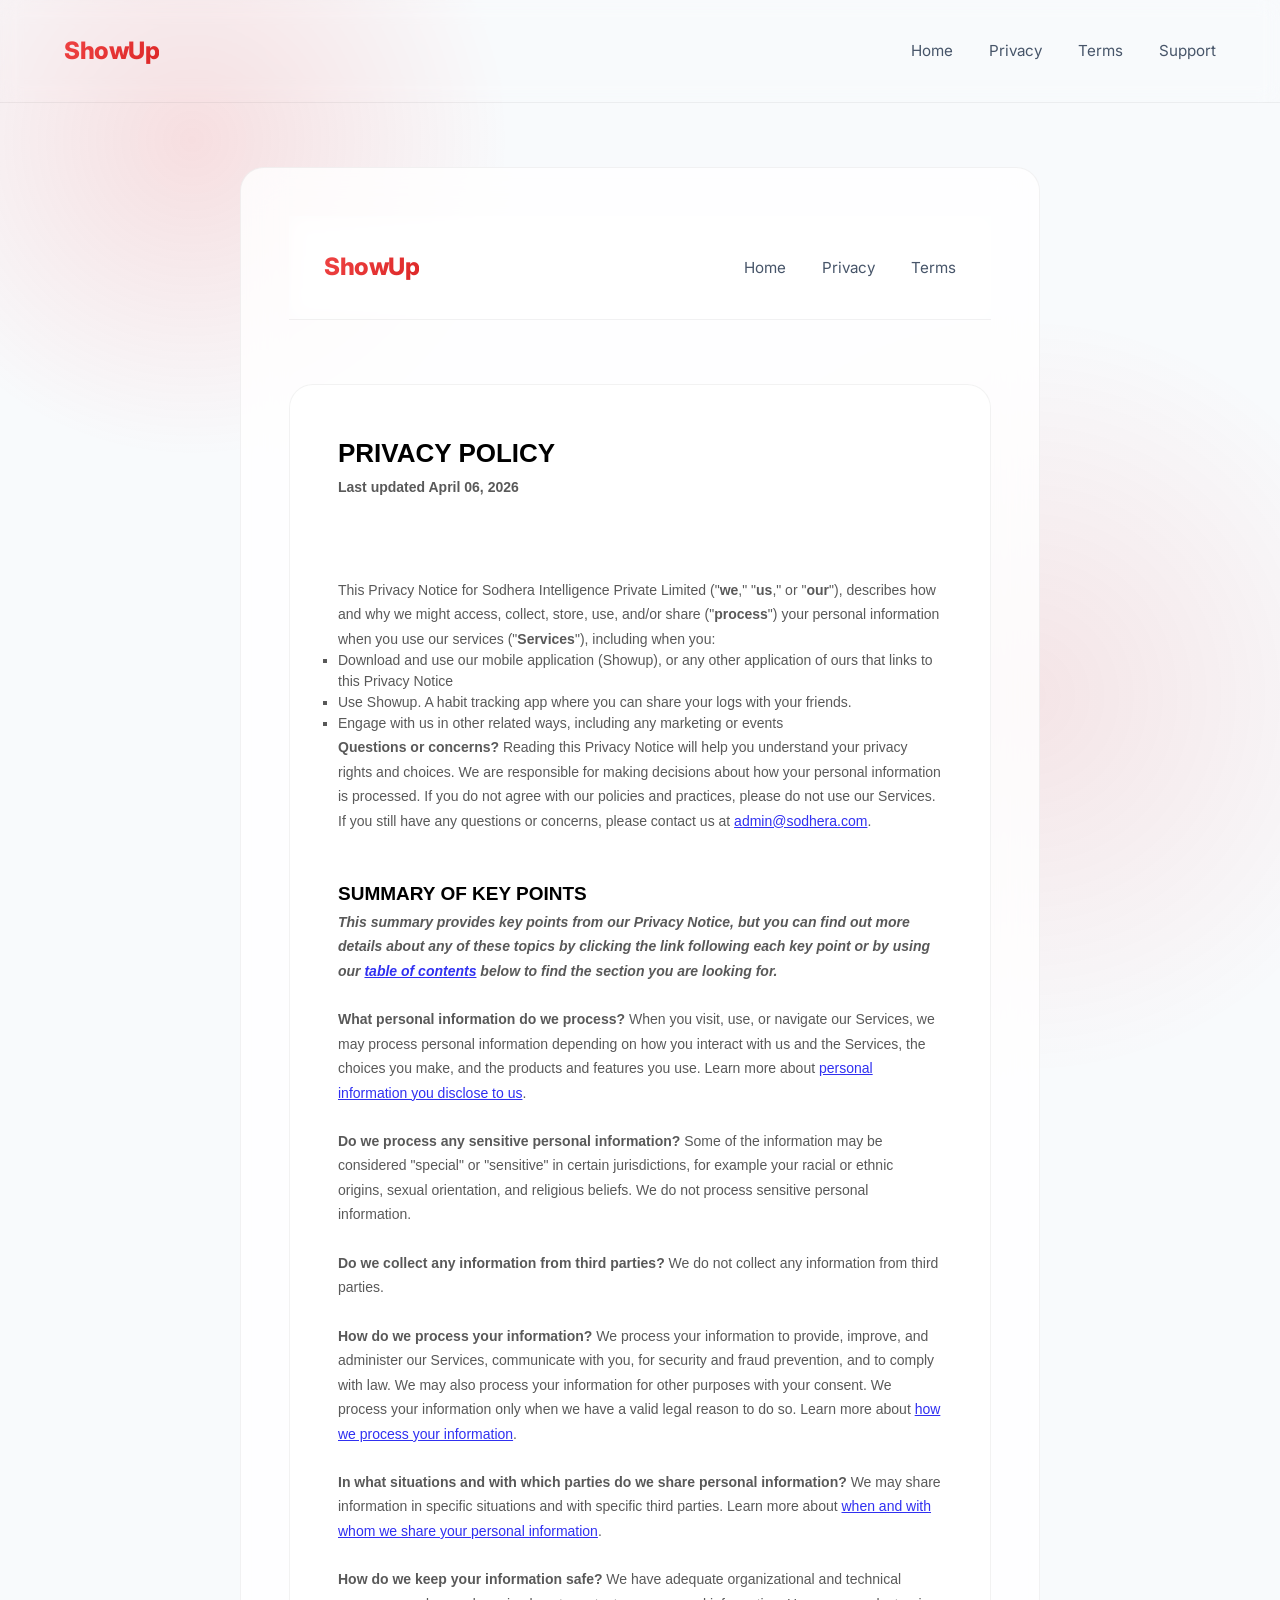
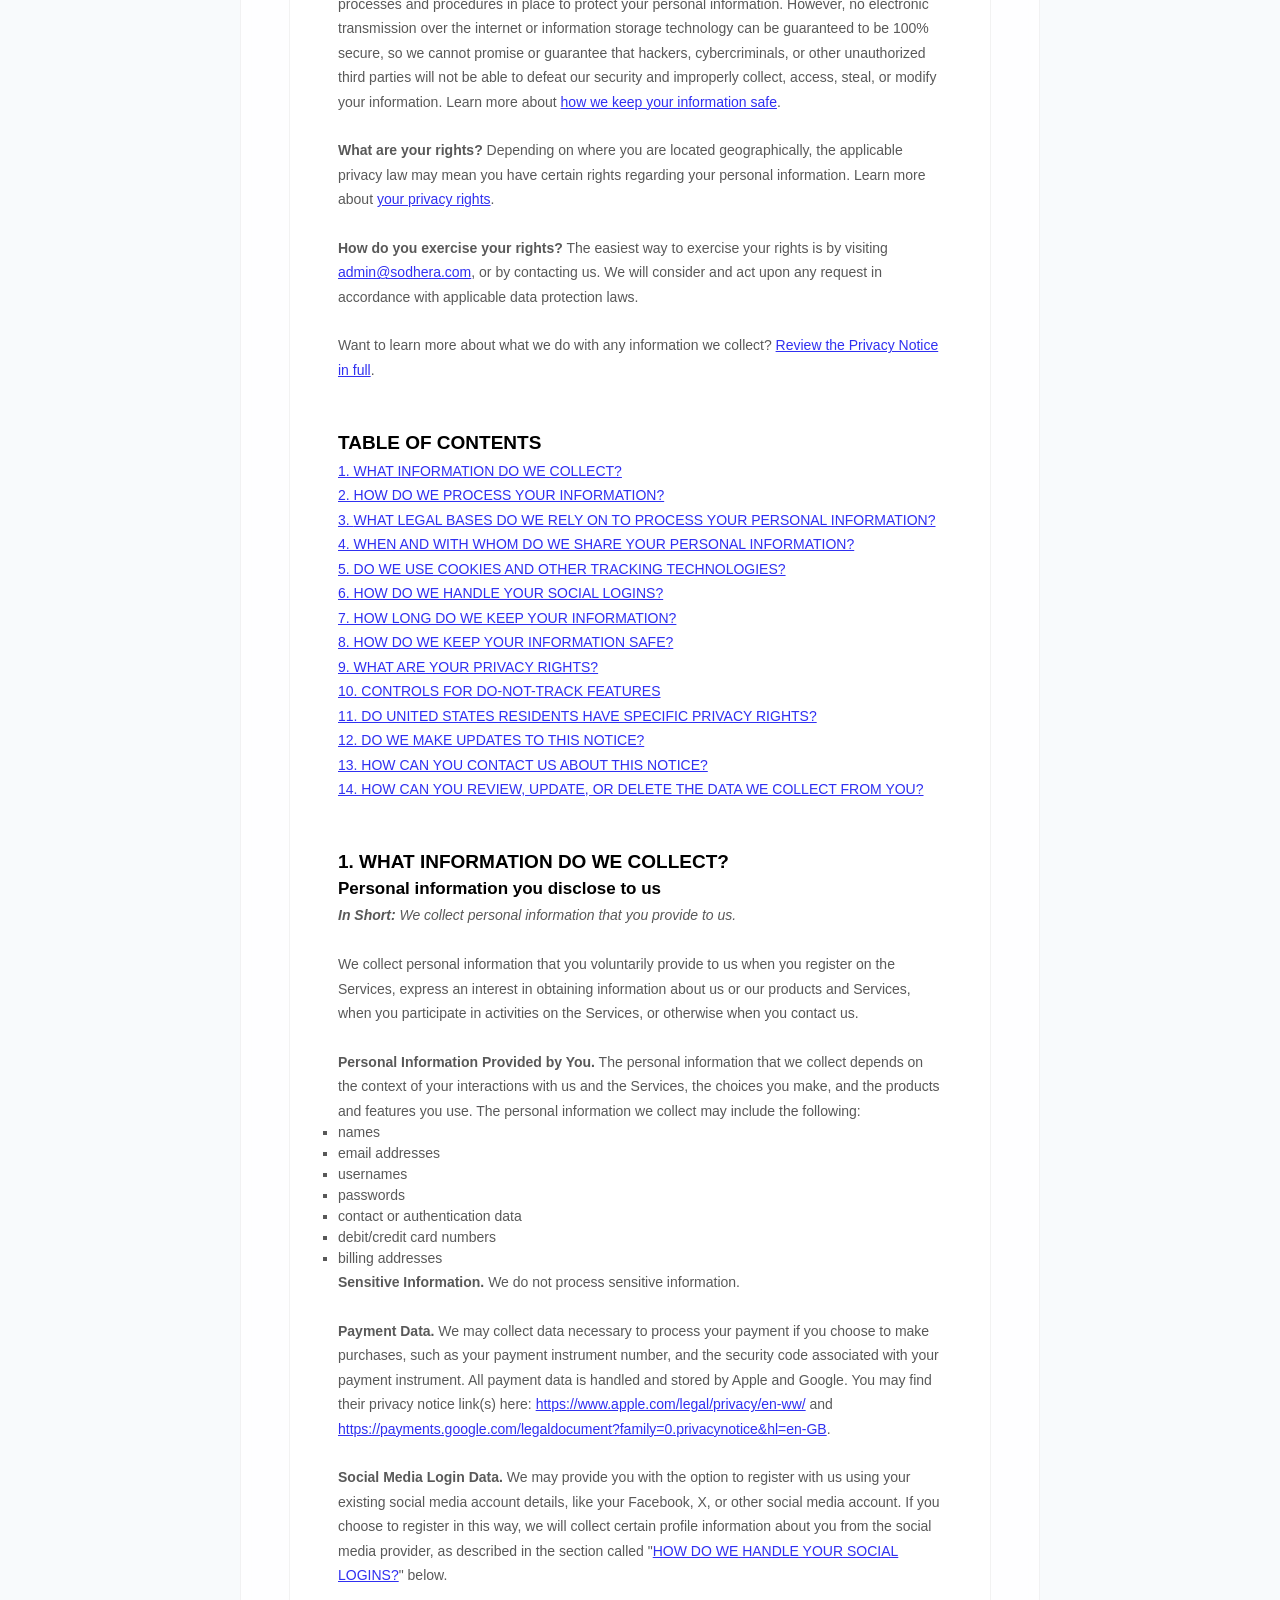
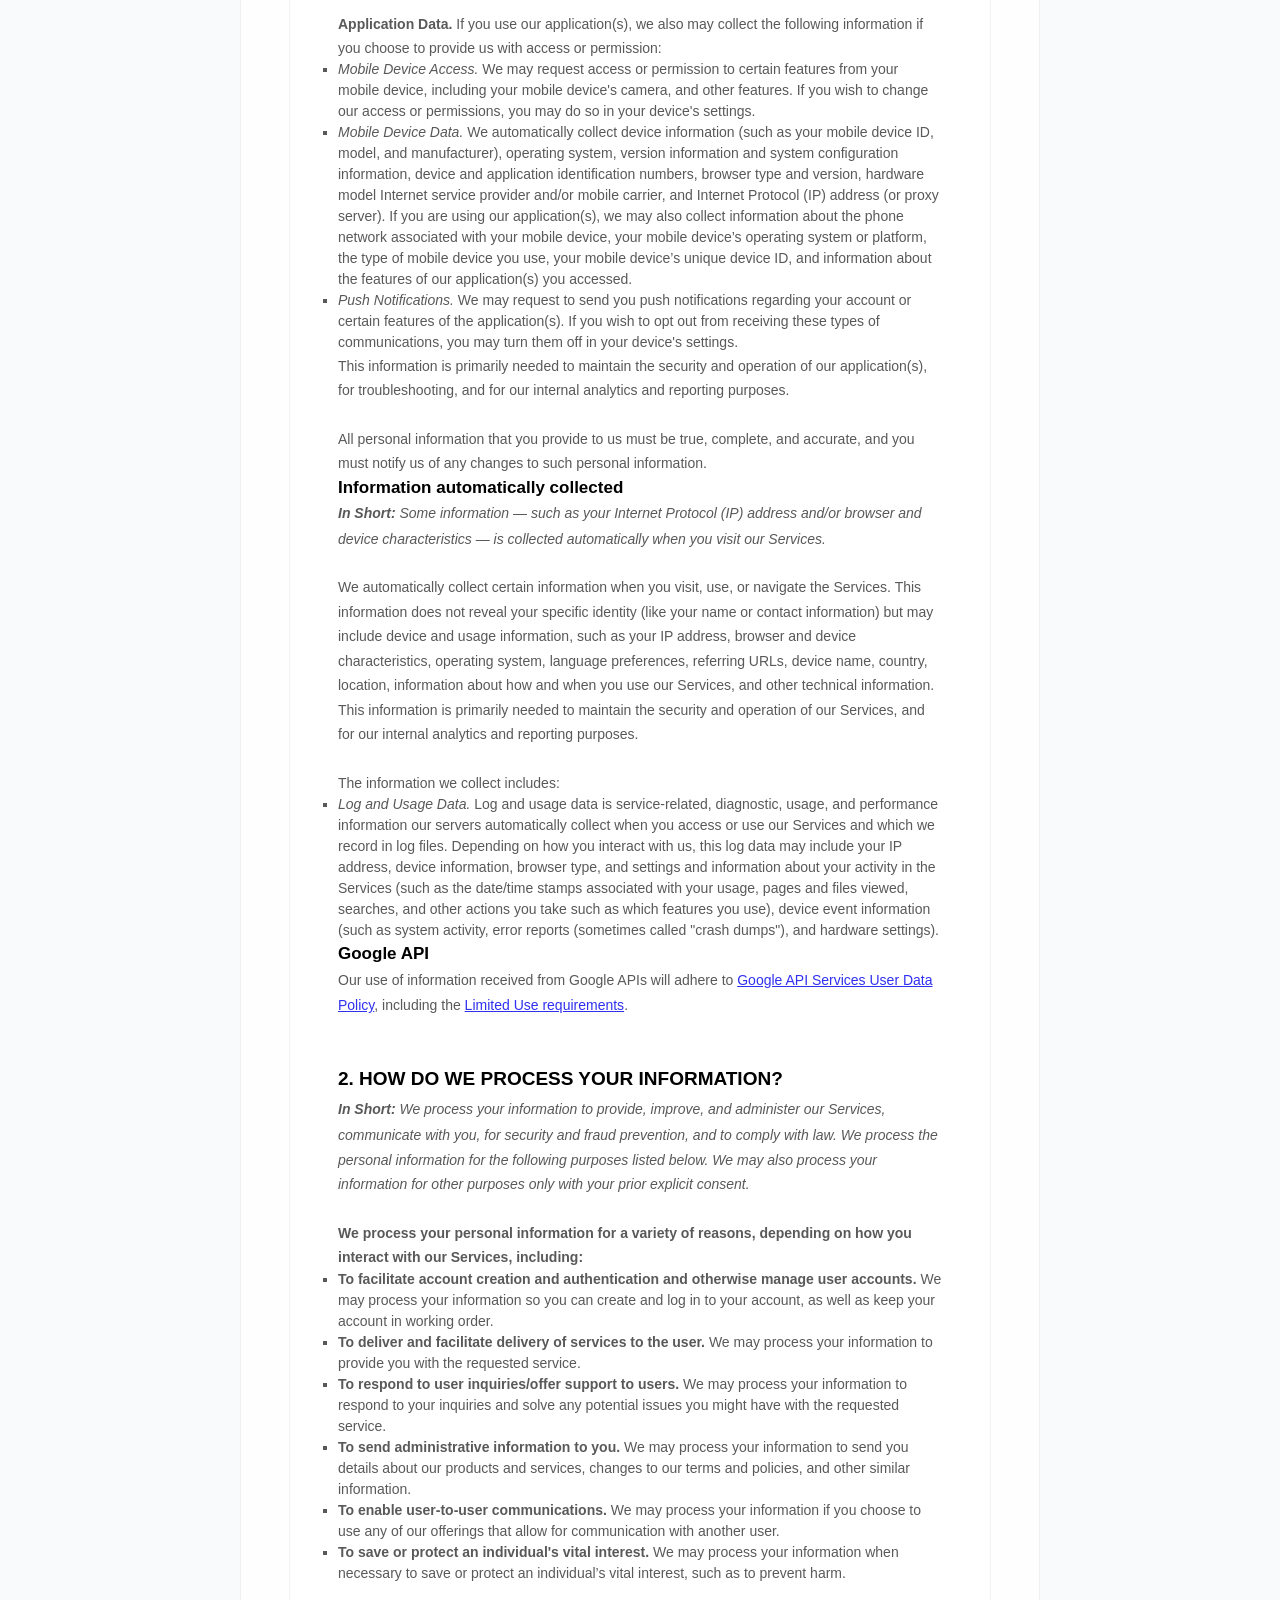
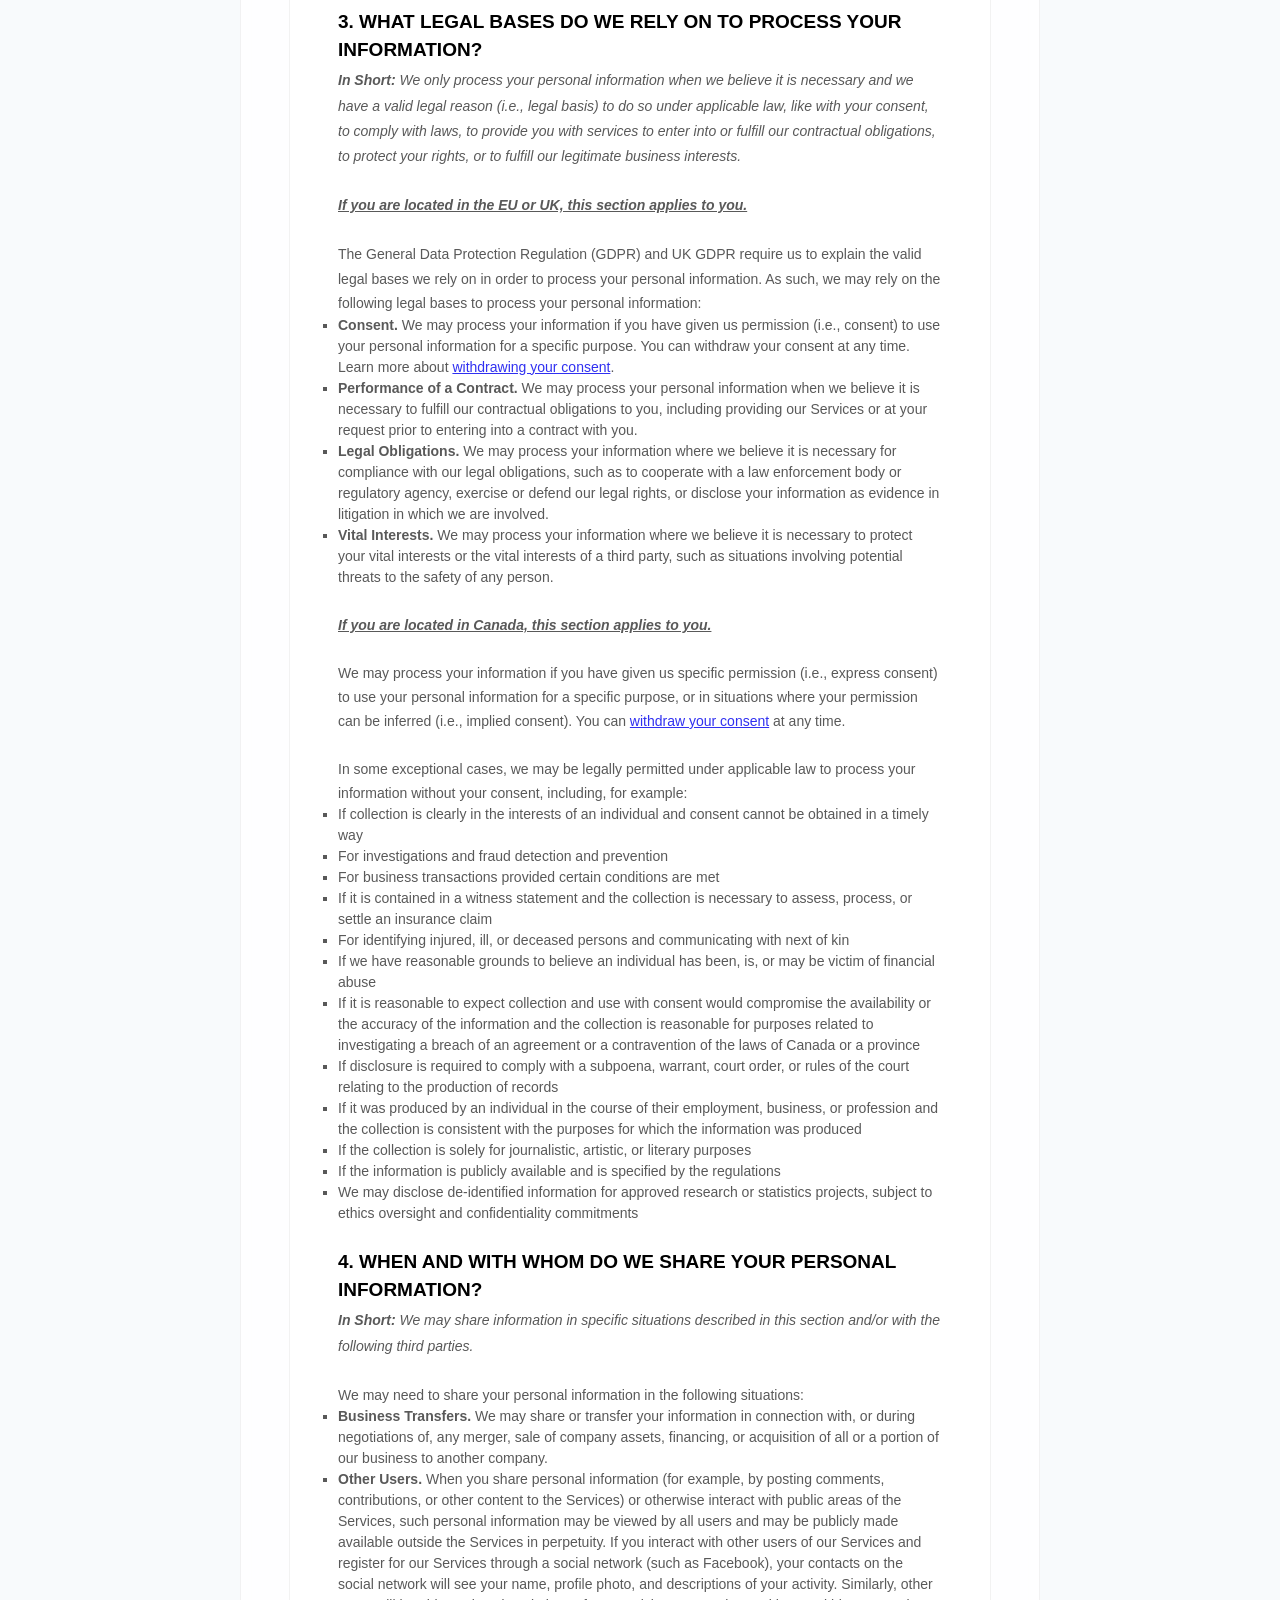
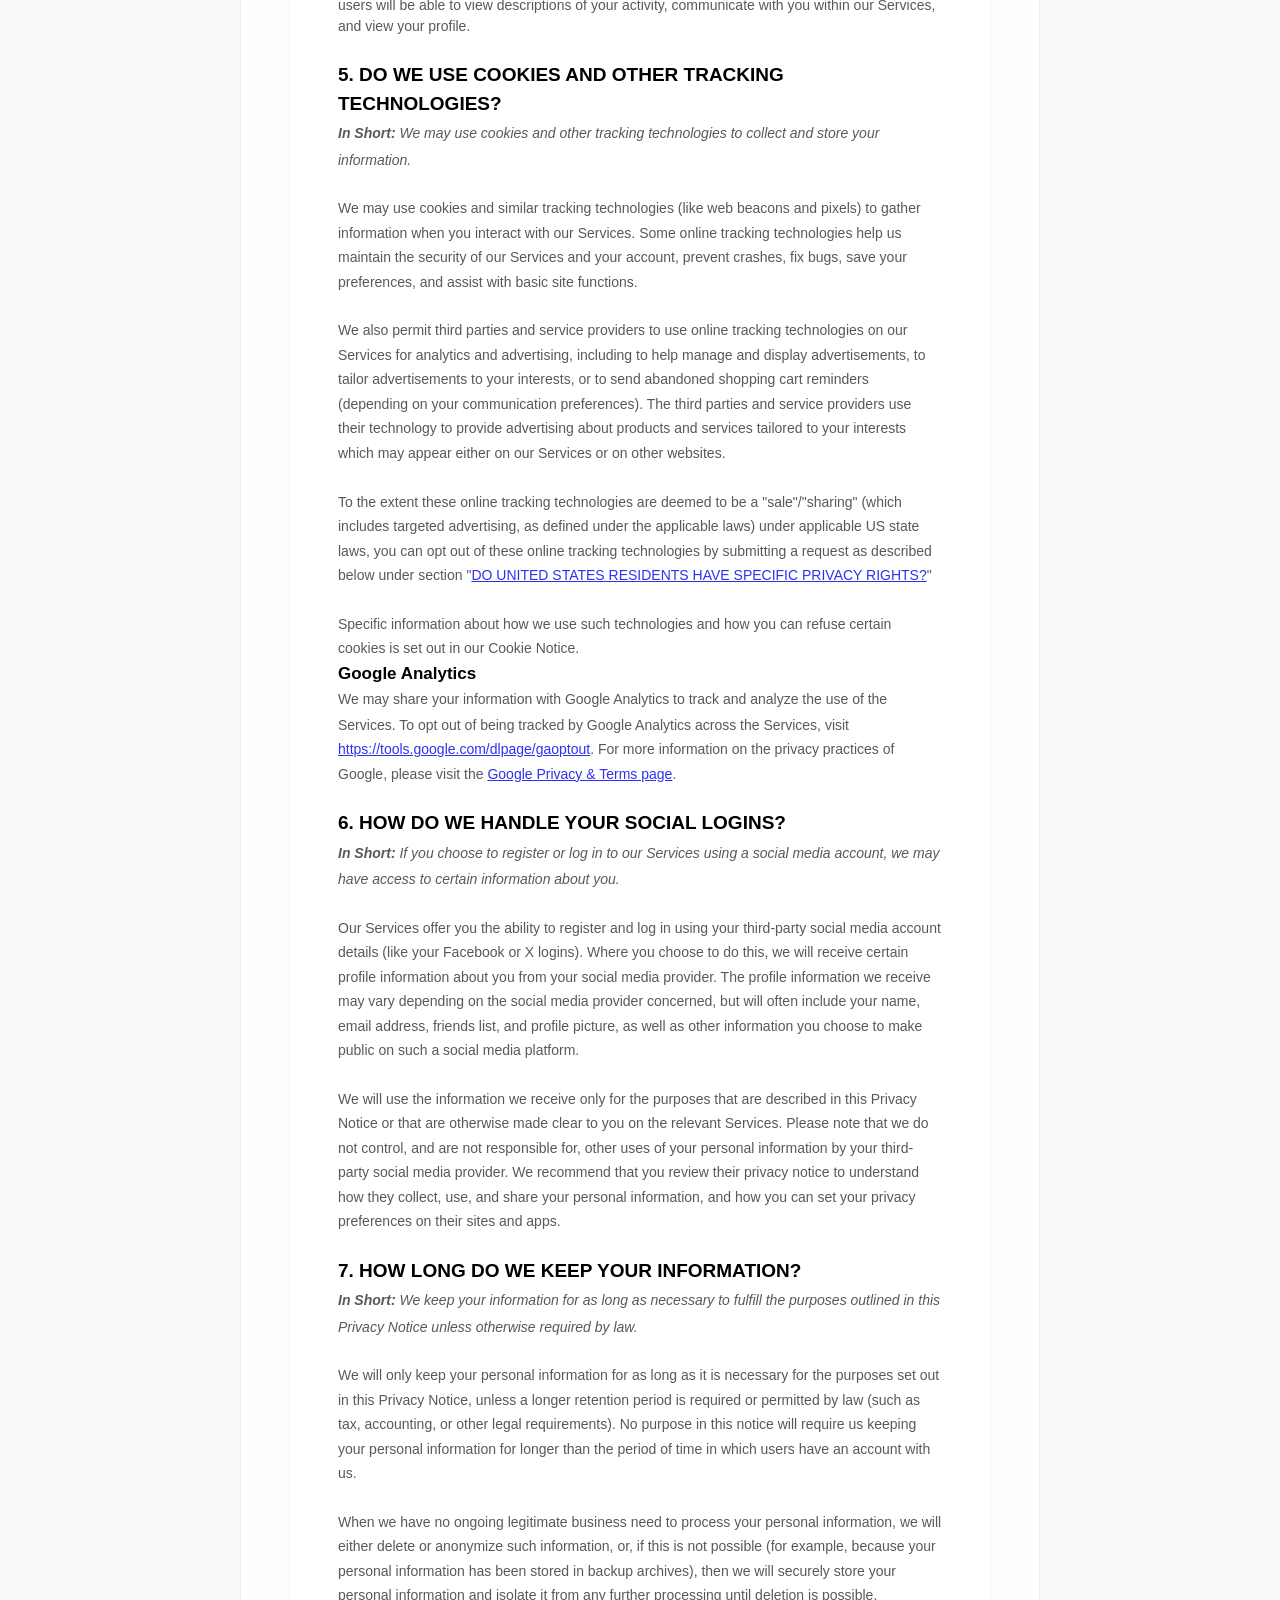
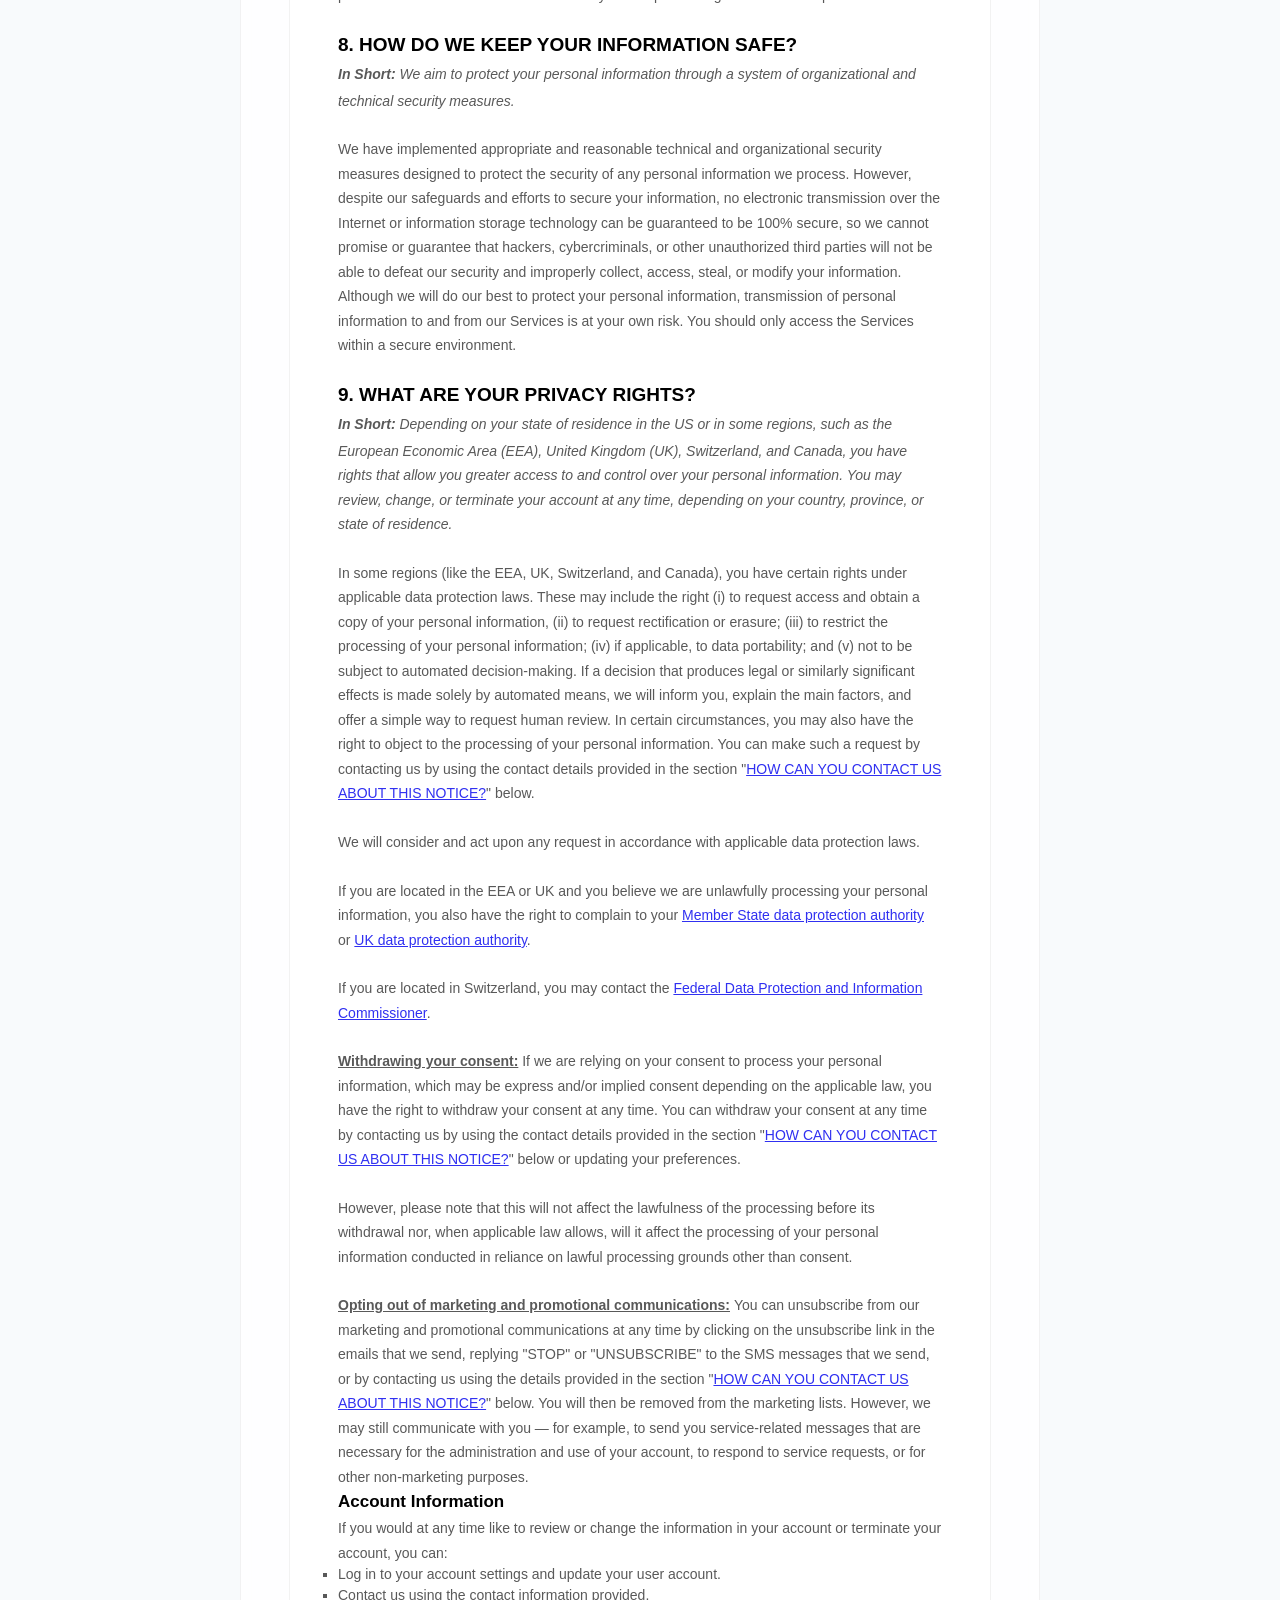
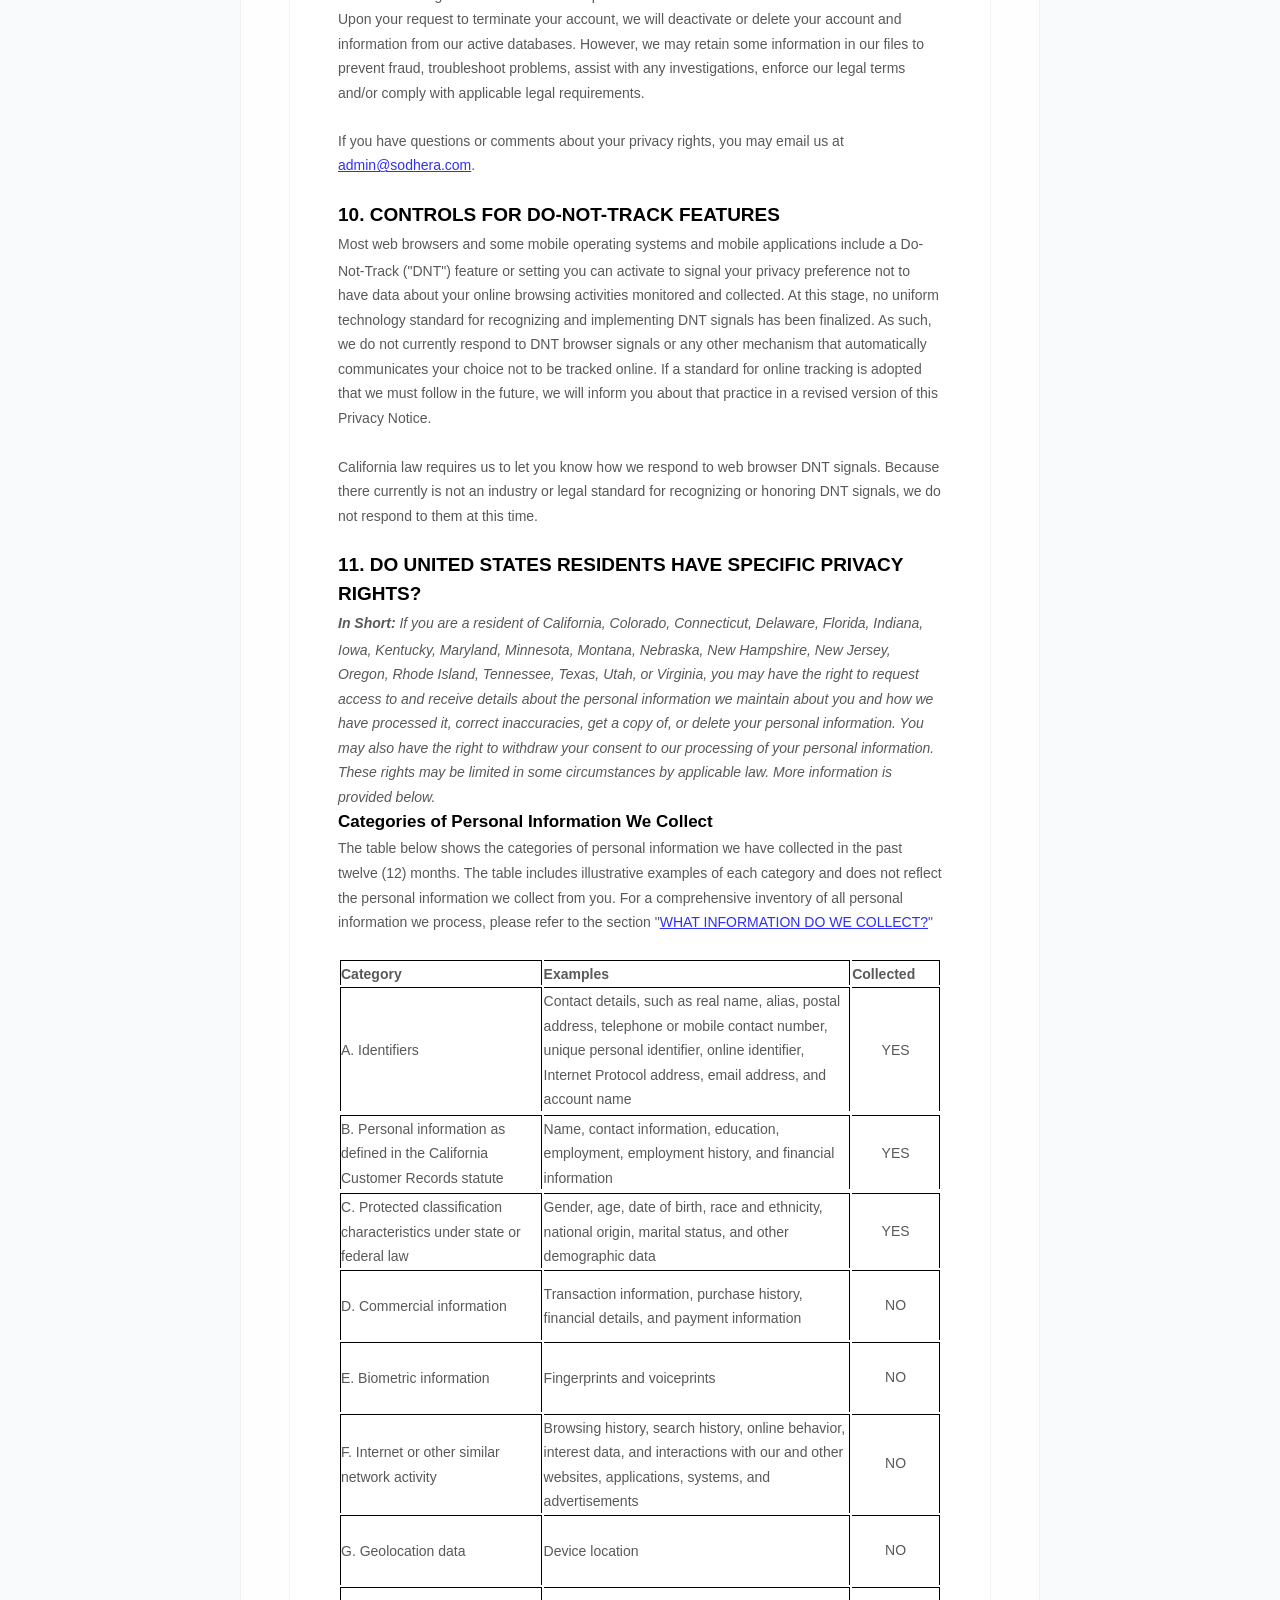
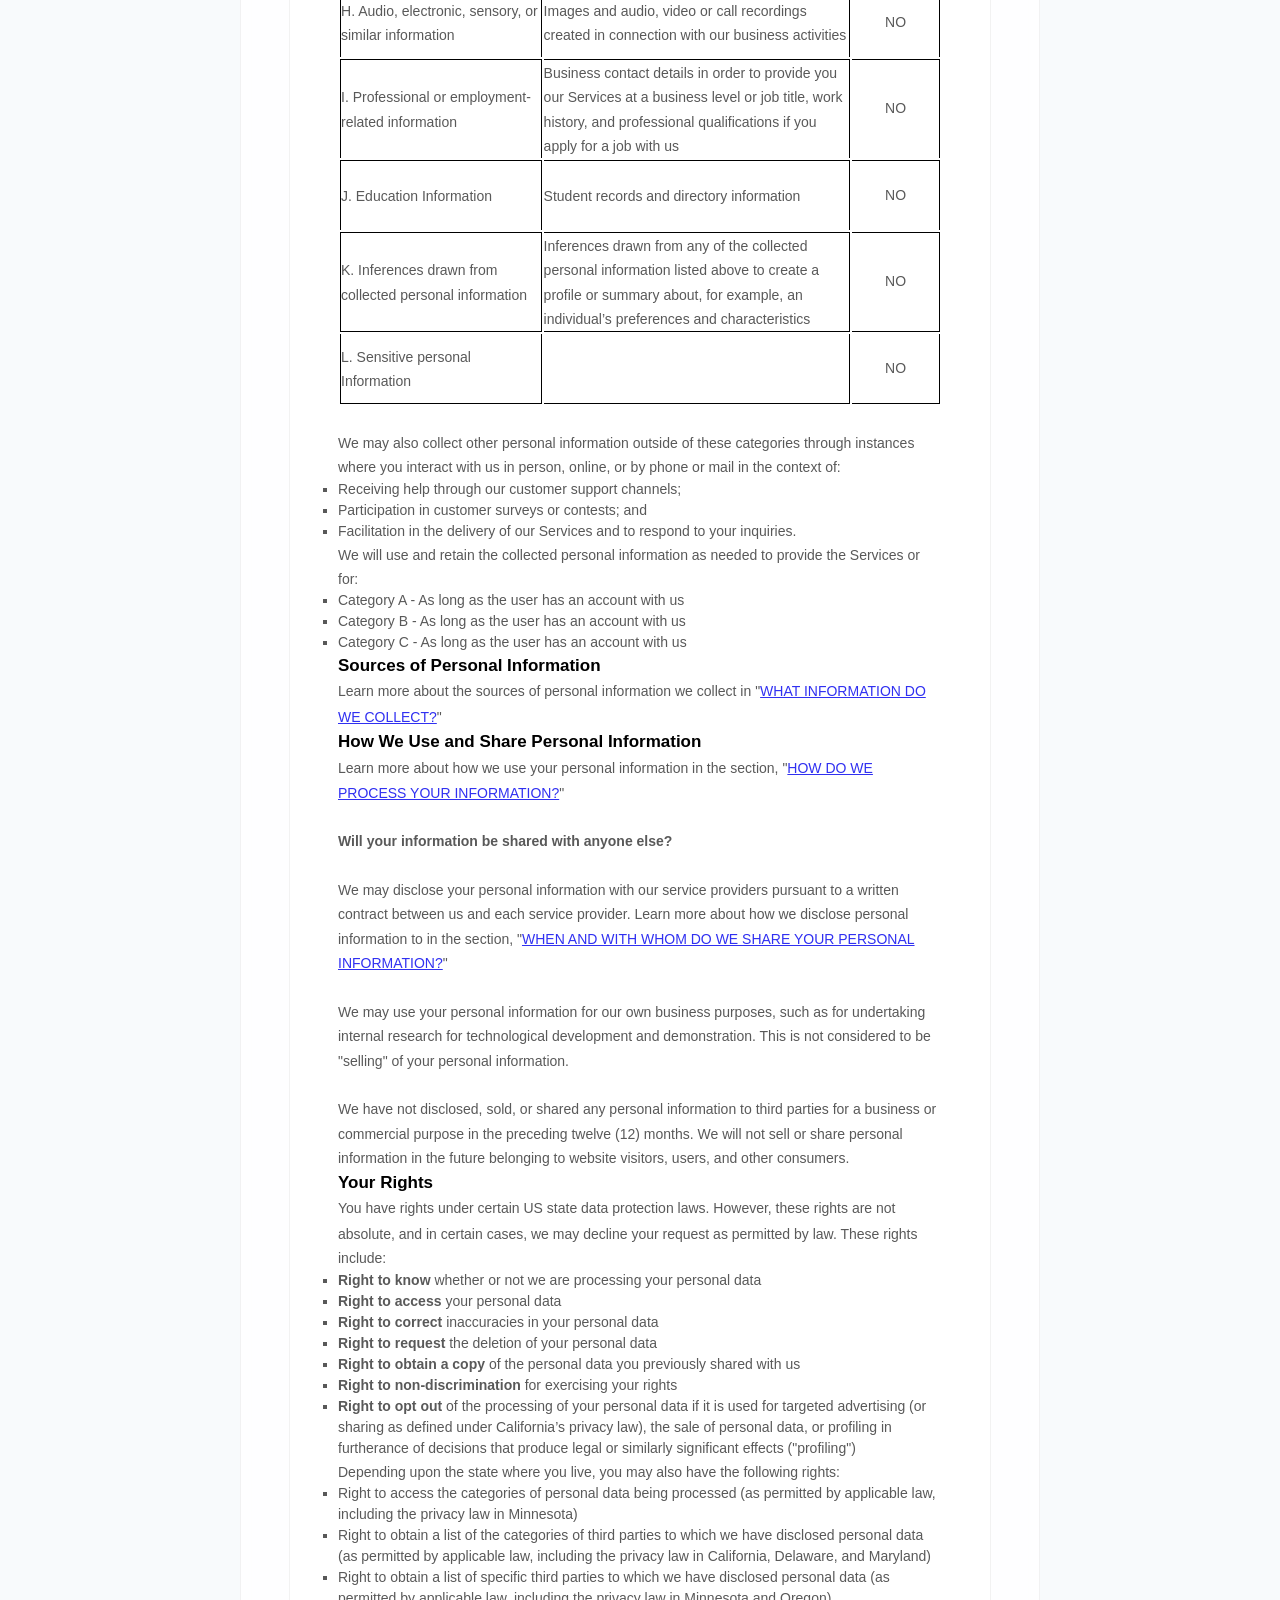
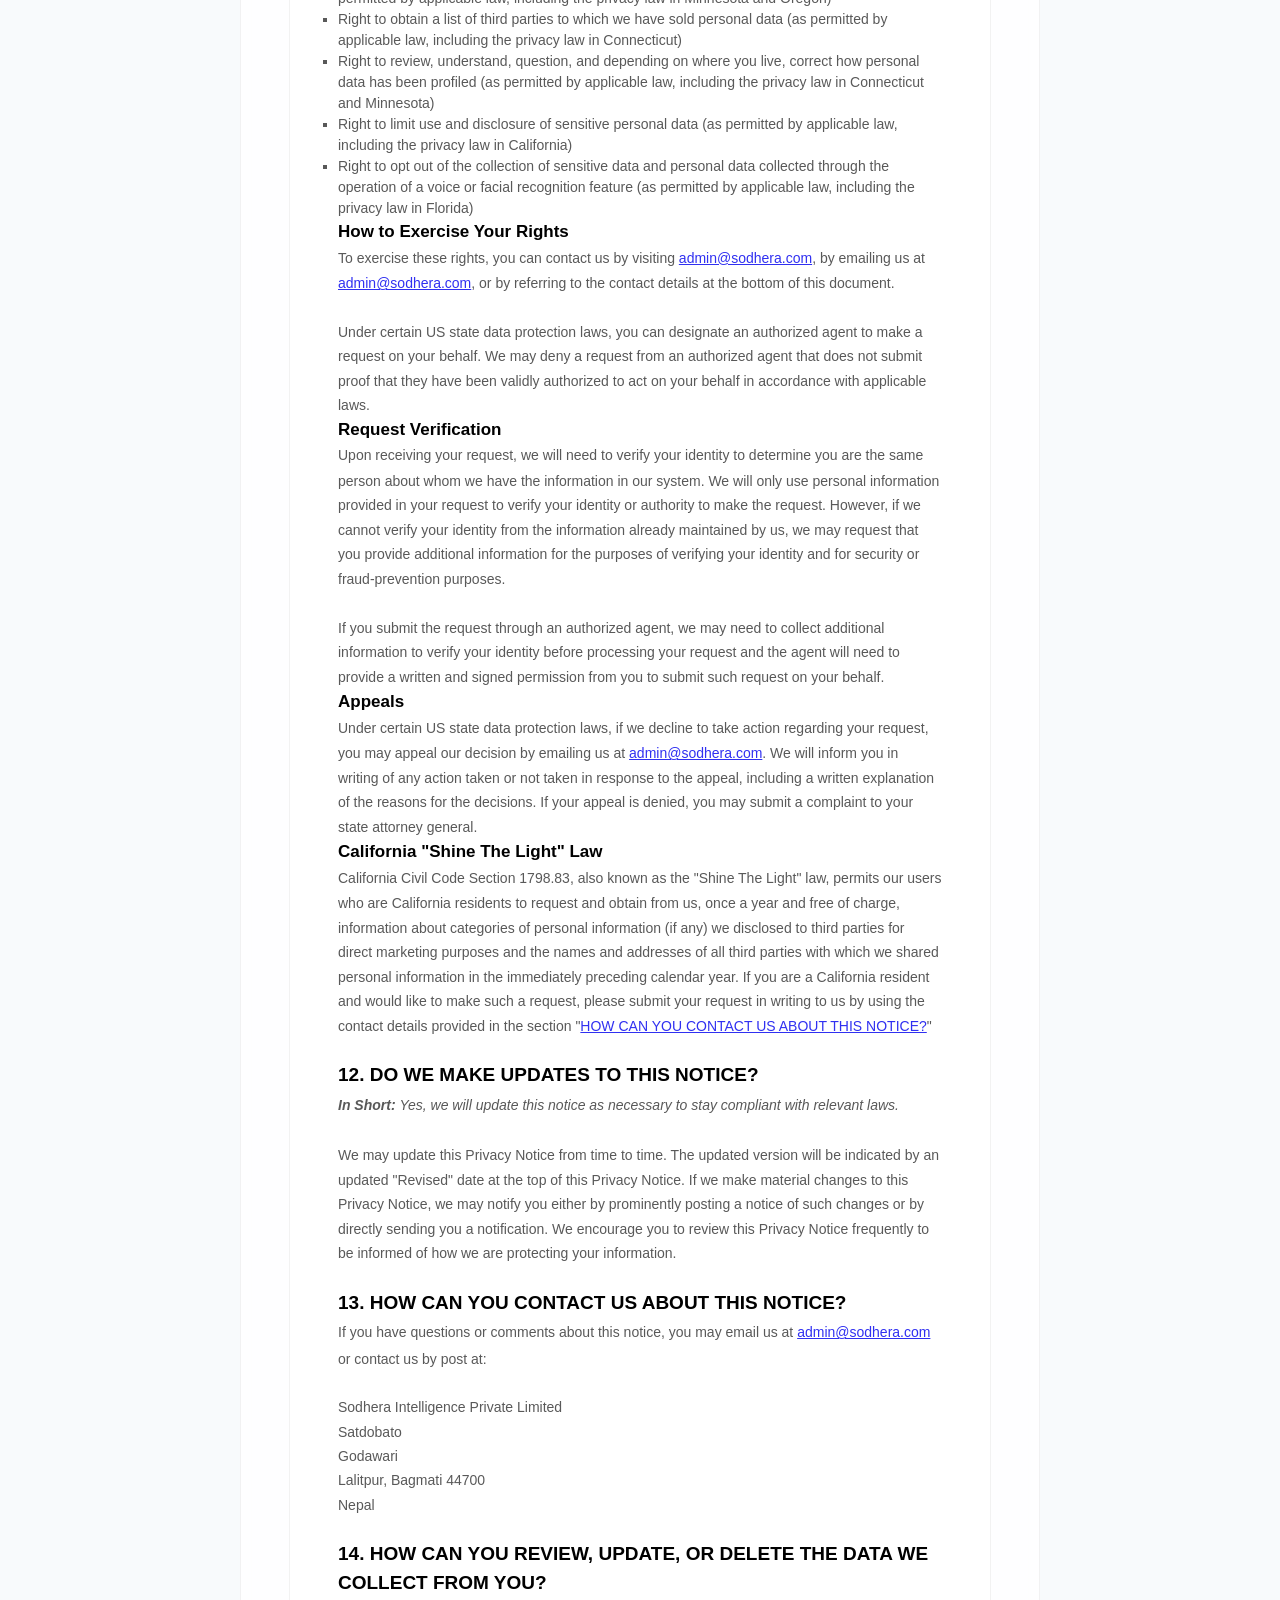
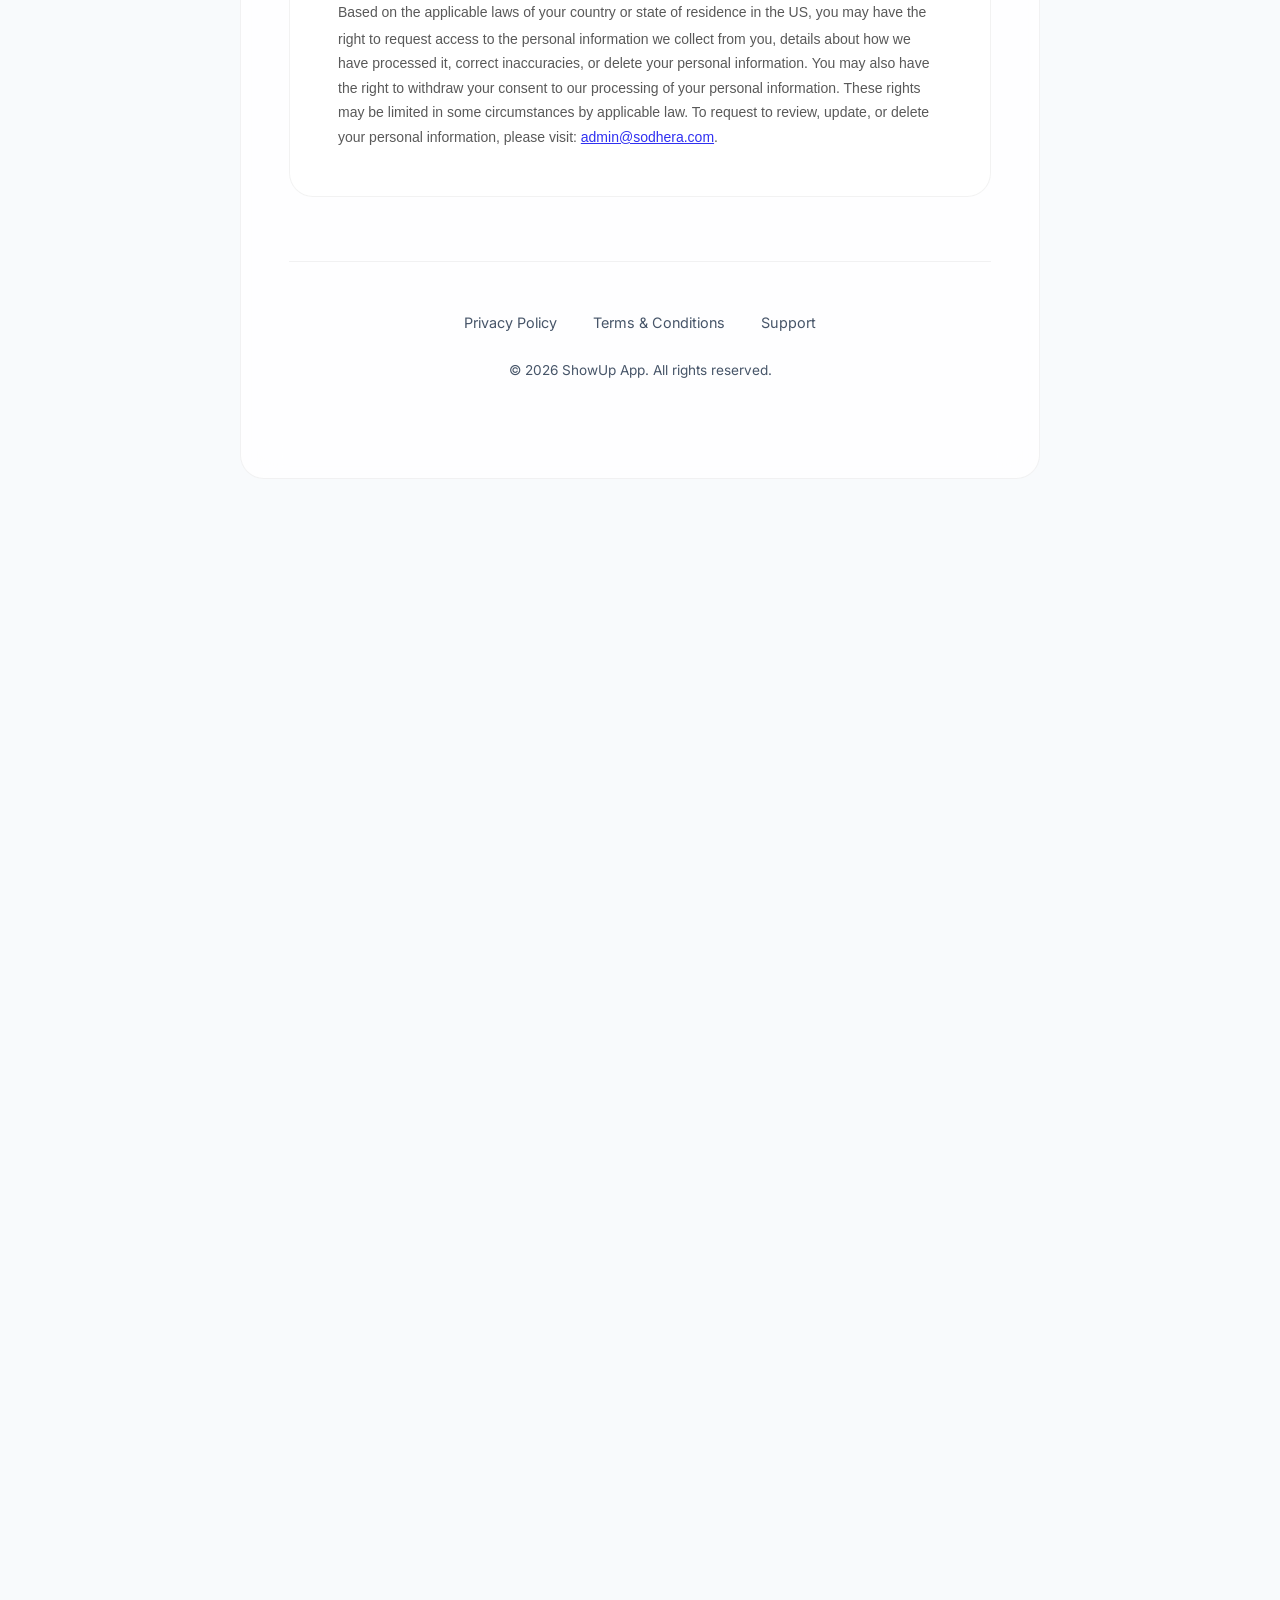
==== commit 63ac00e6: "Add support page with contact email" ====
--- a/privacy.html
+++ b/privacy.html
@@ -18,6 +18,7 @@
             <a href="index.html">Home</a>
             <a href="privacy.html">Privacy</a>
             <a href="terms.html">Terms</a>
+            <a href="support.html">Support</a>
         </div>
     </nav>
 
@@ -111,24 +112,10 @@
             <div class="footer-links">
                 <a href="privacy.html">Privacy Policy</a>
                 <a href="terms.html">Terms & Conditions</a>
+                <a href="support.html">Support</a>
             </div>
             <p class="copyright">&copy; 2026 ShowUp App. All rights reserved.</p>
         </div>
     </footer>
 </body>
 </html>
-
-        </div>
-    </main>
-
-    <footer>
-        <div class="footer-content">
-            <div class="footer-links">
-                <a href="privacy.html">Privacy Policy</a>
-                <a href="terms.html">Terms & Conditions</a>
-            </div>
-            <p class="copyright">&copy; 2026 ShowUp App. All rights reserved.</p>
-        </div>
-    </footer>
-</body>
-</html>
